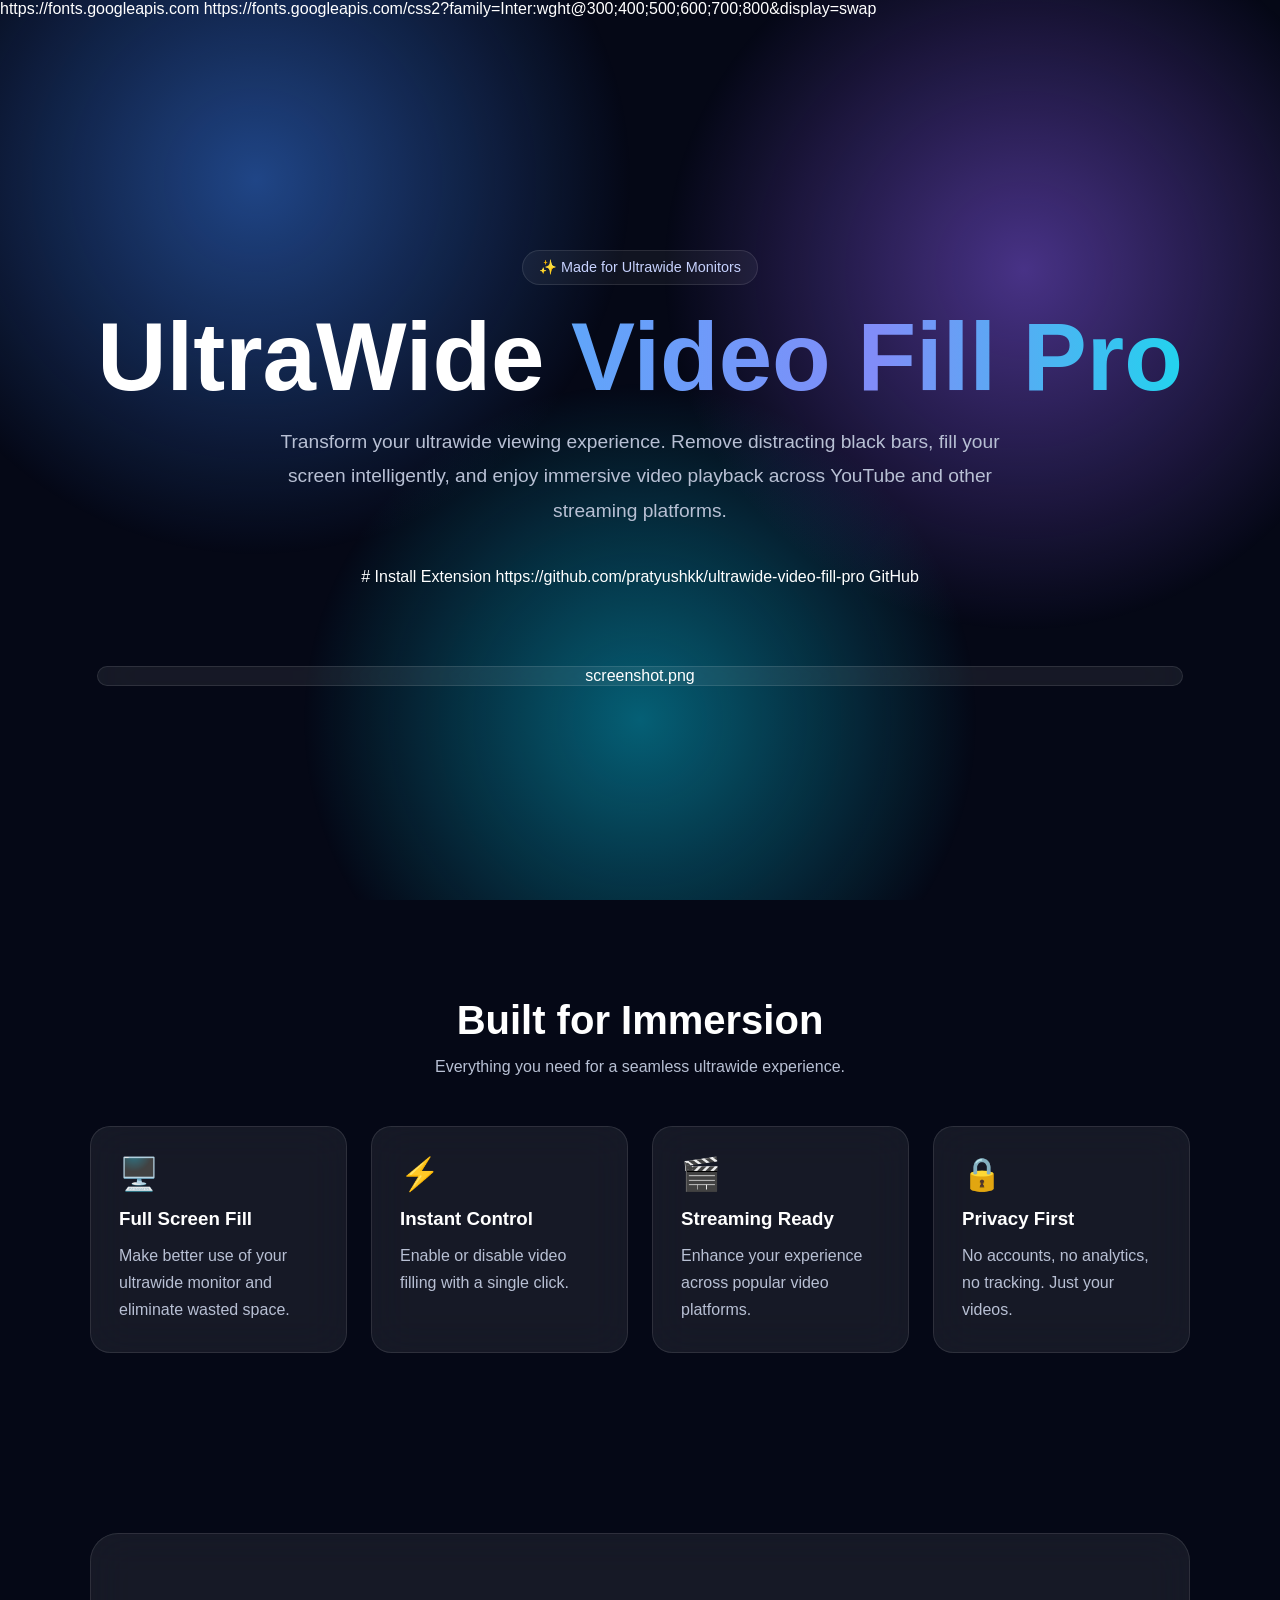
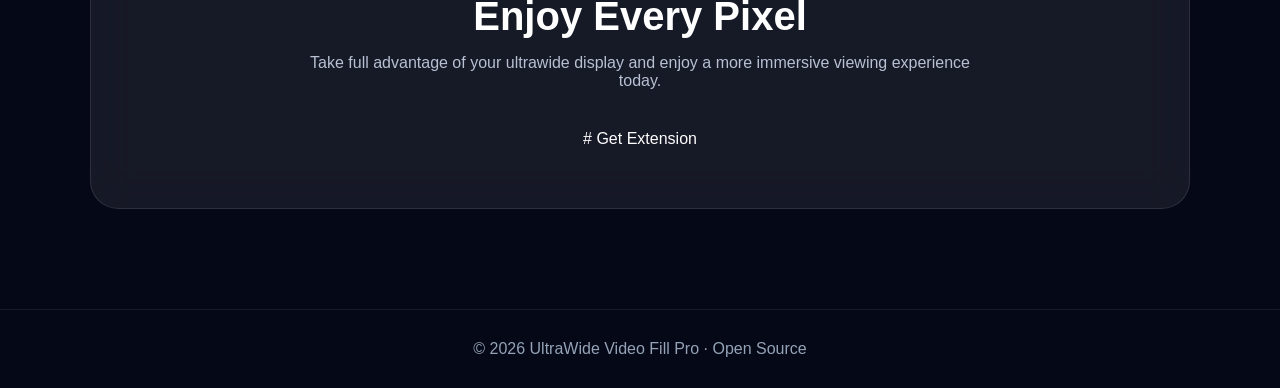
==== index.html @ 473f92a3 "Refactor index.html for layout and styling enhancements Updated HTML structure and styles for improv" ====
<!DOCTYPE html>
<html lang="en">
<head>
<meta charset="UTF-8">
<meta name="viewport" content="width=device-width, initial-scale=1.0">

<title>UltraWide Video Fill Pro</title>

https://fonts.googleapis.com
https://fonts.googleapis.com/css2?family=Inter:wght@300;400;500;600;700;800&display=swap

<style>
:root{
    --bg:#050816;
    --card:rgba(255,255,255,.07);
    --border:rgba(255,255,255,.1);
    --text:#fff;
    --muted:#b8c0d4;
    --primary:#4f46e5;
    --secondary:#06b6d4;
}

*{
    margin:0;
    padding:0;
    box-sizing:border-box;
}

body{
    font-family:'Inter',sans-serif;
    background:var(--bg);
    color:var(--text);
    overflow-x:hidden;
}

body::before{
    content:"";
    position:fixed;
    inset:0;
    background:
        radial-gradient(circle at 20% 20%,#3b82f680,transparent 30%),
        radial-gradient(circle at 80% 30%,#8b5cf680,transparent 30%),
        radial-gradient(circle at 50% 80%,#06b6d480,transparent 35%);
    z-index:-1;
}

.container{
    width:min(1100px,90%);
    margin:auto;
}

.hero{
    min-height:100vh;
    display:flex;
    align-items:center;
    justify-content:center;
    text-align:center;
    padding:100px 0;
}

.badge{
    display:inline-block;
    padding:8px 16px;
    border:1px solid var(--border);
    border-radius:999px;
    background:rgba(255,255,255,.05);
    margin-bottom:24px;
    color:#c7d2fe;
    font-size:.9rem;
}

.hero h1{
    font-size:clamp(3rem,8vw,6rem);
    line-height:1;
    font-weight:800;
    margin-bottom:20px;
}

.gradient{
    background:linear-gradient(90deg,#60a5fa,#818cf8,#22d3ee);
    -webkit-background-clip:text;
    -webkit-text-fill-color:transparent;
}

.hero p{
    max-width:750px;
    margin:auto;
    font-size:1.2rem;
    color:var(--muted);
    line-height:1.8;
}

.buttons{
    display:flex;
    justify-content:center;
    gap:16px;
    flex-wrap:wrap;
    margin-top:40px;
}

.btn{
    text-decoration:none;
    padding:14px 26px;
    border-radius:14px;
    font-weight:600;
    transition:.3s ease;
}

.primary{
    background:linear-gradient(135deg,#4f46e5,#06b6d4);
    color:white;
    box-shadow:0 10px 30px rgba(79,70,229,.4);
}

.primary:hover{
    transform:translateY(-3px);
}

.secondary{
    border:1px solid var(--border);
    background:rgba(255,255,255,.05);
    color:white;
}

.secondary:hover{
    background:rgba(255,255,255,.1);
}

.preview{
    margin-top:80px;
    background:var(--card);
    border:1px solid var(--border);
    border-radius:24px;
    overflow:hidden;
    backdrop-filter:blur(20px);
}

.preview img{
    width:100%;
    display:block;
}

section{
    padding:80px 0;
}

.section-title{
    text-align:center;
    font-size:2.5rem;
    margin-bottom:15px;
}

.section-text{
    text-align:center;
    color:var(--muted);
    max-width:700px;
    margin:auto;
}

.features{
    margin-top:50px;
    display:grid;
    grid-template-columns:repeat(auto-fit,minmax(250px,1fr));
    gap:24px;
}

.card{
    background:var(--card);
    border:1px solid var(--border);
    padding:28px;
    border-radius:20px;
    backdrop-filter:blur(20px);
    transition:.3s;
}

.card:hover{
    transform:translateY(-6px);
}

.icon{
    font-size:2rem;
    margin-bottom:15px;
}

.card h3{
    margin-bottom:12px;
}

.card p{
    color:var(--muted);
    line-height:1.7;
}

.cta{
    text-align:center;
    padding:100px 0;
}

.cta-box{
    background:var(--card);
    border:1px solid var(--border);
    border-radius:28px;
    padding:60px 30px;
    backdrop-filter:blur(20px);
}

footer{
    border-top:1px solid rgba(255,255,255,.08);
    padding:30px;
    text-align:center;
    color:#94a3b8;
}

@media(max-width:768px){

.hero h1{
    font-size:3rem;
}

.hero p{
    font-size:1rem;
}

.buttons{
    flex-direction:column;
}

.btn{
    width:100%;
}
}
</style>
</head>

<body>

<div class="container">

<section class="hero">

<div>

<div class="badge">
✨ Made for Ultrawide Monitors
</div>

<h1>
UltraWide <span class="gradient">Video Fill Pro</span>
</h1>

<p>
Transform your ultrawide viewing experience. Remove distracting black bars,
fill your screen intelligently, and enjoy immersive video playback across
YouTube and other streaming platforms.
</p>

<div class="buttons">
#
Install Extension
</a>

https://github.com/pratyushkk/ultrawide-video-fill-pro
GitHub
</a>
</div>

<div class="preview">
screenshot.png
</div>

</div>

</section>

<section>

<h2 class="section-title">
Built for Immersion
</h2>

<p class="section-text">
Everything you need for a seamless ultrawide experience.
</p>

<div class="features">

<div class="card">
<div class="icon">🖥️</div>
<h3>Full Screen Fill</h3>
<p>
Make better use of your ultrawide monitor and eliminate wasted space.
</p>
</div>

<div class="card">
<div class="icon">⚡</div>
<h3>Instant Control</h3>
<p>
Enable or disable video filling with a single click.
</p>
</div>

<div class="card">
<div class="icon">🎬</div>
<h3>Streaming Ready</h3>
<p>
Enhance your experience across popular video platforms.
</p>
</div>

<div class="card">
<div class="icon">🔒</div>
<h3>Privacy First</h3>
<p>
No accounts, no analytics, no tracking. Just your videos.
</p>
</div>

</div>

</section>

<section class="cta">

<div class="cta-box">

<h2 class="section-title">
Enjoy Every Pixel
</h2>

<p class="section-text">
Take full advantage of your ultrawide display and enjoy a more immersive viewing experience today.
</p>

<div class="buttons">
#
Get Extension
</a>
</div>

</div>

</section>

</div>

<footer>
© 2026 UltraWide Video Fill Pro · Open Source
</footer>

</body>
</html>
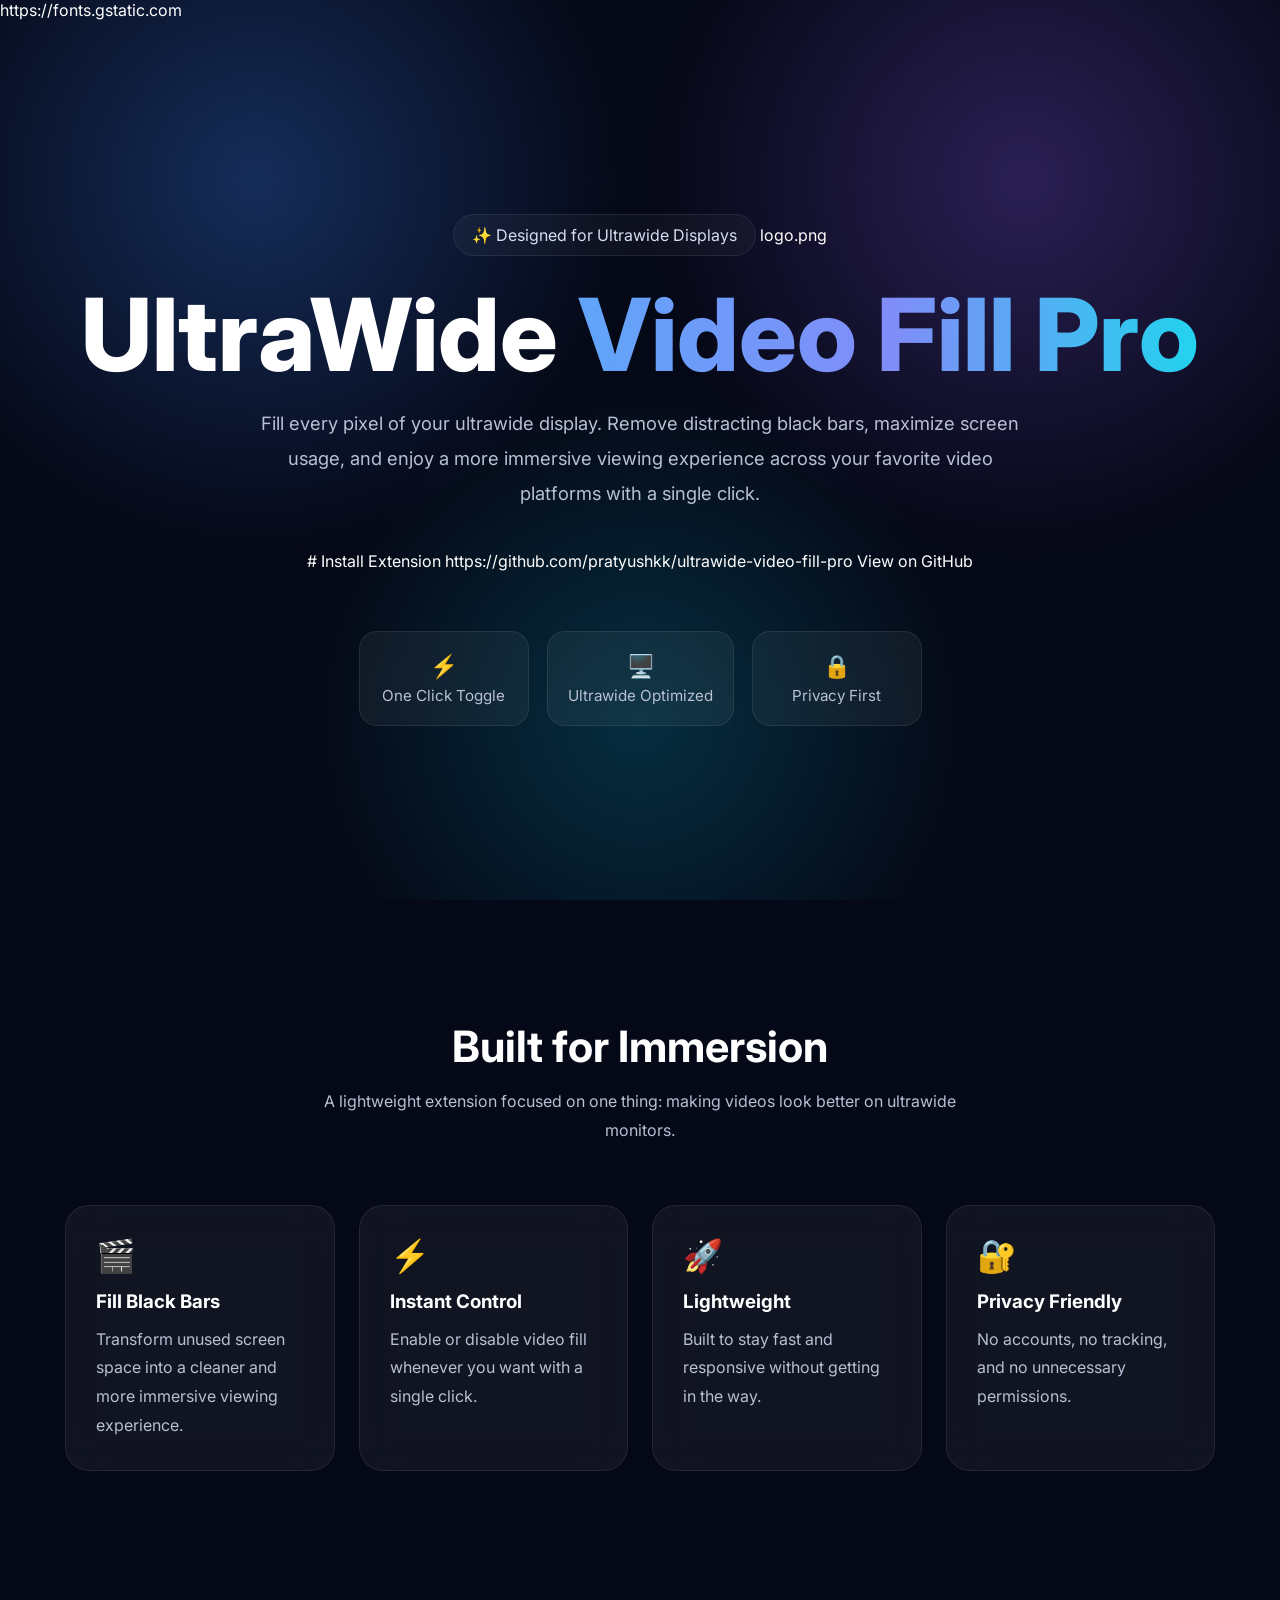
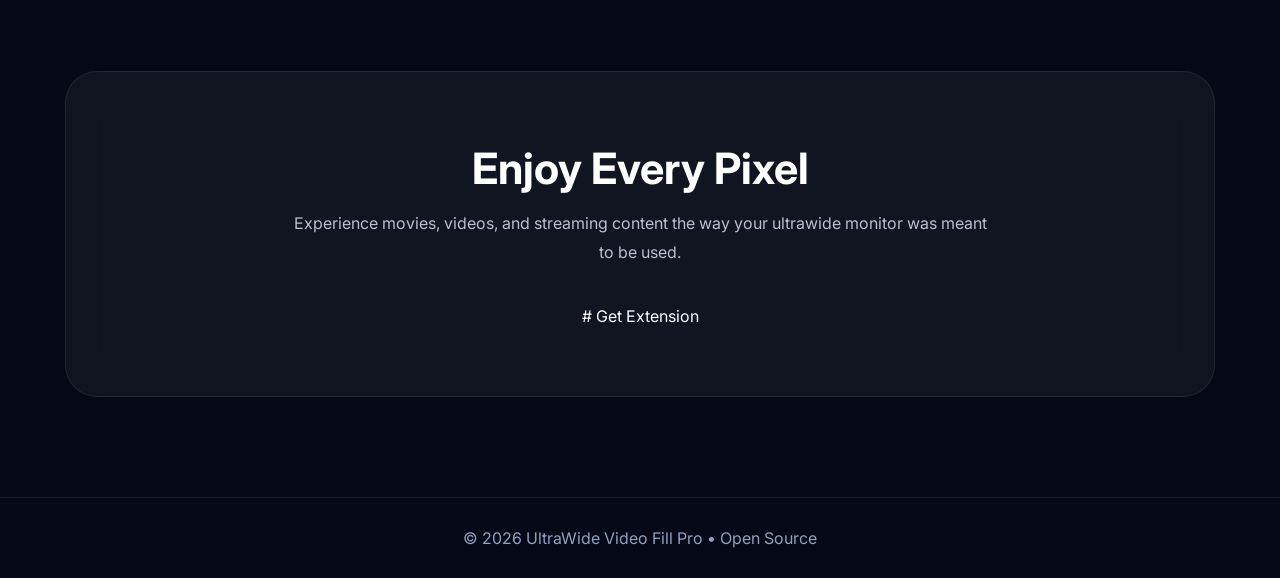
==== commit 45831ad0: "Refactor index.html for layout and style enhancements Updated styles and content for improved layout" ====
--- a/index.html
+++ b/index.html
@@ -6,234 +6,288 @@
 
 <title>UltraWide Video Fill Pro</title>
 
-https://fonts.googleapis.com
-https://fonts.googleapis.com/css2?family=Inter:wght@300;400;500;600;700;800&display=swap
+<link rel="preconnect" href="https://fonts.googleapis.com">
+https://fonts.gstatic.com
+<link href="https://fonts.googleapis.com/css2?family=Inter:wght@300;400;500;600;700;800&display=swap" rel="stylesheet">
 
 <style>
+
 :root{
-    --bg:#050816;
-    --card:rgba(255,255,255,.07);
-    --border:rgba(255,255,255,.1);
-    --text:#fff;
-    --muted:#b8c0d4;
-    --primary:#4f46e5;
-    --secondary:#06b6d4;
+  --bg:#050816;
+  --card:rgba(255,255,255,.05);
+  --border:rgba(255,255,255,.08);
+  --text:#ffffff;
+  --muted:#b8c0d4;
 }
 
 *{
-    margin:0;
-    padding:0;
-    box-sizing:border-box;
+  margin:0;
+  padding:0;
+  box-sizing:border-box;
+}
+
+html{
+  scroll-behavior:smooth;
 }
 
 body{
-    font-family:'Inter',sans-serif;
-    background:var(--bg);
-    color:var(--text);
-    overflow-x:hidden;
-}
-
-body::before{
-    content:"";
-    position:fixed;
-    inset:0;
-    background:
-        radial-gradient(circle at 20% 20%,#3b82f680,transparent 30%),
-        radial-gradient(circle at 80% 30%,#8b5cf680,transparent 30%),
-        radial-gradient(circle at 50% 80%,#06b6d480,transparent 35%);
-    z-index:-1;
+  font-family:'Inter',sans-serif;
+  background:var(--bg);
+  color:var(--text);
+  overflow-x:hidden;
+}
+
+.background{
+  position:fixed;
+  inset:0;
+  z-index:-2;
+  background:#050816;
+}
+
+.background::before{
+  content:"";
+  position:absolute;
+  inset:0;
+  background:
+    radial-gradient(circle at 20% 20%, rgba(59,130,246,.30), transparent 30%),
+    radial-gradient(circle at 80% 20%, rgba(139,92,246,.28), transparent 30%),
+    radial-gradient(circle at 50% 80%, rgba(6,182,212,.22), transparent 35%);
 }
 
 .container{
-    width:min(1100px,90%);
-    margin:auto;
+  width:min(1150px,90%);
+  margin:auto;
 }
 
 .hero{
-    min-height:100vh;
-    display:flex;
-    align-items:center;
-    justify-content:center;
-    text-align:center;
-    padding:100px 0;
+  min-height:100vh;
+  display:flex;
+  align-items:center;
+  justify-content:center;
+  text-align:center;
+  padding:80px 0;
 }
 
 .badge{
-    display:inline-block;
-    padding:8px 16px;
-    border:1px solid var(--border);
-    border-radius:999px;
-    background:rgba(255,255,255,.05);
-    margin-bottom:24px;
-    color:#c7d2fe;
-    font-size:.9rem;
-}
-
-.hero h1{
-    font-size:clamp(3rem,8vw,6rem);
-    line-height:1;
-    font-weight:800;
-    margin-bottom:20px;
+  display:inline-flex;
+  align-items:center;
+  gap:8px;
+  padding:10px 18px;
+  border-radius:999px;
+  border:1px solid var(--border);
+  background:rgba(255,255,255,.04);
+  color:#d6def2;
+  margin-bottom:28px;
+  backdrop-filter:blur(15px);
+}
+
+.logo{
+  width:240px;
+  max-width:70vw;
+  display:block;
+  margin:0 auto 35px;
+  border-radius:34px;
+  transition:.4s ease;
+  filter:
+    drop-shadow(0 0 20px rgba(59,130,246,.6))
+    drop-shadow(0 0 50px rgba(139,92,246,.45));
+}
+
+.logo:hover{
+  transform:translateY(-8px) scale(1.03);
+}
+
+h1{
+  font-size:clamp(3.2rem,8vw,6.3rem);
+  font-weight:800;
+  line-height:1;
+  margin-bottom:22px;
 }
 
 .gradient{
-    background:linear-gradient(90deg,#60a5fa,#818cf8,#22d3ee);
-    -webkit-background-clip:text;
-    -webkit-text-fill-color:transparent;
-}
-
-.hero p{
-    max-width:750px;
-    margin:auto;
-    font-size:1.2rem;
-    color:var(--muted);
-    line-height:1.8;
+  background:linear-gradient(
+    90deg,
+    #60a5fa,
+    #818cf8,
+    #22d3ee
+  );
+  -webkit-background-clip:text;
+  -webkit-text-fill-color:transparent;
+}
+
+.hero-text{
+  max-width:780px;
+  margin:auto;
+  color:var(--muted);
+  font-size:1.15rem;
+  line-height:1.9;
 }
 
 .buttons{
-    display:flex;
-    justify-content:center;
-    gap:16px;
-    flex-wrap:wrap;
-    margin-top:40px;
+  margin-top:40px;
+  display:flex;
+  justify-content:center;
+  flex-wrap:wrap;
+  gap:16px;
 }
 
 .btn{
-    text-decoration:none;
-    padding:14px 26px;
-    border-radius:14px;
-    font-weight:600;
-    transition:.3s ease;
+  text-decoration:none;
+  padding:15px 28px;
+  border-radius:16px;
+  font-weight:600;
+  transition:.25s ease;
 }
 
 .primary{
-    background:linear-gradient(135deg,#4f46e5,#06b6d4);
-    color:white;
-    box-shadow:0 10px 30px rgba(79,70,229,.4);
+  color:white;
+  background:linear-gradient(135deg,#4f46e5,#06b6d4);
+  box-shadow:0 15px 35px rgba(79,70,229,.35);
 }
 
 .primary:hover{
-    transform:translateY(-3px);
+  transform:translateY(-3px);
 }
 
 .secondary{
-    border:1px solid var(--border);
-    background:rgba(255,255,255,.05);
-    color:white;
+  color:white;
+  background:rgba(255,255,255,.04);
+  border:1px solid var(--border);
 }
 
 .secondary:hover{
-    background:rgba(255,255,255,.1);
-}
-
-.preview{
-    margin-top:80px;
-    background:var(--card);
-    border:1px solid var(--border);
-    border-radius:24px;
-    overflow:hidden;
-    backdrop-filter:blur(20px);
-}
-
-.preview img{
+  background:rgba(255,255,255,.08);
+}
+
+.stats{
+  display:flex;
+  justify-content:center;
+  gap:18px;
+  flex-wrap:wrap;
+  margin-top:60px;
+}
+
+.stat{
+  min-width:170px;
+  padding:20px;
+  border-radius:18px;
+  background:var(--card);
+  border:1px solid var(--border);
+  backdrop-filter:blur(16px);
+}
+
+.stat h3{
+  font-size:1.4rem;
+  margin-bottom:6px;
+}
+
+.stat p{
+  color:var(--muted);
+  font-size:.95rem;
+}
+
+section{
+  padding:100px 0;
+}
+
+.section-title{
+  text-align:center;
+  font-size:2.7rem;
+  margin-bottom:15px;
+}
+
+.section-subtitle{
+  text-align:center;
+  color:var(--muted);
+  max-width:700px;
+  margin:auto;
+  line-height:1.8;
+}
+
+.features{
+  margin-top:60px;
+  display:grid;
+  grid-template-columns:repeat(auto-fit,minmax(260px,1fr));
+  gap:24px;
+}
+
+.card{
+  background:var(--card);
+  border:1px solid var(--border);
+  border-radius:24px;
+  padding:30px;
+  backdrop-filter:blur(20px);
+  transition:.3s ease;
+}
+
+.card:hover{
+  transform:translateY(-6px);
+  border-color:rgba(96,165,250,.3);
+}
+
+.card-icon{
+  font-size:2rem;
+  margin-bottom:15px;
+}
+
+.card h3{
+  margin-bottom:12px;
+}
+
+.card p{
+  color:var(--muted);
+  line-height:1.8;
+}
+
+.cta{
+  text-align:center;
+}
+
+.cta-box{
+  border-radius:32px;
+  padding:70px 30px;
+  background:var(--card);
+  border:1px solid var(--border);
+  backdrop-filter:blur(20px);
+}
+
+.footer{
+  text-align:center;
+  padding:30px;
+  color:#92a0bf;
+  border-top:1px solid var(--border);
+}
+
+@media(max-width:768px){
+
+  .buttons{
+    flex-direction:column;
+  }
+
+  .btn{
     width:100%;
-    display:block;
-}
-
-section{
-    padding:80px 0;
-}
-
-.section-title{
-    text-align:center;
-    font-size:2.5rem;
-    margin-bottom:15px;
-}
-
-.section-text{
-    text-align:center;
-    color:var(--muted);
-    max-width:700px;
-    margin:auto;
-}
-
-.features{
-    margin-top:50px;
-    display:grid;
-    grid-template-columns:repeat(auto-fit,minmax(250px,1fr));
-    gap:24px;
-}
-
-.card{
-    background:var(--card);
-    border:1px solid var(--border);
-    padding:28px;
-    border-radius:20px;
-    backdrop-filter:blur(20px);
-    transition:.3s;
-}
-
-.card:hover{
-    transform:translateY(-6px);
-}
-
-.icon{
+  }
+
+  .section-title{
     font-size:2rem;
-    margin-bottom:15px;
-}
-
-.card h3{
-    margin-bottom:12px;
-}
-
-.card p{
-    color:var(--muted);
-    line-height:1.7;
-}
-
-.cta{
-    text-align:center;
-    padding:100px 0;
-}
-
-.cta-box{
-    background:var(--card);
-    border:1px solid var(--border);
-    border-radius:28px;
-    padding:60px 30px;
-    backdrop-filter:blur(20px);
-}
-
-footer{
-    border-top:1px solid rgba(255,255,255,.08);
-    padding:30px;
-    text-align:center;
-    color:#94a3b8;
-}
-
-@media(max-width:768px){
-
-.hero h1{
-    font-size:3rem;
-}
-
-.hero p{
+  }
+
+  .logo{
+    width:190px;
+  }
+
+  .hero-text{
     font-size:1rem;
-}
-
-.buttons{
-    flex-direction:column;
-}
-
-.btn{
-    width:100%;
-}
-}
+  }
+}
+
 </style>
 </head>
 
 <body>
 
+<div class="background"></div>
+
 <div class="container">
 
 <section class="hero">
@@ -241,31 +295,51 @@
 <div>
 
 <div class="badge">
-✨ Made for Ultrawide Monitors
-</div>
+✨ Designed for Ultrawide Displays
+</div>
+
+logo.png
 
 <h1>
-UltraWide <span class="gradient">Video Fill Pro</span>
+UltraWide
+<span class="gradient">Video Fill Pro</span>
 </h1>
 
-<p>
-Transform your ultrawide viewing experience. Remove distracting black bars,
-fill your screen intelligently, and enjoy immersive video playback across
-YouTube and other streaming platforms.
+<p class="hero-text">
+Fill every pixel of your ultrawide display. Remove distracting black bars,
+maximize screen usage, and enjoy a more immersive viewing experience across
+your favorite video platforms with a single click.
 </p>
 
 <div class="buttons">
+
 #
 Install Extension
 </a>
 
 https://github.com/pratyushkk/ultrawide-video-fill-pro
-GitHub
+View on GitHub
 </a>
-</div>
-
-<div class="preview">
-screenshot.png
+
+</div>
+
+<div class="stats">
+
+<div class="stat">
+<h3>⚡</h3>
+<p>One Click Toggle</p>
+</div>
+
+<div class="stat">
+<h3>🖥️</h3>
+<p>Ultrawide Optimized</p>
+</div>
+
+<div class="stat">
+<h3>🔒</h3>
+<p>Privacy First</p>
+</div>
+
 </div>
 
 </div>
@@ -278,41 +352,42 @@
 Built for Immersion
 </h2>
 
-<p class="section-text">
-Everything you need for a seamless ultrawide experience.
+<p class="section-subtitle">
+A lightweight extension focused on one thing:
+making videos look better on ultrawide monitors.
 </p>
 
 <div class="features">
 
 <div class="card">
-<div class="icon">🖥️</div>
-<h3>Full Screen Fill</h3>
+<div class="card-icon">🎬</div>
+<h3>Fill Black Bars</h3>
 <p>
-Make better use of your ultrawide monitor and eliminate wasted space.
+Transform unused screen space into a cleaner and more immersive viewing experience.
 </p>
 </div>
 
 <div class="card">
-<div class="icon">⚡</div>
+<div class="card-icon">⚡</div>
 <h3>Instant Control</h3>
 <p>
-Enable or disable video filling with a single click.
+Enable or disable video fill whenever you want with a single click.
 </p>
 </div>
 
 <div class="card">
-<div class="icon">🎬</div>
-<h3>Streaming Ready</h3>
+<div class="card-icon">🚀</div>
+<h3>Lightweight</h3>
 <p>
-Enhance your experience across popular video platforms.
+Built to stay fast and responsive without getting in the way.
 </p>
 </div>
 
 <div class="card">
-<div class="icon">🔒</div>
-<h3>Privacy First</h3>
+<div class="card-icon">🔐</div>
+<h3>Privacy Friendly</h3>
 <p>
-No accounts, no analytics, no tracking. Just your videos.
+No accounts, no tracking, and no unnecessary permissions.
 </p>
 </div>
 
@@ -328,14 +403,16 @@
 Enjoy Every Pixel
 </h2>
 
-<p class="section-text">
-Take full advantage of your ultrawide display and enjoy a more immersive viewing experience today.
+<p class="section-subtitle">
+Experience movies, videos, and streaming content the way your ultrawide monitor was meant to be used.
 </p>
 
 <div class="buttons">
+
 #
 Get Extension
 </a>
+
 </div>
 
 </div>
@@ -344,8 +421,8 @@
 
 </div>
 
-<footer>
-© 2026 UltraWide Video Fill Pro · Open Source
+<footer class="footer">
+© 2026 UltraWide Video Fill Pro • Open Source
 </footer>
 
 </body>
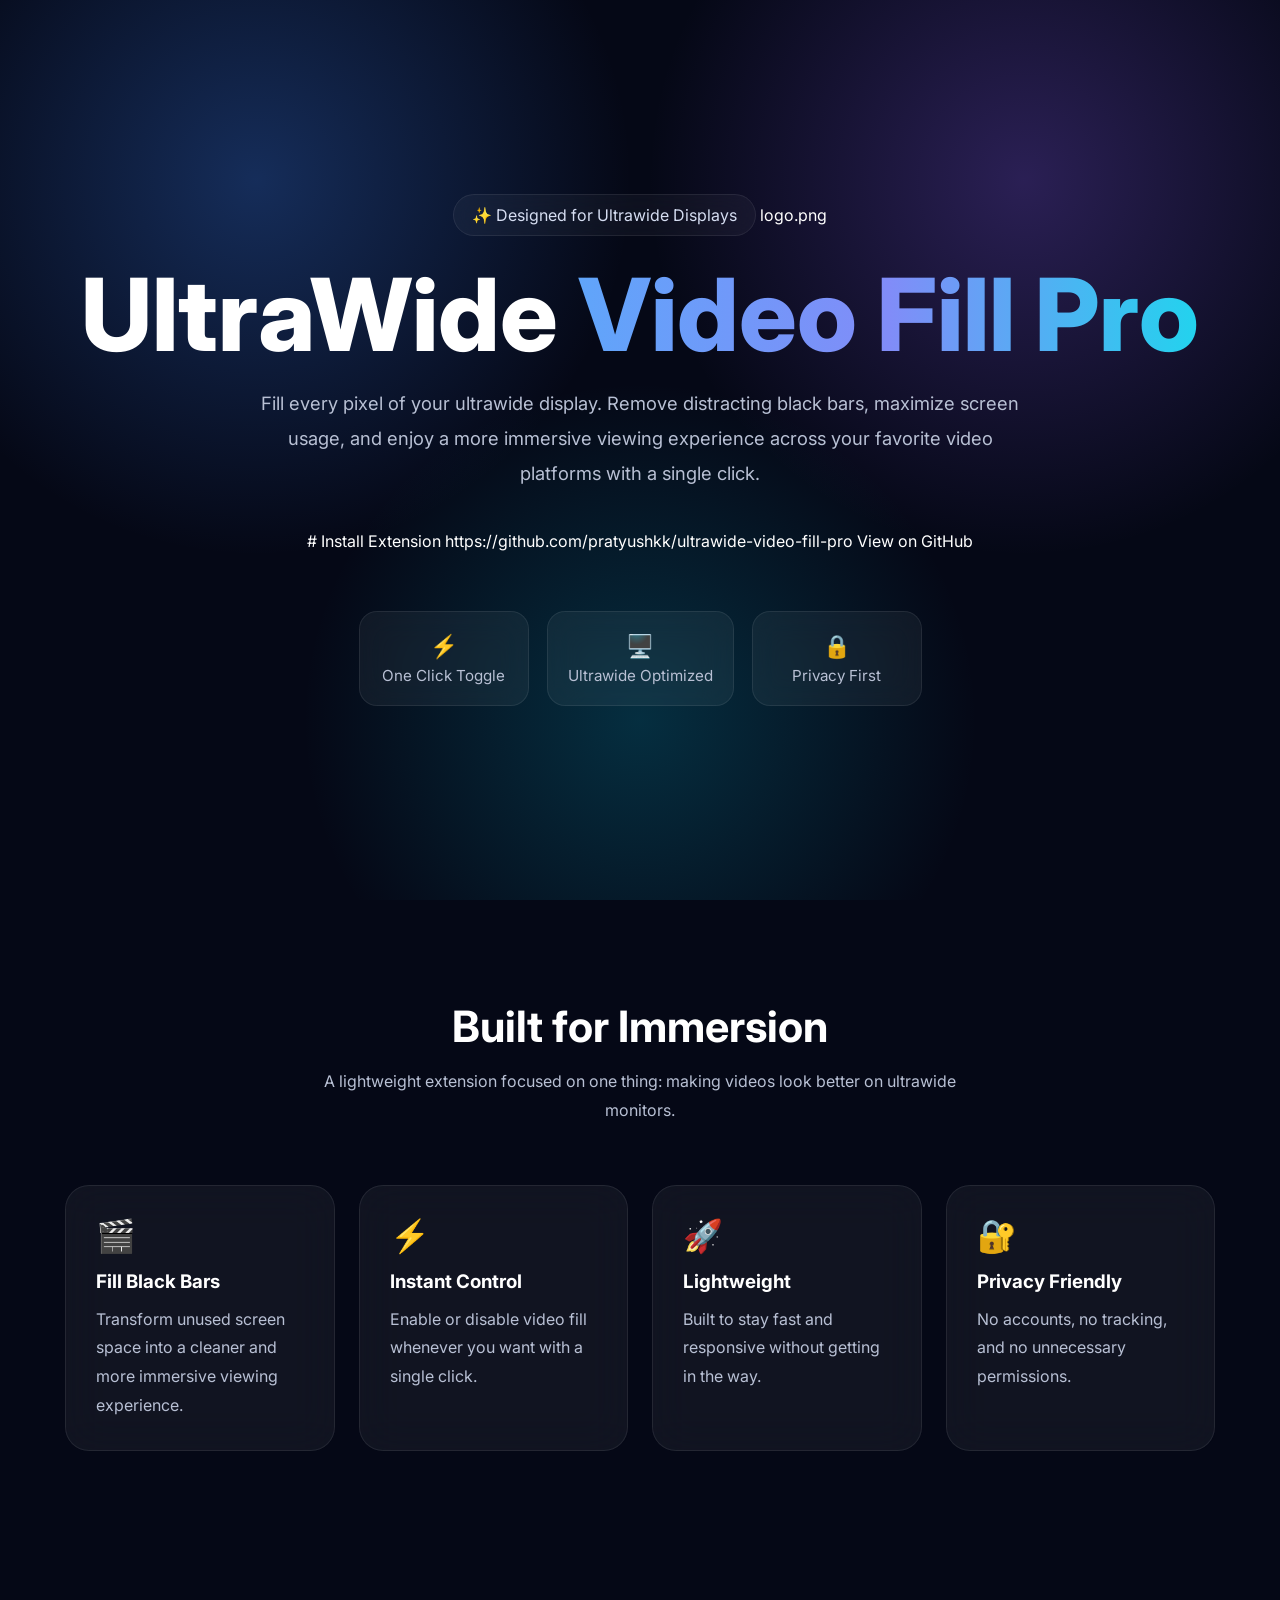
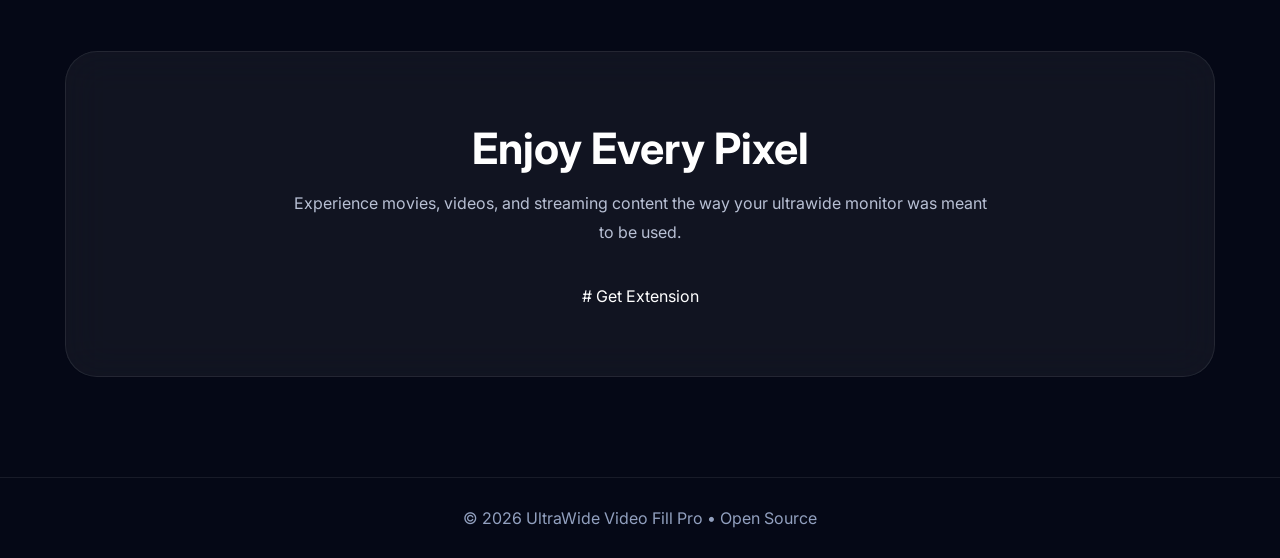
==== commit 0a8792f9: "Update index.html" ====
--- a/index.html
+++ b/index.html
@@ -7,7 +7,7 @@
 <title>UltraWide Video Fill Pro</title>
 
 <link rel="preconnect" href="https://fonts.googleapis.com">
-https://fonts.gstatic.com
+<link href="https://fonts.gstatic.com">
 <link href="https://fonts.googleapis.com/css2?family=Inter:wght@300;400;500;600;700;800&display=swap" rel="stylesheet">
 
 <style>
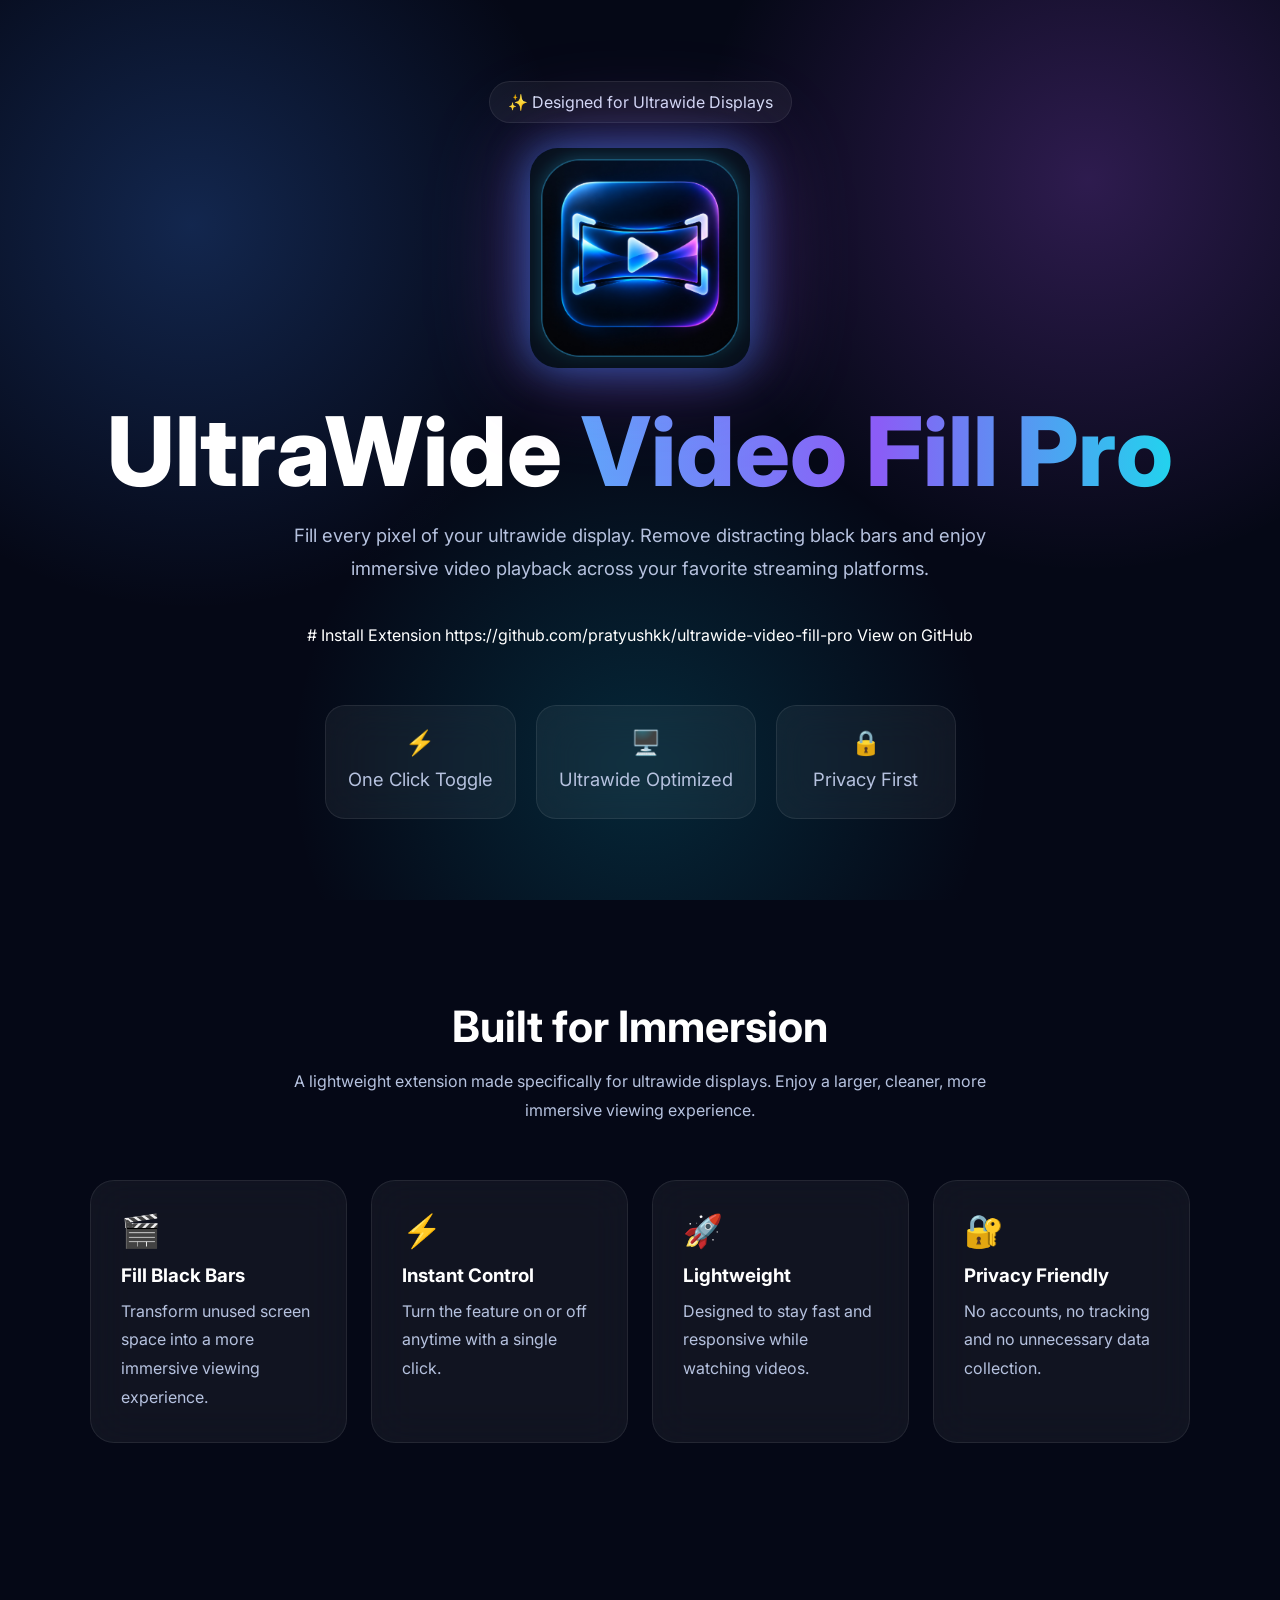
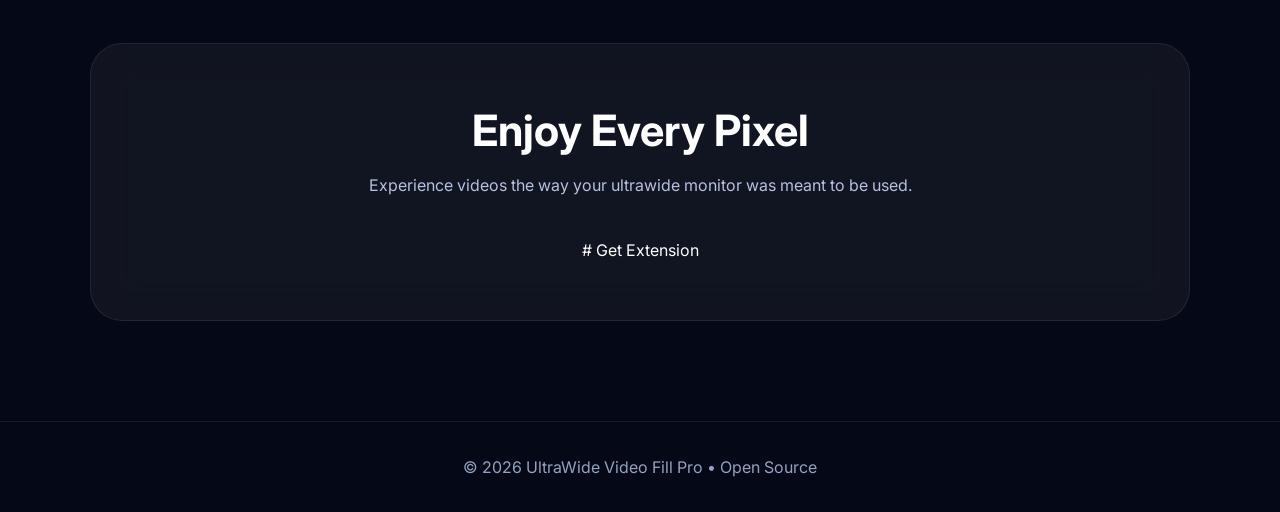
==== commit 5a2f0e74: "Update index.html" ====
--- a/index.html
+++ b/index.html
@@ -3,7 +3,6 @@
 <head>
 <meta charset="UTF-8">
 <meta name="viewport" content="width=device-width, initial-scale=1.0">
-
 <title>UltraWide Video Fill Pro</title>
 
 <link rel="preconnect" href="https://fonts.googleapis.com">
@@ -11,304 +10,284 @@
 <link href="https://fonts.googleapis.com/css2?family=Inter:wght@300;400;500;600;700;800&display=swap" rel="stylesheet">
 
 <style>
-
 :root{
-  --bg:#050816;
-  --card:rgba(255,255,255,.05);
-  --border:rgba(255,255,255,.08);
-  --text:#ffffff;
-  --muted:#b8c0d4;
+    --bg:#050816;
+    --card:rgba(255,255,255,.05);
+    --border:rgba(255,255,255,.08);
+    --text:#fff;
+    --muted:#b6c2df;
 }
 
 *{
-  margin:0;
-  padding:0;
-  box-sizing:border-box;
-}
-
-html{
-  scroll-behavior:smooth;
+    margin:0;
+    padding:0;
+    box-sizing:border-box;
 }
 
 body{
-  font-family:'Inter',sans-serif;
-  background:var(--bg);
-  color:var(--text);
-  overflow-x:hidden;
-}
-
-.background{
-  position:fixed;
-  inset:0;
-  z-index:-2;
-  background:#050816;
-}
-
-.background::before{
-  content:"";
-  position:absolute;
-  inset:0;
-  background:
-    radial-gradient(circle at 20% 20%, rgba(59,130,246,.30), transparent 30%),
-    radial-gradient(circle at 80% 20%, rgba(139,92,246,.28), transparent 30%),
-    radial-gradient(circle at 50% 80%, rgba(6,182,212,.22), transparent 35%);
+    font-family:'Inter',sans-serif;
+    background:var(--bg);
+    color:var(--text);
+    overflow-x:hidden;
+}
+
+.bg{
+    position:fixed;
+    inset:0;
+    z-index:-1;
+    background:
+    radial-gradient(circle at 15% 25%, rgba(59,130,246,.25), transparent 30%),
+    radial-gradient(circle at 85% 20%, rgba(168,85,247,.25), transparent 30%),
+    radial-gradient(circle at 50% 85%, rgba(6,182,212,.18), transparent 35%),
+    #050816;
 }
 
 .container{
-  width:min(1150px,90%);
-  margin:auto;
+    width:min(1100px,90%);
+    margin:auto;
 }
 
 .hero{
-  min-height:100vh;
-  display:flex;
-  align-items:center;
-  justify-content:center;
-  text-align:center;
-  padding:80px 0;
+    min-height:100vh;
+    display:flex;
+    align-items:center;
+    justify-content:center;
+    text-align:center;
+    padding:80px 0;
 }
 
 .badge{
-  display:inline-flex;
-  align-items:center;
-  gap:8px;
-  padding:10px 18px;
-  border-radius:999px;
-  border:1px solid var(--border);
-  background:rgba(255,255,255,.04);
-  color:#d6def2;
-  margin-bottom:28px;
-  backdrop-filter:blur(15px);
+    display:inline-block;
+    padding:10px 18px;
+    border-radius:9999px;
+    background:rgba(255,255,255,.05);
+    border:1px solid var(--border);
+    margin-bottom:25px;
+    color:#d7dff5;
 }
 
 .logo{
-  width:240px;
-  max-width:70vw;
-  display:block;
-  margin:0 auto 35px;
-  border-radius:34px;
-  transition:.4s ease;
-  filter:
-    drop-shadow(0 0 20px rgba(59,130,246,.6))
-    drop-shadow(0 0 50px rgba(139,92,246,.45));
+    width:220px;
+    max-width:70vw;
+    display:block;
+    margin:0 auto 35px;
+    border-radius:28px;
+    transition:.35s;
+    filter:
+      drop-shadow(0 0 20px rgba(59,130,246,.6))
+      drop-shadow(0 0 45px rgba(168,85,247,.4));
 }
 
 .logo:hover{
-  transform:translateY(-8px) scale(1.03);
+    transform:translateY(-8px) scale(1.03);
 }
 
 h1{
-  font-size:clamp(3.2rem,8vw,6.3rem);
-  font-weight:800;
-  line-height:1;
-  margin-bottom:22px;
+    font-size:clamp(3rem,8vw,6rem);
+    line-height:1;
+    margin-bottom:20px;
+    font-weight:800;
 }
 
 .gradient{
-  background:linear-gradient(
-    90deg,
-    #60a5fa,
-    #818cf8,
-    #22d3ee
-  );
-  -webkit-background-clip:text;
-  -webkit-text-fill-color:transparent;
-}
-
-.hero-text{
-  max-width:780px;
-  margin:auto;
-  color:var(--muted);
-  font-size:1.15rem;
-  line-height:1.9;
+    background:linear-gradient(
+        90deg,
+        #60a5fa,
+        #8b5cf6,
+        #22d3ee
+    );
+    -webkit-background-clip:text;
+    -webkit-text-fill-color:transparent;
+}
+
+.hero p{
+    max-width:740px;
+    margin:auto;
+    font-size:1.15rem;
+    line-height:1.8;
+    color:var(--muted);
 }
 
 .buttons{
-  margin-top:40px;
-  display:flex;
-  justify-content:center;
-  flex-wrap:wrap;
-  gap:16px;
+    display:flex;
+    justify-content:center;
+    flex-wrap:wrap;
+    gap:16px;
+    margin-top:40px;
 }
 
 .btn{
-  text-decoration:none;
-  padding:15px 28px;
-  border-radius:16px;
-  font-weight:600;
-  transition:.25s ease;
+    text-decoration:none;
+    padding:15px 28px;
+    border-radius:16px;
+    font-weight:600;
+    transition:.25s;
 }
 
 .primary{
-  color:white;
-  background:linear-gradient(135deg,#4f46e5,#06b6d4);
-  box-shadow:0 15px 35px rgba(79,70,229,.35);
+    color:white;
+    background:linear-gradient(135deg,#4f46e5,#06b6d4);
+    box-shadow:0 15px 35px rgba(79,70,229,.35);
 }
 
 .primary:hover{
-  transform:translateY(-3px);
+    transform:translateY(-3px);
 }
 
 .secondary{
-  color:white;
-  background:rgba(255,255,255,.04);
-  border:1px solid var(--border);
+    color:white;
+    border:1px solid var(--border);
+    background:rgba(255,255,255,.04);
 }
 
 .secondary:hover{
-  background:rgba(255,255,255,.08);
+    background:rgba(255,255,255,.08);
 }
 
 .stats{
-  display:flex;
-  justify-content:center;
-  gap:18px;
-  flex-wrap:wrap;
-  margin-top:60px;
+    margin-top:60px;
+    display:flex;
+    justify-content:center;
+    gap:20px;
+    flex-wrap:wrap;
 }
 
 .stat{
-  min-width:170px;
-  padding:20px;
-  border-radius:18px;
-  background:var(--card);
-  border:1px solid var(--border);
-  backdrop-filter:blur(16px);
+    background:var(--card);
+    border:1px solid var(--border);
+    border-radius:20px;
+    padding:22px;
+    min-width:180px;
+    backdrop-filter:blur(20px);
 }
 
 .stat h3{
-  font-size:1.4rem;
-  margin-bottom:6px;
+    font-size:1.5rem;
+    margin-bottom:6px;
 }
 
 .stat p{
-  color:var(--muted);
-  font-size:.95rem;
+    color:var(--muted);
 }
 
 section{
-  padding:100px 0;
+    padding:100px 0;
 }
 
 .section-title{
-  text-align:center;
-  font-size:2.7rem;
-  margin-bottom:15px;
+    font-size:2.7rem;
+    text-align:center;
+    margin-bottom:15px;
 }
 
 .section-subtitle{
-  text-align:center;
-  color:var(--muted);
-  max-width:700px;
-  margin:auto;
-  line-height:1.8;
+    color:var(--muted);
+    text-align:center;
+    max-width:700px;
+    margin:auto;
+    line-height:1.8;
 }
 
 .features{
-  margin-top:60px;
-  display:grid;
-  grid-template-columns:repeat(auto-fit,minmax(260px,1fr));
-  gap:24px;
+    margin-top:55px;
+    display:grid;
+    grid-template-columns:repeat(auto-fit,minmax(250px,1fr));
+    gap:24px;
 }
 
 .card{
-  background:var(--card);
-  border:1px solid var(--border);
-  border-radius:24px;
-  padding:30px;
-  backdrop-filter:blur(20px);
-  transition:.3s ease;
+    background:var(--card);
+    border:1px solid var(--border);
+    padding:30px;
+    border-radius:24px;
+    backdrop-filter:blur(20px);
+    transition:.3s;
 }
 
 .card:hover{
-  transform:translateY(-6px);
-  border-color:rgba(96,165,250,.3);
+    transform:translateY(-6px);
 }
 
 .card-icon{
-  font-size:2rem;
-  margin-bottom:15px;
+    font-size:2rem;
+    margin-bottom:14px;
 }
 
 .card h3{
-  margin-bottom:12px;
+    margin-bottom:10px;
 }
 
 .card p{
-  color:var(--muted);
-  line-height:1.8;
+    color:var(--muted);
+    line-height:1.8;
 }
 
 .cta{
-  text-align:center;
+    text-align:center;
 }
 
 .cta-box{
-  border-radius:32px;
-  padding:70px 30px;
-  background:var(--card);
-  border:1px solid var(--border);
-  backdrop-filter:blur(20px);
+    background:var(--card);
+    border:1px solid var(--border);
+    padding:60px 30px;
+    border-radius:32px;
+    backdrop-filter:blur(20px);
 }
 
 .footer{
-  text-align:center;
-  padding:30px;
-  color:#92a0bf;
-  border-top:1px solid var(--border);
+    padding:35px;
+    text-align:center;
+    color:#95a2bf;
+    border-top:1px solid var(--border);
 }
 
 @media(max-width:768px){
 
-  .buttons{
-    flex-direction:column;
-  }
-
-  .btn{
-    width:100%;
-  }
-
-  .section-title{
-    font-size:2rem;
-  }
-
-  .logo{
-    width:190px;
-  }
-
-  .hero-text{
-    font-size:1rem;
-  }
-}
-
+    .buttons{
+        flex-direction:column;
+    }
+
+    .btn{
+        width:100%;
+    }
+
+    .section-title{
+        font-size:2rem;
+    }
+
+    .logo{
+        width:180px;
+    }
+
+    .hero p{
+        font-size:1rem;
+    }
+}
 </style>
 </head>
-
 <body>
 
-<div class="background"></div>
+<div class="bg"></div>
 
 <div class="container">
 
 <section class="hero">
-
 <div>
 
 <div class="badge">
 ✨ Designed for Ultrawide Displays
 </div>
 
-logo.png
+<img src="logo.png" alt="UltraWide Video Fill Pro Logo" class="logo">
 
 <h1>
 UltraWide
 <span class="gradient">Video Fill Pro</span>
 </h1>
 
-<p class="hero-text">
-Fill every pixel of your ultrawide display. Remove distracting black bars,
-maximize screen usage, and enjoy a more immersive viewing experience across
-your favorite video platforms with a single click.
+<p>
+Fill every pixel of your ultrawide display. Remove distracting black bars and
+enjoy immersive video playback across your favorite streaming platforms.
 </p>
 
 <div class="buttons">
@@ -343,7 +322,6 @@
 </div>
 
 </div>
-
 </section>
 
 <section>
@@ -353,8 +331,8 @@
 </h2>
 
 <p class="section-subtitle">
-A lightweight extension focused on one thing:
-making videos look better on ultrawide monitors.
+A lightweight extension made specifically for ultrawide displays.
+Enjoy a larger, cleaner, more immersive viewing experience.
 </p>
 
 <div class="features">
@@ -363,7 +341,7 @@
 <div class="card-icon">🎬</div>
 <h3>Fill Black Bars</h3>
 <p>
-Transform unused screen space into a cleaner and more immersive viewing experience.
+Transform unused screen space into a more immersive viewing experience.
 </p>
 </div>
 
@@ -371,7 +349,7 @@
 <div class="card-icon">⚡</div>
 <h3>Instant Control</h3>
 <p>
-Enable or disable video fill whenever you want with a single click.
+Turn the feature on or off anytime with a single click.
 </p>
 </div>
 
@@ -379,7 +357,7 @@
 <div class="card-icon">🚀</div>
 <h3>Lightweight</h3>
 <p>
-Built to stay fast and responsive without getting in the way.
+Designed to stay fast and responsive while watching videos.
 </p>
 </div>
 
@@ -387,7 +365,7 @@
 <div class="card-icon">🔐</div>
 <h3>Privacy Friendly</h3>
 <p>
-No accounts, no tracking, and no unnecessary permissions.
+No accounts, no tracking and no unnecessary data collection.
 </p>
 </div>
 
@@ -404,7 +382,7 @@
 </h2>
 
 <p class="section-subtitle">
-Experience movies, videos, and streaming content the way your ultrawide monitor was meant to be used.
+Experience videos the way your ultrawide monitor was meant to be used.
 </p>
 
 <div class="buttons">
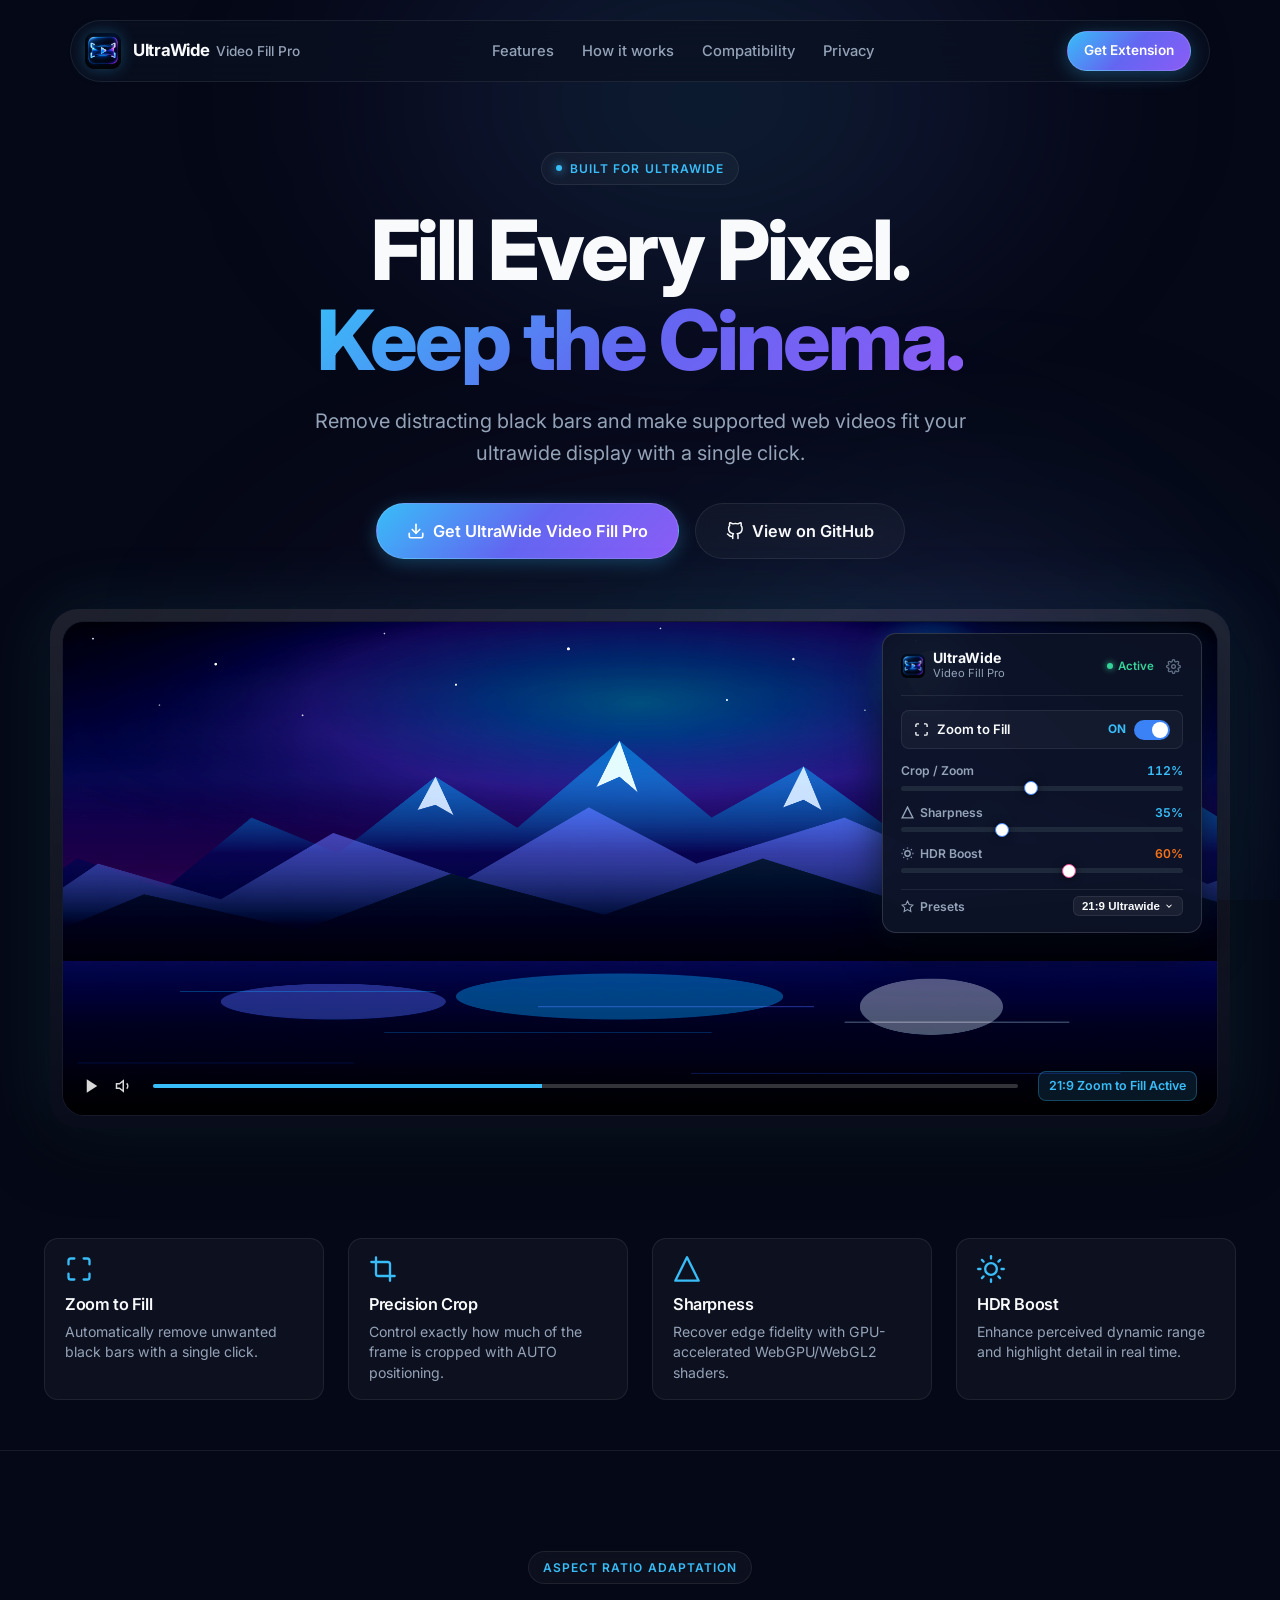
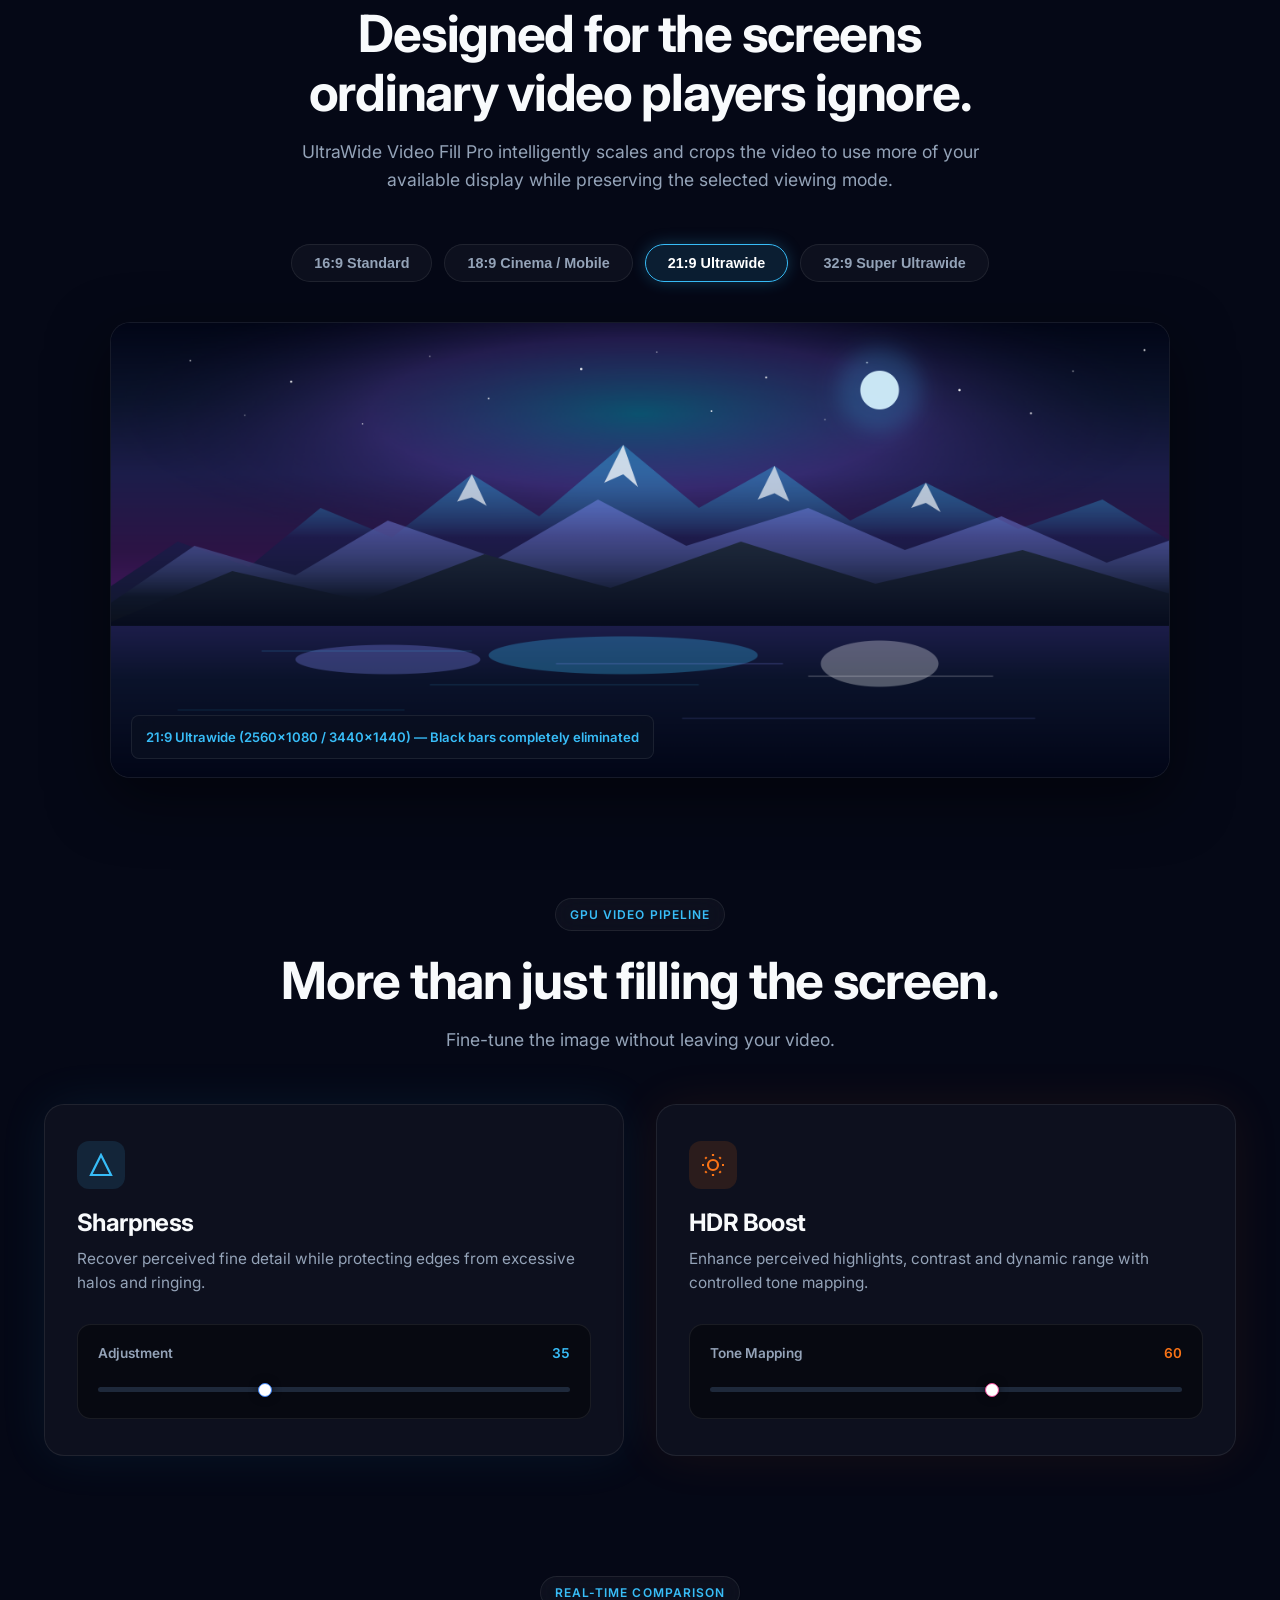
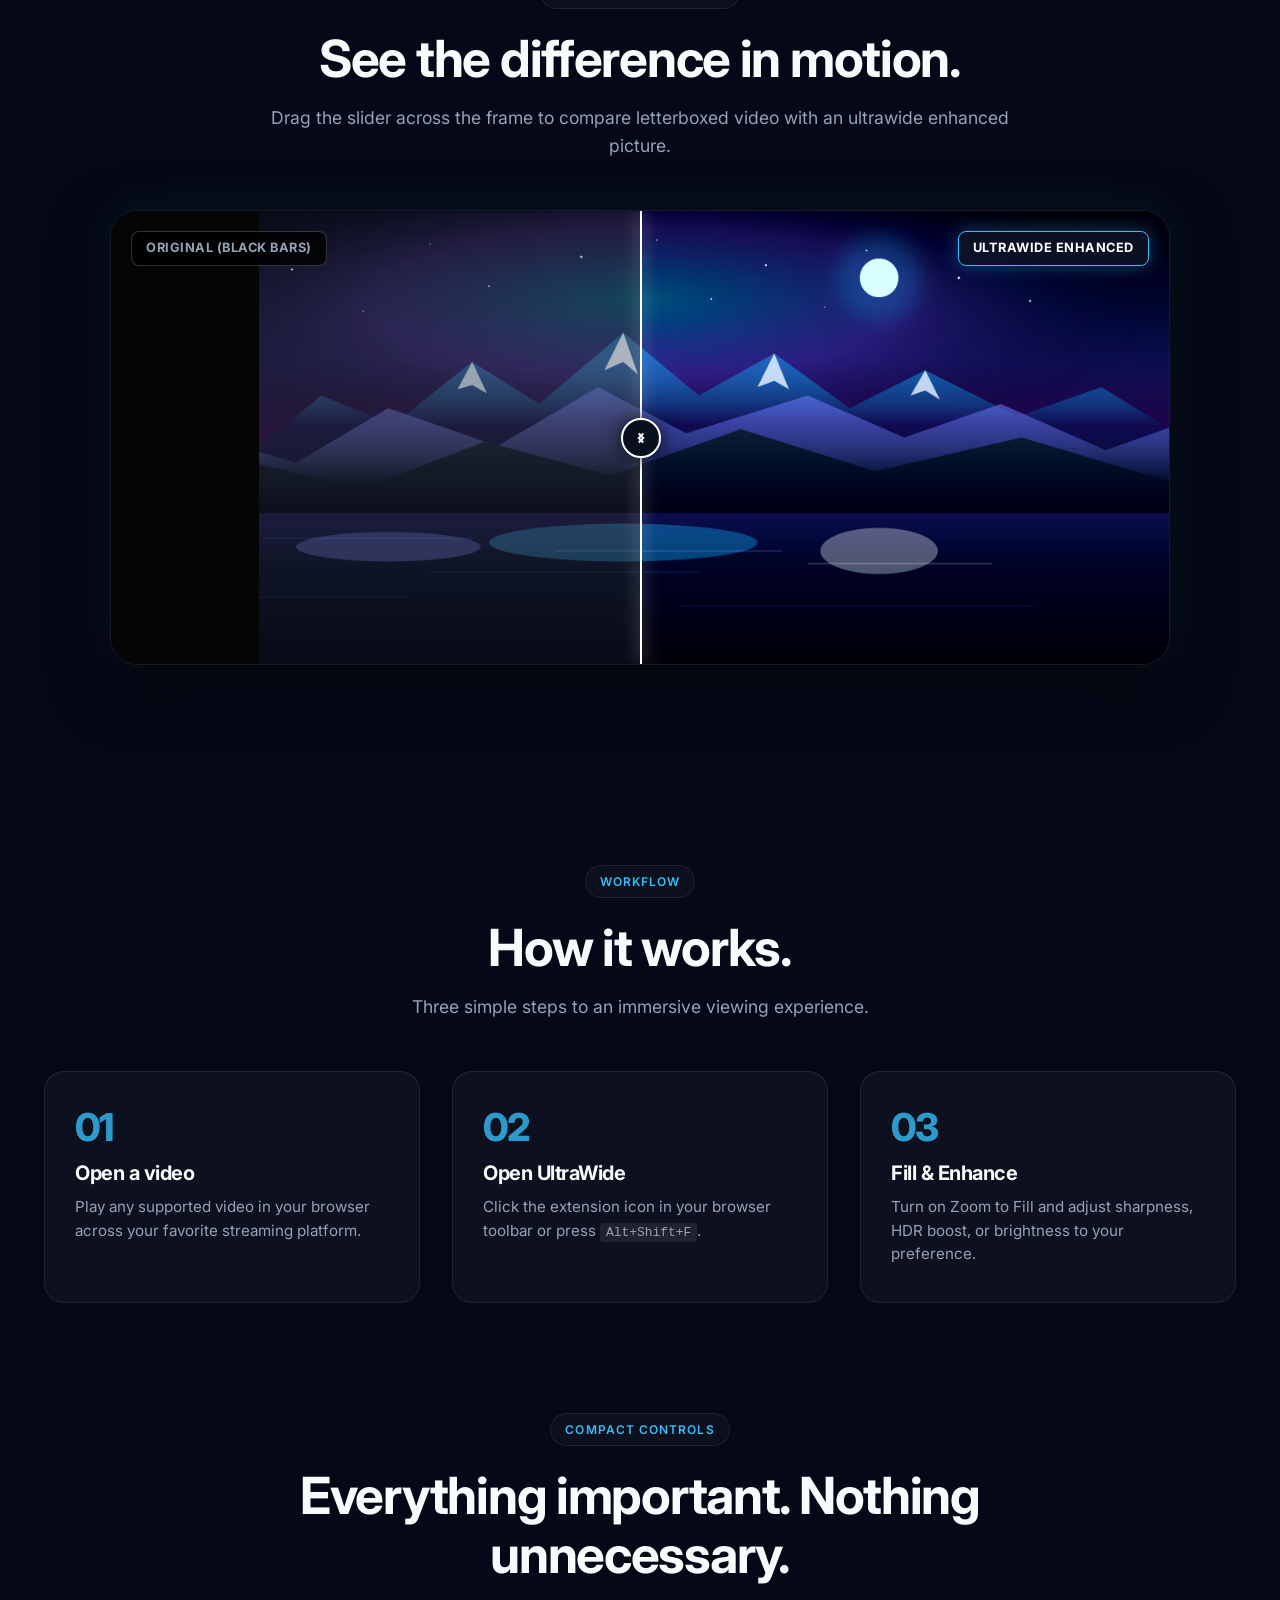
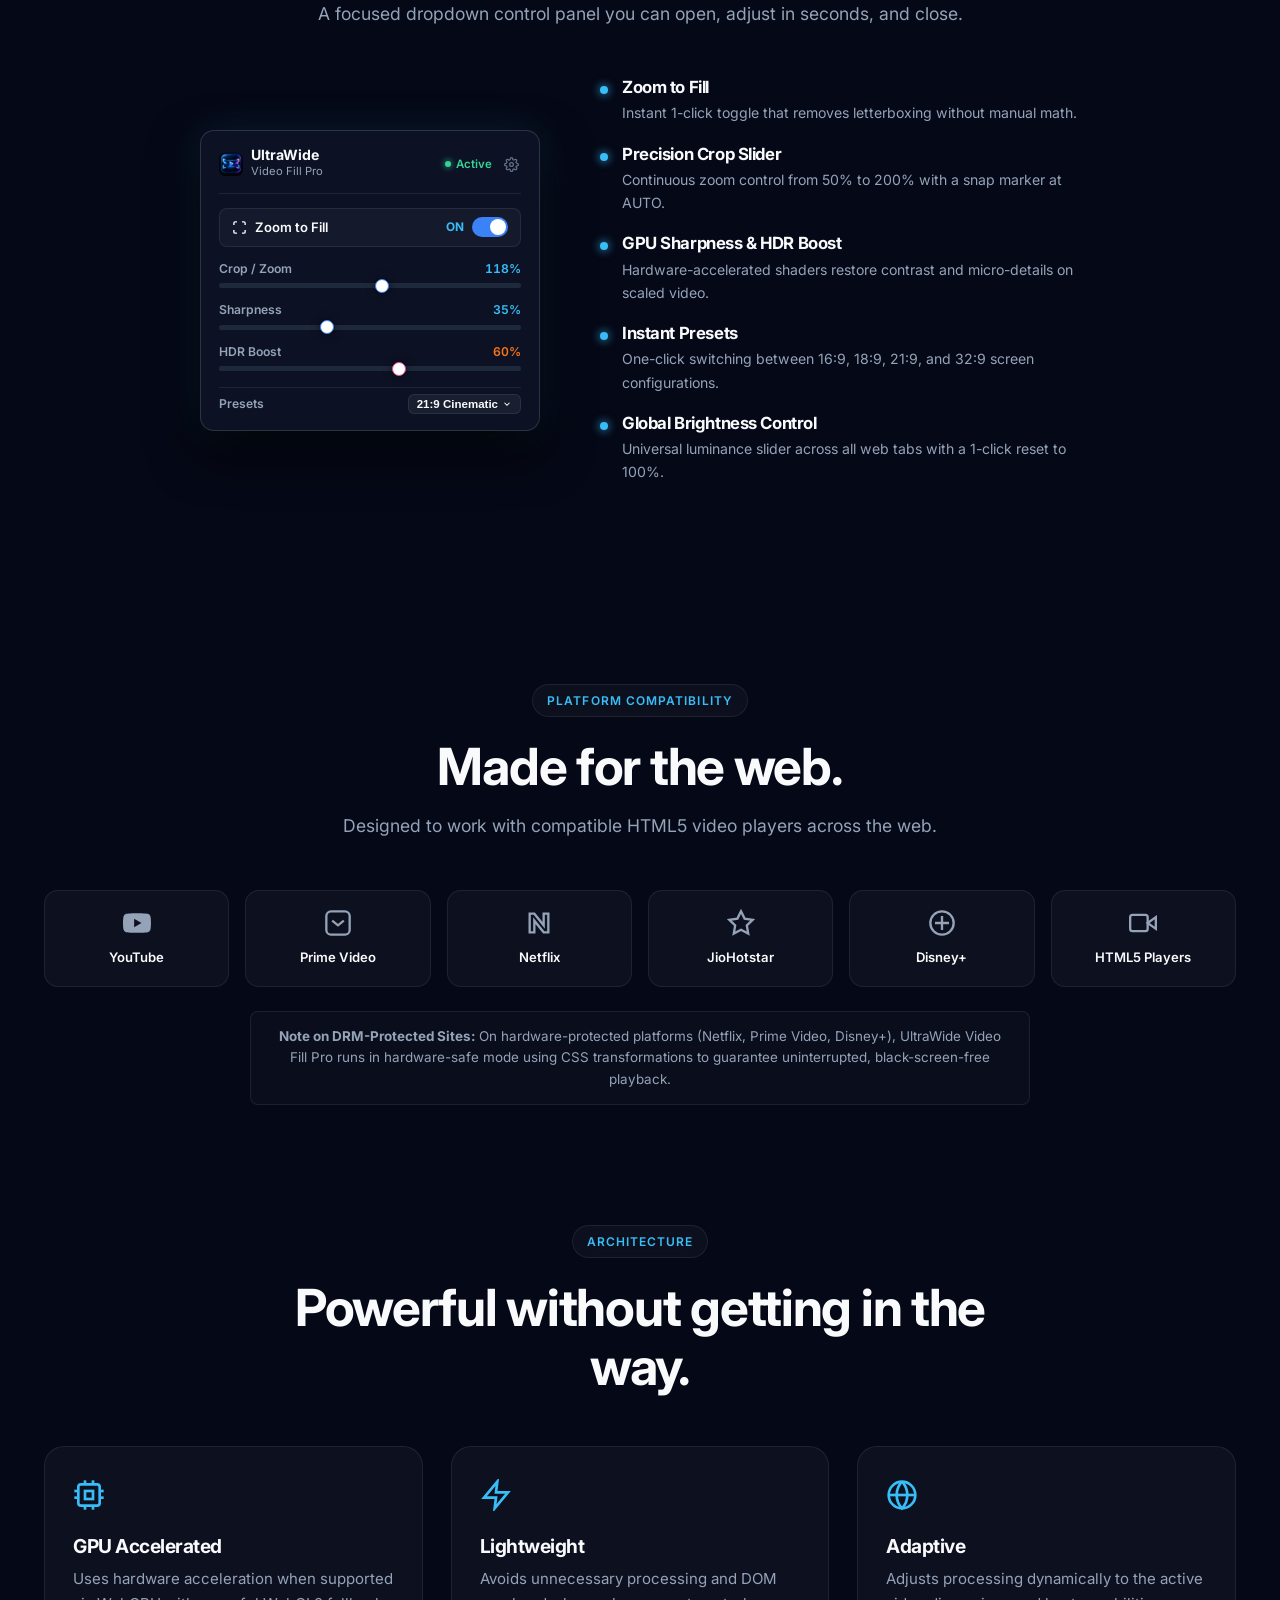
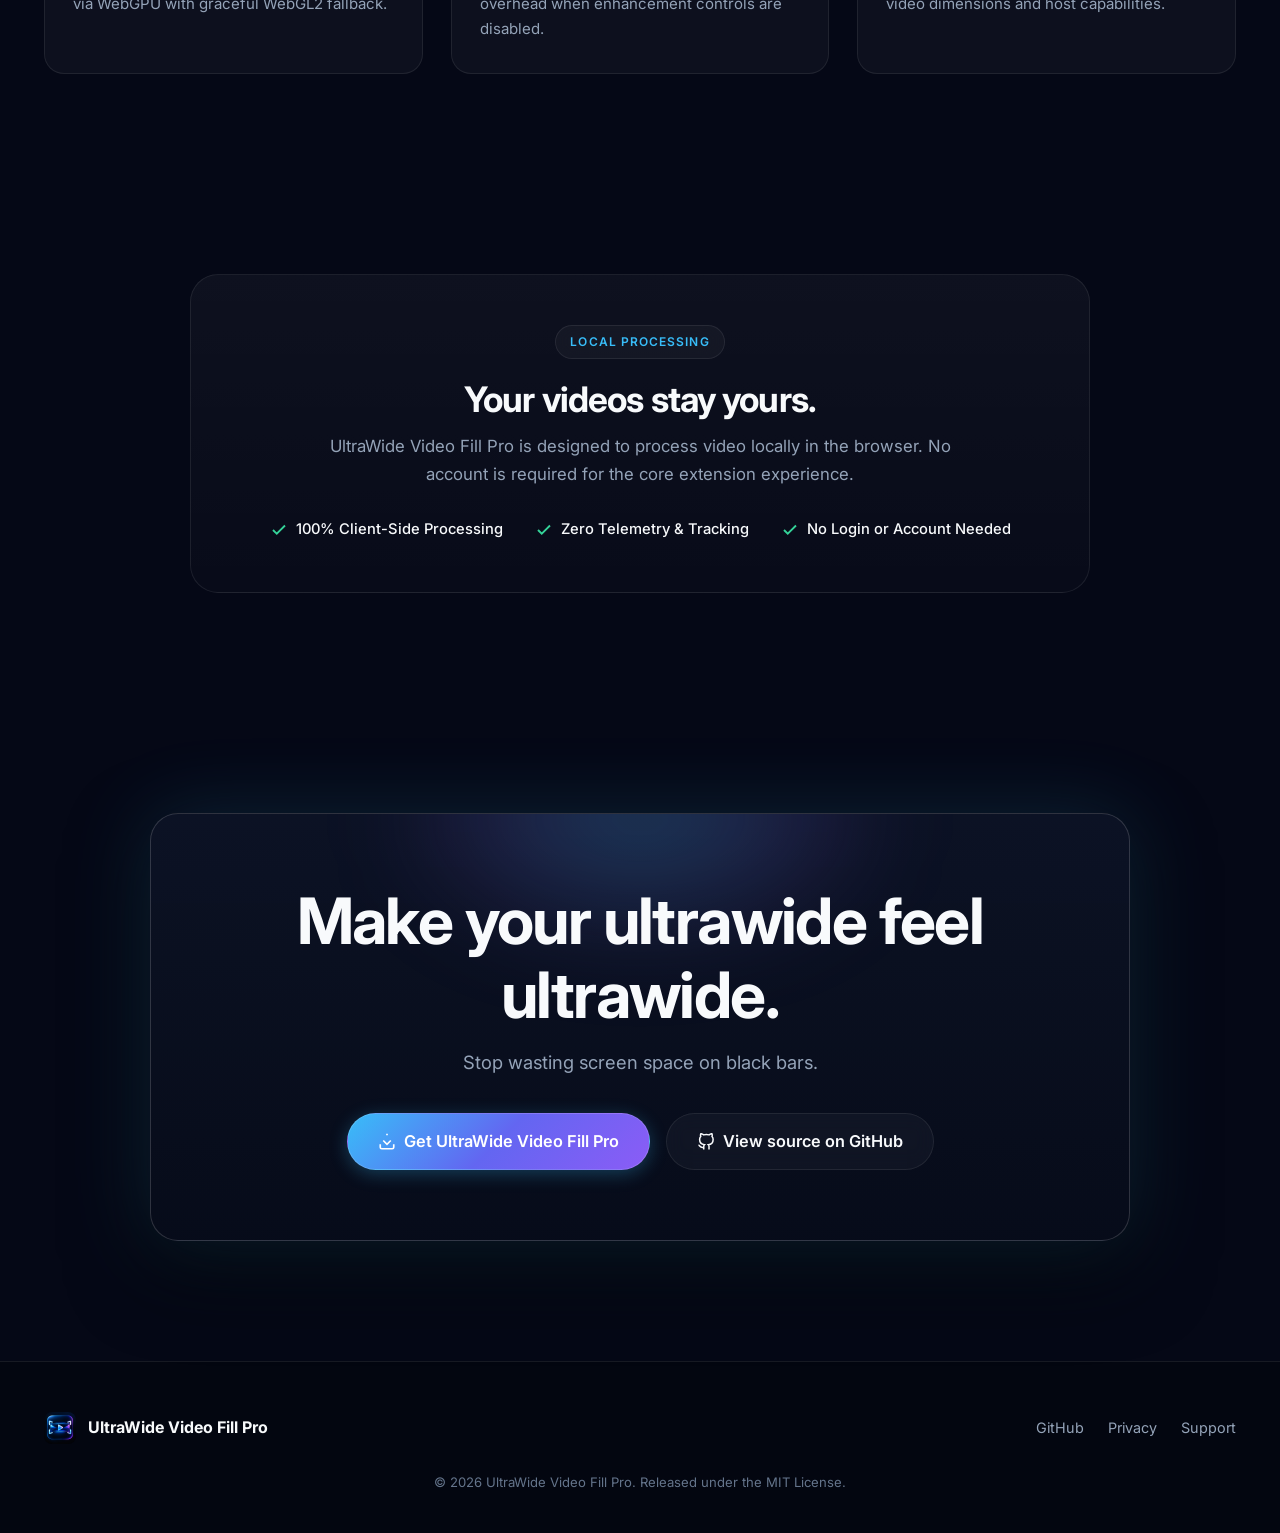
==== commit 9bd30684: "feat: complete redesign and rebuild of official UltraWide Video Fill Pro marketing website" ====
--- a/index.html
+++ b/index.html
@@ -1,407 +1,795 @@
 <!DOCTYPE html>
 <html lang="en">
 <head>
-<meta charset="UTF-8">
-<meta name="viewport" content="width=device-width, initial-scale=1.0">
-<title>UltraWide Video Fill Pro</title>
-
-<link rel="preconnect" href="https://fonts.googleapis.com">
-<link href="https://fonts.gstatic.com">
-<link href="https://fonts.googleapis.com/css2?family=Inter:wght@300;400;500;600;700;800&display=swap" rel="stylesheet">
-
-<style>
-:root{
-    --bg:#050816;
-    --card:rgba(255,255,255,.05);
-    --border:rgba(255,255,255,.08);
-    --text:#fff;
-    --muted:#b6c2df;
-}
-
-*{
-    margin:0;
-    padding:0;
-    box-sizing:border-box;
-}
-
-body{
-    font-family:'Inter',sans-serif;
-    background:var(--bg);
-    color:var(--text);
-    overflow-x:hidden;
-}
-
-.bg{
-    position:fixed;
-    inset:0;
-    z-index:-1;
-    background:
-    radial-gradient(circle at 15% 25%, rgba(59,130,246,.25), transparent 30%),
-    radial-gradient(circle at 85% 20%, rgba(168,85,247,.25), transparent 30%),
-    radial-gradient(circle at 50% 85%, rgba(6,182,212,.18), transparent 35%),
-    #050816;
-}
-
-.container{
-    width:min(1100px,90%);
-    margin:auto;
-}
-
-.hero{
-    min-height:100vh;
-    display:flex;
-    align-items:center;
-    justify-content:center;
-    text-align:center;
-    padding:80px 0;
-}
-
-.badge{
-    display:inline-block;
-    padding:10px 18px;
-    border-radius:9999px;
-    background:rgba(255,255,255,.05);
-    border:1px solid var(--border);
-    margin-bottom:25px;
-    color:#d7dff5;
-}
-
-.logo{
-    width:220px;
-    max-width:70vw;
-    display:block;
-    margin:0 auto 35px;
-    border-radius:28px;
-    transition:.35s;
-    filter:
-      drop-shadow(0 0 20px rgba(59,130,246,.6))
-      drop-shadow(0 0 45px rgba(168,85,247,.4));
-}
-
-.logo:hover{
-    transform:translateY(-8px) scale(1.03);
-}
-
-h1{
-    font-size:clamp(3rem,8vw,6rem);
-    line-height:1;
-    margin-bottom:20px;
-    font-weight:800;
-}
-
-.gradient{
-    background:linear-gradient(
-        90deg,
-        #60a5fa,
-        #8b5cf6,
-        #22d3ee
-    );
-    -webkit-background-clip:text;
-    -webkit-text-fill-color:transparent;
-}
-
-.hero p{
-    max-width:740px;
-    margin:auto;
-    font-size:1.15rem;
-    line-height:1.8;
-    color:var(--muted);
-}
-
-.buttons{
-    display:flex;
-    justify-content:center;
-    flex-wrap:wrap;
-    gap:16px;
-    margin-top:40px;
-}
-
-.btn{
-    text-decoration:none;
-    padding:15px 28px;
-    border-radius:16px;
-    font-weight:600;
-    transition:.25s;
-}
-
-.primary{
-    color:white;
-    background:linear-gradient(135deg,#4f46e5,#06b6d4);
-    box-shadow:0 15px 35px rgba(79,70,229,.35);
-}
-
-.primary:hover{
-    transform:translateY(-3px);
-}
-
-.secondary{
-    color:white;
-    border:1px solid var(--border);
-    background:rgba(255,255,255,.04);
-}
-
-.secondary:hover{
-    background:rgba(255,255,255,.08);
-}
-
-.stats{
-    margin-top:60px;
-    display:flex;
-    justify-content:center;
-    gap:20px;
-    flex-wrap:wrap;
-}
-
-.stat{
-    background:var(--card);
-    border:1px solid var(--border);
-    border-radius:20px;
-    padding:22px;
-    min-width:180px;
-    backdrop-filter:blur(20px);
-}
-
-.stat h3{
-    font-size:1.5rem;
-    margin-bottom:6px;
-}
-
-.stat p{
-    color:var(--muted);
-}
-
-section{
-    padding:100px 0;
-}
-
-.section-title{
-    font-size:2.7rem;
-    text-align:center;
-    margin-bottom:15px;
-}
-
-.section-subtitle{
-    color:var(--muted);
-    text-align:center;
-    max-width:700px;
-    margin:auto;
-    line-height:1.8;
-}
-
-.features{
-    margin-top:55px;
-    display:grid;
-    grid-template-columns:repeat(auto-fit,minmax(250px,1fr));
-    gap:24px;
-}
-
-.card{
-    background:var(--card);
-    border:1px solid var(--border);
-    padding:30px;
-    border-radius:24px;
-    backdrop-filter:blur(20px);
-    transition:.3s;
-}
-
-.card:hover{
-    transform:translateY(-6px);
-}
-
-.card-icon{
-    font-size:2rem;
-    margin-bottom:14px;
-}
-
-.card h3{
-    margin-bottom:10px;
-}
-
-.card p{
-    color:var(--muted);
-    line-height:1.8;
-}
-
-.cta{
-    text-align:center;
-}
-
-.cta-box{
-    background:var(--card);
-    border:1px solid var(--border);
-    padding:60px 30px;
-    border-radius:32px;
-    backdrop-filter:blur(20px);
-}
-
-.footer{
-    padding:35px;
-    text-align:center;
-    color:#95a2bf;
-    border-top:1px solid var(--border);
-}
-
-@media(max-width:768px){
-
-    .buttons{
-        flex-direction:column;
-    }
-
-    .btn{
-        width:100%;
-    }
-
-    .section-title{
-        font-size:2rem;
-    }
-
-    .logo{
-        width:180px;
-    }
-
-    .hero p{
-        font-size:1rem;
-    }
-}
-</style>
+  <meta charset="UTF-8">
+  <meta name="viewport" content="width=device-width, initial-scale=1.0">
+  <title>UltraWide Video Fill Pro — Fill Your Ultrawide</title>
+  <meta name="description" content="Eliminate black bars on 21:9 and 32:9 ultrawide monitors. Features 1-click aspect ratio presets, GPU-accelerated sharpness, real-time HDR boost, and global brightness control.">
+  <link rel="canonical" href="https://pratyushkk.github.io/ultrawide-video-fill-pro-site/">
+  <meta name="theme-color" content="#050816">
+
+  <!-- Open Graph / Facebook -->
+  <meta property="og:type" content="website">
+  <meta property="og:url" content="https://pratyushkk.github.io/ultrawide-video-fill-pro-site/">
+  <meta property="og:title" content="UltraWide Video Fill Pro — Fill Your Ultrawide">
+  <meta property="og:description" content="Eliminate black bars on 21:9 and 32:9 ultrawide monitors. Features 1-click aspect ratio presets, GPU sharpness, and dynamic HDR boost.">
+  <meta property="og:image" content="assets/og-image.png">
+
+  <!-- Twitter / X -->
+  <meta name="twitter:card" content="summary_large_image">
+  <meta name="twitter:url" content="https://pratyushkk.github.io/ultrawide-video-fill-pro-site/">
+  <meta name="twitter:title" content="UltraWide Video Fill Pro — Fill Your Ultrawide">
+  <meta name="twitter:description" content="Eliminate black bars on 21:9 and 32:9 ultrawide monitors with 1-click presets, WebGPU sharpness, and HDR tone mapping.">
+  <meta name="twitter:image" content="assets/og-image.png">
+
+  <!-- Favicons -->
+  <link rel="icon" type="image/png" sizes="32x32" href="assets/favicon-32.png">
+  <link rel="icon" type="image/png" sizes="16x16" href="assets/favicon-16.png">
+  <link rel="apple-touch-icon" sizes="180x180" href="assets/apple-touch-icon.png">
+
+  <!-- Inter Font -->
+  <link rel="preconnect" href="https://fonts.googleapis.com">
+  <link rel="preconnect" href="https://fonts.gstatic.com" crossorigin>
+  <link href="https://fonts.googleapis.com/css2?family=Inter:wght@400;500;600;700;800&display=swap" rel="stylesheet">
+
+  <link rel="stylesheet" href="styles.css">
 </head>
 <body>
 
-<div class="bg"></div>
-
-<div class="container">
-
-<section class="hero">
-<div>
-
-<div class="badge">
-✨ Designed for Ultrawide Displays
-</div>
-
-<img src="logo.png" alt="UltraWide Video Fill Pro Logo" class="logo">
-
-<h1>
-UltraWide
-<span class="gradient">Video Fill Pro</span>
-</h1>
-
-<p>
-Fill every pixel of your ultrawide display. Remove distracting black bars and
-enjoy immersive video playback across your favorite streaming platforms.
-</p>
-
-<div class="buttons">
-
-#
-Install Extension
-</a>
-
-https://github.com/pratyushkk/ultrawide-video-fill-pro
-View on GitHub
-</a>
-
-</div>
-
-<div class="stats">
-
-<div class="stat">
-<h3>⚡</h3>
-<p>One Click Toggle</p>
-</div>
-
-<div class="stat">
-<h3>🖥️</h3>
-<p>Ultrawide Optimized</p>
-</div>
-
-<div class="stat">
-<h3>🔒</h3>
-<p>Privacy First</p>
-</div>
-
-</div>
-
-</div>
-</section>
-
-<section>
-
-<h2 class="section-title">
-Built for Immersion
-</h2>
-
-<p class="section-subtitle">
-A lightweight extension made specifically for ultrawide displays.
-Enjoy a larger, cleaner, more immersive viewing experience.
-</p>
-
-<div class="features">
-
-<div class="card">
-<div class="card-icon">🎬</div>
-<h3>Fill Black Bars</h3>
-<p>
-Transform unused screen space into a more immersive viewing experience.
-</p>
-</div>
-
-<div class="card">
-<div class="card-icon">⚡</div>
-<h3>Instant Control</h3>
-<p>
-Turn the feature on or off anytime with a single click.
-</p>
-</div>
-
-<div class="card">
-<div class="card-icon">🚀</div>
-<h3>Lightweight</h3>
-<p>
-Designed to stay fast and responsive while watching videos.
-</p>
-</div>
-
-<div class="card">
-<div class="card-icon">🔐</div>
-<h3>Privacy Friendly</h3>
-<p>
-No accounts, no tracking and no unnecessary data collection.
-</p>
-</div>
-
-</div>
-
-</section>
-
-<section class="cta">
-
-<div class="cta-box">
-
-<h2 class="section-title">
-Enjoy Every Pixel
-</h2>
-
-<p class="section-subtitle">
-Experience videos the way your ultrawide monitor was meant to be used.
-</p>
-
-<div class="buttons">
-
-#
-Get Extension
-</a>
-
-</div>
-
-</div>
-
-</section>
-
-</div>
-
-<footer class="footer">
-© 2026 UltraWide Video Fill Pro • Open Source
-</footer>
-
+  <!-- Ambient Glow Background -->
+  <div class="bg-ambient" aria-hidden="true">
+    <div class="glow-top"></div>
+    <div class="glow-mid"></div>
+    <div class="glow-bottom"></div>
+  </div>
+
+  <!-- 1. Floating Glass Navigation -->
+  <nav class="site-nav" aria-label="Main Navigation">
+    <div class="nav-inner">
+      <a href="#" class="nav-brand">
+        <img src="assets/logo.png" alt="UltraWide Video Fill Pro Logo" class="brand-logo-img">
+        <div class="brand-text-group">
+          <span class="brand-primary">UltraWide</span>
+          <span class="brand-secondary">Video Fill Pro</span>
+        </div>
+      </a>
+
+      <ul class="nav-links">
+        <li><a href="#features">Features</a></li>
+        <li><a href="#how-it-works">How it works</a></li>
+        <li><a href="#compatibility">Compatibility</a></li>
+        <li><a href="#privacy">Privacy</a></li>
+      </ul>
+
+      <div class="nav-actions">
+        <a href="https://github.com/pratyushkk/ultrawide-video-fill-pro/releases/latest" class="btn btn-primary btn-sm">Get Extension</a>
+      </div>
+
+      <button class="nav-mobile-toggle" aria-label="Toggle navigation menu" aria-expanded="false">
+        <svg width="22" height="22" viewBox="0 0 24 24" fill="none" stroke="currentColor" stroke-width="2" stroke-linecap="round" stroke-linejoin="round">
+          <line x1="3" y1="12" x2="21" y2="12"></line>
+          <line x1="3" y1="6" x2="21" y2="6"></line>
+          <line x1="3" y1="18" x2="21" y2="18"></line>
+        </svg>
+      </button>
+    </div>
+
+    <!-- Mobile Dropdown -->
+    <div class="nav-mobile-menu">
+      <ul>
+        <li><a href="#features">Features</a></li>
+        <li><a href="#how-it-works">How it works</a></li>
+        <li><a href="#compatibility">Compatibility</a></li>
+        <li><a href="#privacy">Privacy</a></li>
+      </ul>
+      <a href="https://github.com/pratyushkk/ultrawide-video-fill-pro/releases/latest" class="btn btn-primary" style="width: 100%;">Get Extension</a>
+    </div>
+  </nav>
+
+  <!-- 2. Hero Section -->
+  <header class="hero-section">
+    <div class="container">
+      <div class="hero-content">
+        <div class="eyebrow-badge">
+          <span class="pulse-dot"></span>
+          BUILT FOR ULTRAWIDE
+        </div>
+        <h1 class="hero-title">
+          Fill Every Pixel.<br>
+          <span class="gradient-text">Keep the Cinema.</span>
+        </h1>
+        <p class="hero-subtitle">
+          Remove distracting black bars and make supported web videos fit your ultrawide display with a single click.
+        </p>
+
+        <div class="hero-buttons">
+          <a href="https://github.com/pratyushkk/ultrawide-video-fill-pro/releases/latest" class="btn btn-primary btn-lg">
+            <svg width="18" height="18" viewBox="0 0 24 24" fill="none" stroke="currentColor" stroke-width="2.2" stroke-linecap="round" stroke-linejoin="round">
+              <path d="M21 15v4a2 2 0 0 1-2 2H5a2 2 0 0 1-2-2v-4"></path>
+              <polyline points="7 10 12 15 17 10"></polyline>
+              <line x1="12" y1="15" x2="12" y2="3"></line>
+            </svg>
+            Get UltraWide Video Fill Pro
+          </a>
+          <a href="https://github.com/pratyushkk/ultrawide-video-fill-pro" target="_blank" rel="noopener noreferrer" class="btn btn-secondary btn-lg">
+            <svg width="18" height="18" viewBox="0 0 24 24" fill="none" stroke="currentColor" stroke-width="2" stroke-linecap="round" stroke-linejoin="round">
+              <path d="M9 19c-5 1.5-5-2.5-7-3m14 6v-3.87a3.37 3.37 0 0 0-.94-2.61c3.14-.35 6.44-1.54 6.44-7A5.44 5.44 0 0 0 20 4.77 5.07 5.07 0 0 0 19.91 1S18.73.65 16 2.48a13.38 13.38 0 0 0-7 0C6.27.65 5.09 1 5.09 1A5.07 5.07 0 0 0 5 4.77a5.44 5.44 0 0 0-1.5 3.78c0 5.42 3.3 6.61 6.44 7A3.37 3.37 0 0 0 9 18.13V22"></path>
+            </svg>
+            View on GitHub
+          </a>
+        </div>
+      </div>
+
+      <!-- Hero Monitor & Extension Dropdown Representation -->
+      <div class="hero-monitor-wrapper">
+        <div class="hero-monitor-screen" id="heroMonitorScreen">
+          <div class="hero-video-scene" id="heroVideoScene"></div>
+          
+          <!-- Black bars simulation for 16:9 on 21:9 -->
+          <div class="hero-black-bars" aria-hidden="true">
+            <div class="bar"></div>
+            <div class="bar"></div>
+          </div>
+
+          <!-- Video Player Controls Overlay -->
+          <div class="video-player-bar">
+            <div class="video-player-controls">
+              <button class="player-btn" aria-label="Play/Pause">
+                <svg width="18" height="18" viewBox="0 0 24 24" fill="currentColor">
+                  <polygon points="5 3 19 12 5 21 5 3"></polygon>
+                </svg>
+              </button>
+              <button class="player-btn" aria-label="Volume">
+                <svg width="18" height="18" viewBox="0 0 24 24" fill="none" stroke="currentColor" stroke-width="2">
+                  <polygon points="11 5 6 9 2 9 2 15 6 15 11 19 11 5"></polygon>
+                  <path d="M15.54 8.46a5 5 0 0 1 0 7.07"></path>
+                </svg>
+              </button>
+            </div>
+            <div class="player-timeline">
+              <div class="player-timeline-fill"></div>
+            </div>
+            <div class="video-mode-indicator" id="heroModeBadge">
+              <svg width="14" height="14" viewBox="0 0 24 24" fill="none" stroke="currentColor" stroke-width="2">
+                <path d="M8 3H5a2 2 0 0 0-2 2v3m18 0V5a2 2 0 0 0-2-2h-3m0 18h3a2 2 0 0 0 2-2v-3M3 16v3a2 2 0 0 0 2 2h3"></path>
+              </svg>
+              21:9 Zoom to Fill Active
+            </div>
+          </div>
+        </div>
+
+        <!-- Interactive Representation of the Extension Dropdown -->
+        <div class="hero-extension-popup" aria-label="Extension Popup Control Panel">
+            <div class="popup-header">
+              <div class="popup-header-brand">
+                <img src="assets/logo.png" alt="Icon" class="popup-logo-icon">
+                <div>
+                  <div class="popup-title">UltraWide</div>
+                  <div class="popup-subtitle">Video Fill Pro</div>
+                </div>
+              </div>
+              <div class="popup-header-status">
+                <div class="popup-status-badge">
+                  <span class="popup-status-dot"></span>
+                  Active
+                </div>
+                <button class="popup-gear-btn" title="Settings">
+                  <svg width="15" height="15" viewBox="0 0 24 24" fill="none" stroke="currentColor" stroke-width="2" stroke-linecap="round" stroke-linejoin="round">
+                    <circle cx="12" cy="12" r="3"></circle>
+                    <path d="M19.4 15a1.65 1.65 0 0 0 .33 1.82l.06.06a2 2 0 0 1 0 2.83 2 2 0 0 1-2.83 0l-.06-.06a1.65 1.65 0 0 0-1.82-.33 1.65 1.65 0 0 0-1 1.51V21a2 2 0 0 1-2 2 2 2 0 0 1-2-2v-.09A1.65 1.65 0 0 0 9 19.4a1.65 1.65 0 0 0-1.82.33l-.06.06a2 2 0 0 1-2.83 0 2 2 0 0 1 0-2.83l.06-.06a1.65 1.65 0 0 0 .33-1.82 1.65 1.65 0 0 0-1.51-1H3a2 2 0 0 1-2-2 2 2 0 0 1 2-2h.09A1.65 1.65 0 0 0 4.6 9a1.65 1.65 0 0 0-.33-1.82l-.06-.06a2 2 0 0 1 0-2.83 2 2 0 0 1 2.83 0l.06.06a1.65 1.65 0 0 0 1.82.33H9a1.65 1.65 0 0 0 1-1.51V3a2 2 0 0 1 2-2 2 2 0 0 1 2 2v.09a1.65 1.65 0 0 0 1 1.51 1.65 1.65 0 0 0 1.82-.33l.06-.06a2 2 0 0 1 2.83 0 2 2 0 0 1 0 2.83l-.06.06a1.65 1.65 0 0 0-.33 1.82V9a1.65 1.65 0 0 0 1.51 1H21a2 2 0 0 1 2 2 2 2 0 0 1-2 2h-.09a1.65 1.65 0 0 0-1.51 1z"></path>
+                  </svg>
+                </button>
+              </div>
+            </div>
+
+            <!-- Popup Controls -->
+            <div class="popup-control-group">
+              <!-- Zoom to Fill Toggle -->
+              <div class="popup-row-toggle" id="heroZoomToggleRow" role="button" tabindex="0">
+                <div class="popup-toggle-label">
+                  <svg width="15" height="15" viewBox="0 0 24 24" fill="none" stroke="currentColor" stroke-width="2.2">
+                    <path d="M8 3H5a2 2 0 0 0-2 2v3m18 0V5a2 2 0 0 0-2-2h-3m0 18h3a2 2 0 0 0 2-2v-3M3 16v3a2 2 0 0 0 2 2h3"></path>
+                  </svg>
+                  <span>Zoom to Fill</span>
+                </div>
+                <div style="display: flex; align-items: center; gap: 8px;">
+                  <span id="heroZoomStatus" style="font-size: 0.74rem; font-weight: 700; color: var(--accent-cyan);">ON</span>
+                  <div class="switch-slider active" id="heroZoomSwitch"></div>
+                </div>
+              </div>
+
+              <!-- Crop / Zoom Slider -->
+              <div class="popup-slider-item">
+                <div class="popup-slider-header">
+                  <span class="popup-slider-label">Crop / Zoom</span>
+                  <span class="popup-slider-val" id="heroCropVal">112%</span>
+                </div>
+                <input type="range" min="80" max="150" value="112" class="custom-range" id="heroCropSlider" aria-label="Crop Zoom">
+              </div>
+
+              <!-- Sharpness Slider -->
+              <div class="popup-slider-item">
+                <div class="popup-slider-header">
+                  <span class="popup-slider-label">
+                    <svg width="13" height="13" viewBox="0 0 24 24" fill="none" stroke="currentColor" stroke-width="2.5">
+                      <polygon points="12 2 22 22 2 22"></polygon>
+                    </svg>
+                    Sharpness
+                  </span>
+                  <span class="popup-slider-val" id="heroSharpVal">35%</span>
+                </div>
+                <input type="range" min="0" max="100" value="35" class="custom-range" id="heroSharpSlider" aria-label="Sharpness">
+              </div>
+
+              <!-- HDR Boost Slider -->
+              <div class="popup-slider-item">
+                <div class="popup-slider-header">
+                  <span class="popup-slider-label">
+                    <svg width="13" height="13" viewBox="0 0 24 24" fill="none" stroke="currentColor" stroke-width="2.5">
+                      <circle cx="12" cy="12" r="5"></circle>
+                      <line x1="12" y1="1" x2="12" y2="3"></line>
+                      <line x1="12" y1="21" x2="12" y2="23"></line>
+                      <line x1="4.22" y1="4.22" x2="5.64" y2="5.64"></line>
+                      <line x1="18.36" y1="18.36" x2="19.78" y2="19.78"></line>
+                      <line x1="1" y1="12" x2="3" y2="12"></line>
+                      <line x1="21" y1="12" x2="23" y2="12"></line>
+                      <line x1="4.22" y1="19.78" x2="5.64" y2="18.36"></line>
+                      <line x1="18.36" y1="5.64" x2="19.78" y2="4.22"></line>
+                    </svg>
+                    HDR Boost
+                  </span>
+                  <span class="popup-slider-val hdr" id="heroHdrVal">60%</span>
+                </div>
+                <input type="range" min="0" max="100" value="60" class="custom-range hdr-range" id="heroHdrSlider" aria-label="HDR Boost">
+              </div>
+
+              <!-- Presets Row -->
+              <div class="popup-presets-row">
+                <span class="popup-presets-title">
+                  <svg width="13" height="13" viewBox="0 0 24 24" fill="none" stroke="currentColor" stroke-width="2">
+                    <polygon points="12 2 15.09 8.26 22 9.27 17 14.14 18.18 21.02 12 17.77 5.82 21.02 7 14.14 2 9.27 8.91 8.26 12 2"></polygon>
+                  </svg>
+                  Presets
+                </span>
+                <button class="popup-preset-pill" id="heroPresetPill">
+                  <span id="heroPresetText">21:9 Ultrawide</span>
+                  <svg width="10" height="10" viewBox="0 0 24 24" fill="none" stroke="currentColor" stroke-width="2.5">
+                    <polyline points="6 9 12 15 18 9"></polyline>
+                  </svg>
+                </button>
+              </div>
+            </div>
+          </div>
+        </div>
+      </div>
+  </header>
+
+  <!-- 3. Feature Strip -->
+  <section class="feature-strip-section" aria-label="Key Highlights">
+    <div class="container">
+      <div class="feature-strip-grid">
+        <div class="feature-strip-item">
+          <svg class="strip-icon" viewBox="0 0 24 24" fill="none" stroke="currentColor" stroke-width="2" stroke-linecap="round" stroke-linejoin="round">
+            <path d="M8 3H5a2 2 0 0 0-2 2v3m18 0V5a2 2 0 0 0-2-2h-3m0 18h3a2 2 0 0 0 2-2v-3M3 16v3a2 2 0 0 0 2 2h3"></path>
+          </svg>
+          <h3>Zoom to Fill</h3>
+          <p>Automatically remove unwanted black bars with a single click.</p>
+        </div>
+
+        <div class="feature-strip-item">
+          <svg class="strip-icon" viewBox="0 0 24 24" fill="none" stroke="currentColor" stroke-width="2" stroke-linecap="round" stroke-linejoin="round">
+            <path d="M6 2v14a2 2 0 0 0 2 2h14"></path>
+            <path d="M18 22V8a2 2 0 0 0-2-2H2"></path>
+          </svg>
+          <h3>Precision Crop</h3>
+          <p>Control exactly how much of the frame is cropped with AUTO positioning.</p>
+        </div>
+
+        <div class="feature-strip-item">
+          <svg class="strip-icon" viewBox="0 0 24 24" fill="none" stroke="currentColor" stroke-width="2" stroke-linecap="round" stroke-linejoin="round">
+            <polygon points="12 2 22 22 2 22"></polygon>
+          </svg>
+          <h3>Sharpness</h3>
+          <p>Recover edge fidelity with GPU-accelerated WebGPU/WebGL2 shaders.</p>
+        </div>
+
+        <div class="feature-strip-item">
+          <svg class="strip-icon" viewBox="0 0 24 24" fill="none" stroke="currentColor" stroke-width="2" stroke-linecap="round" stroke-linejoin="round">
+            <circle cx="12" cy="12" r="5"></circle>
+            <line x1="12" y1="1" x2="12" y2="3"></line>
+            <line x1="12" y1="21" x2="12" y2="23"></line>
+            <line x1="4.22" y1="4.22" x2="5.64" y2="5.64"></line>
+            <line x1="18.36" y1="18.36" x2="19.78" y2="19.78"></line>
+            <line x1="1" y1="12" x2="3" y2="12"></line>
+            <line x1="21" y1="12" x2="23" y2="12"></line>
+            <line x1="4.22" y1="19.78" x2="5.64" y2="18.36"></line>
+            <line x1="18.36" y1="5.64" x2="19.78" y2="4.22"></line>
+          </svg>
+          <h3>HDR Boost</h3>
+          <p>Enhance perceived dynamic range and highlight detail in real time.</p>
+        </div>
+      </div>
+    </div>
+  </section>
+
+  <!-- 4. "Made for Ultrawide" Showcase Section -->
+  <section id="features" class="showcase-section">
+    <div class="container">
+      <div class="section-header">
+        <div class="eyebrow-badge">
+          ASPECT RATIO ADAPTATION
+        </div>
+        <h2 class="section-title">Designed for the screens ordinary video players ignore.</h2>
+        <p class="section-subtitle">
+          UltraWide Video Fill Pro intelligently scales and crops the video to use more of your available display while preserving the selected viewing mode.
+        </p>
+      </div>
+
+      <!-- Aspect Ratio Tabs -->
+      <div class="ratio-tabs-nav" role="tablist">
+        <button class="ratio-tab-btn" data-ratio="16:9">16:9 Standard</button>
+        <button class="ratio-tab-btn" data-ratio="18:9">18:9 Cinema / Mobile</button>
+        <button class="ratio-tab-btn active" data-ratio="21:9">21:9 Ultrawide</button>
+        <button class="ratio-tab-btn" data-ratio="32:9">32:9 Super Ultrawide</button>
+      </div>
+
+      <!-- Interactive Ratio Monitor Box -->
+      <div class="ratio-display-box">
+        <div class="ratio-display-screen" id="ratioDisplayScreen">
+          <div class="ratio-bg-video" id="ratioBgVideo"></div>
+          <div class="ratio-mask-left" id="ratioMaskLeft"></div>
+          <div class="ratio-mask-right" id="ratioMaskRight"></div>
+          
+          <div class="ratio-info-banner">
+            <span id="ratioBannerText">21:9 Ultrawide (2560x1080 / 3440x1440) — Black bars completely eliminated</span>
+          </div>
+        </div>
+      </div>
+    </div>
+  </section>
+
+  <!-- 5. Sharpness + HDR Section -->
+  <section class="showcase-section" style="padding-top: 20px;">
+    <div class="container">
+      <div class="section-header">
+        <div class="eyebrow-badge">GPU VIDEO PIPELINE</div>
+        <h2 class="section-title">More than just filling the screen.</h2>
+        <p class="section-subtitle">Fine-tune the image without leaving your video.</p>
+      </div>
+
+      <div class="enhancement-grid">
+        <!-- Sharpness Card -->
+        <div class="enhancement-card card-sharpness">
+          <div class="enhancement-icon-wrap">
+            <svg width="24" height="24" viewBox="0 0 24 24" fill="none" stroke="currentColor" stroke-width="2.2">
+              <polygon points="12 2 22 22 2 22"></polygon>
+            </svg>
+          </div>
+          <h3>Sharpness</h3>
+          <p>Recover perceived fine detail while protecting edges from excessive halos and ringing.</p>
+          
+          <div class="slider-demo-wrap">
+            <div class="slider-demo-header">
+              <span style="color: var(--text-secondary);">Adjustment</span>
+              <span style="color: var(--accent-cyan); font-variant-numeric: tabular-nums;" id="showcaseSharpVal">35</span>
+            </div>
+            <input type="range" min="0" max="100" value="35" class="custom-range" id="showcaseSharpSlider" aria-label="Showcase Sharpness">
+          </div>
+        </div>
+
+        <!-- HDR Boost Card -->
+        <div class="enhancement-card card-hdr">
+          <div class="enhancement-icon-wrap">
+            <svg width="24" height="24" viewBox="0 0 24 24" fill="none" stroke="currentColor" stroke-width="2.2">
+              <circle cx="12" cy="12" r="5"></circle>
+              <line x1="12" y1="1" x2="12" y2="3"></line>
+              <line x1="12" y1="21" x2="12" y2="23"></line>
+              <line x1="4.22" y1="4.22" x2="5.64" y2="5.64"></line>
+              <line x1="18.36" y1="18.36" x2="19.78" y2="19.78"></line>
+              <line x1="1" y1="12" x2="3" y2="12"></line>
+              <line x1="21" y1="12" x2="23" y2="12"></line>
+              <line x1="4.22" y1="19.78" x2="5.64" y2="18.36"></line>
+              <line x1="18.36" y1="5.64" x2="19.78" y2="4.22"></line>
+            </svg>
+          </div>
+          <h3>HDR Boost</h3>
+          <p>Enhance perceived highlights, contrast and dynamic range with controlled tone mapping.</p>
+          
+          <div class="slider-demo-wrap">
+            <div class="slider-demo-header">
+              <span style="color: var(--text-secondary);">Tone Mapping</span>
+              <span style="color: var(--accent-hdr-orange); font-variant-numeric: tabular-nums;" id="showcaseHdrVal">60</span>
+            </div>
+            <input type="range" min="0" max="100" value="60" class="custom-range hdr-range" id="showcaseHdrSlider" aria-label="Showcase HDR">
+          </div>
+        </div>
+      </div>
+    </div>
+  </section>
+
+  <!-- 6. Interactive Before / After Comparison -->
+  <section class="showcase-section" style="padding-top: 20px;">
+    <div class="container">
+      <div class="section-header">
+        <div class="eyebrow-badge">REAL-TIME COMPARISON</div>
+        <h2 class="section-title">See the difference in motion.</h2>
+        <p class="section-subtitle">Drag the slider across the frame to compare letterboxed video with an ultrawide enhanced picture.</p>
+      </div>
+
+      <div class="comparison-container" id="comparisonContainer" style="--divider-pos: 50%;">
+        <!-- After Side (Filled, Sharp, HDR) -->
+        <div class="comparison-after" aria-label="Enhanced 21:9 Video"></div>
+        <div class="comp-badge right">UltraWide Enhanced</div>
+
+        <!-- Before Side (Clipped with black bars) -->
+        <div class="comparison-before" aria-label="Original 16:9 Video"></div>
+        <div class="comp-badge left">Original (Black Bars)</div>
+
+        <!-- Draggable Handle -->
+        <div class="comparison-divider" id="comparisonDivider" role="slider" aria-label="Before/After Divider" aria-valuemin="0" aria-valuemax="100" aria-valuenow="50" tabindex="0">
+          <div class="comparison-handle" aria-hidden="true">
+            <svg width="18" height="18" viewBox="0 0 24 24" fill="none" stroke="currentColor" stroke-width="2.5">
+              <polyline points="15 18 9 12 15 6"></polyline>
+              <polyline points="9 18 15 12 9 6"></polyline>
+            </svg>
+          </div>
+        </div>
+      </div>
+    </div>
+  </section>
+
+  <!-- 7. How It Works (3 Steps Only) -->
+  <section id="how-it-works" class="showcase-section">
+    <div class="container">
+      <div class="section-header">
+        <div class="eyebrow-badge">WORKFLOW</div>
+        <h2 class="section-title">How it works.</h2>
+        <p class="section-subtitle">Three simple steps to an immersive viewing experience.</p>
+      </div>
+
+      <div class="steps-grid">
+        <div class="step-card">
+          <div class="step-number">01</div>
+          <h3>Open a video</h3>
+          <p>Play any supported video in your browser across your favorite streaming platform.</p>
+        </div>
+
+        <div class="step-card">
+          <div class="step-number">02</div>
+          <h3>Open UltraWide</h3>
+          <p>Click the extension icon in your browser toolbar or press <kbd style="background: rgba(255,255,255,0.08); padding: 2px 6px; border-radius: 4px; font-size: 0.85em;">Alt+Shift+F</kbd>.</p>
+        </div>
+
+        <div class="step-card">
+          <div class="step-number">03</div>
+          <h3>Fill & Enhance</h3>
+          <p>Turn on Zoom to Fill and adjust sharpness, HDR boost, or brightness to your preference.</p>
+        </div>
+      </div>
+    </div>
+  </section>
+
+  <!-- 8. Product UI Showcase -->
+  <section class="showcase-section" style="padding-top: 10px;">
+    <div class="container">
+      <div class="section-header">
+        <div class="eyebrow-badge">COMPACT CONTROLS</div>
+        <h2 class="section-title">Everything important. Nothing unnecessary.</h2>
+        <p class="section-subtitle">A focused dropdown control panel you can open, adjust in seconds, and close.</p>
+      </div>
+
+      <div class="ui-breakdown-wrap">
+        <!-- Floating Popup Mockup -->
+        <div class="hero-extension-popup" style="position: static; width: 340px; box-shadow: 0 20px 50px rgba(0,0,0,0.8), 0 0 40px rgba(56,189,248,0.15);">
+          <div class="popup-header">
+            <div class="popup-header-brand">
+              <img src="assets/logo.png" alt="Logo" class="popup-logo-icon">
+              <div>
+                <div class="popup-title">UltraWide</div>
+                <div class="popup-subtitle">Video Fill Pro</div>
+              </div>
+            </div>
+            <div class="popup-header-status">
+              <div class="popup-status-badge">
+                <span class="popup-status-dot"></span>
+                Active
+              </div>
+              <button class="popup-gear-btn" title="Settings">
+                <svg width="15" height="15" viewBox="0 0 24 24" fill="none" stroke="currentColor" stroke-width="2">
+                  <circle cx="12" cy="12" r="3"></circle>
+                  <path d="M19.4 15a1.65 1.65 0 0 0 .33 1.82l.06.06a2 2 0 0 1 0 2.83 2 2 0 0 1-2.83 0l-.06-.06a1.65 1.65 0 0 0-1.82-.33 1.65 1.65 0 0 0-1 1.51V21a2 2 0 0 1-2 2 2 2 0 0 1-2-2v-.09A1.65 1.65 0 0 0 9 19.4a1.65 1.65 0 0 0-1.82.33l-.06.06a2 2 0 0 1-2.83 0 2 2 0 0 1 0-2.83l.06-.06a1.65 1.65 0 0 0 .33-1.82 1.65 1.65 0 0 0-1.51-1H3a2 2 0 0 1-2-2 2 2 0 0 1 2-2h.09A1.65 1.65 0 0 0 4.6 9a1.65 1.65 0 0 0-.33-1.82l-.06-.06a2 2 0 0 1 0-2.83 2 2 0 0 1 2.83 0l.06.06a1.65 1.65 0 0 0 1.82.33H9a1.65 1.65 0 0 0 1-1.51V3a2 2 0 0 1 2-2 2 2 0 0 1 2 2v.09a1.65 1.65 0 0 0 1 1.51 1.65 1.65 0 0 0 1.82-.33l.06-.06a2 2 0 0 1 2.83 0 2 2 0 0 1 0 2.83l-.06.06a1.65 1.65 0 0 0-.33 1.82V9a1.65 1.65 0 0 0 1.51 1H21a2 2 0 0 1 2 2 2 2 0 0 1-2 2h-.09a1.65 1.65 0 0 0-1.51 1z"></path>
+                </svg>
+              </button>
+            </div>
+          </div>
+
+          <div class="popup-control-group">
+            <div class="popup-row-toggle">
+              <div class="popup-toggle-label">
+                <svg width="15" height="15" viewBox="0 0 24 24" fill="none" stroke="currentColor" stroke-width="2.2">
+                  <path d="M8 3H5a2 2 0 0 0-2 2v3m18 0V5a2 2 0 0 0-2-2h-3m0 18h3a2 2 0 0 0 2-2v-3M3 16v3a2 2 0 0 0 2 2h3"></path>
+                </svg>
+                <span>Zoom to Fill</span>
+              </div>
+              <div style="display: flex; align-items: center; gap: 8px;">
+                <span style="font-size: 0.74rem; font-weight: 700; color: var(--accent-cyan);">ON</span>
+                <div class="switch-slider active"></div>
+              </div>
+            </div>
+
+            <div class="popup-slider-item">
+              <div class="popup-slider-header">
+                <span class="popup-slider-label">Crop / Zoom</span>
+                <span class="popup-slider-val">118%</span>
+              </div>
+              <input type="range" min="80" max="150" value="118" class="custom-range">
+            </div>
+
+            <div class="popup-slider-item">
+              <div class="popup-slider-header">
+                <span class="popup-slider-label">Sharpness</span>
+                <span class="popup-slider-val">35%</span>
+              </div>
+              <input type="range" min="0" max="100" value="35" class="custom-range">
+            </div>
+
+            <div class="popup-slider-item">
+              <div class="popup-slider-header">
+                <span class="popup-slider-label">HDR Boost</span>
+                <span class="popup-slider-val hdr">60%</span>
+              </div>
+              <input type="range" min="0" max="100" value="60" class="custom-range hdr-range">
+            </div>
+
+            <div class="popup-presets-row">
+              <span class="popup-presets-title">Presets</span>
+              <button class="popup-preset-pill">
+                <span>21:9 Cinematic</span>
+                <svg width="10" height="10" viewBox="0 0 24 24" fill="none" stroke="currentColor" stroke-width="2.5">
+                  <polyline points="6 9 12 15 18 9"></polyline>
+                </svg>
+              </button>
+            </div>
+          </div>
+        </div>
+
+        <!-- Explanatory Highlights -->
+        <div class="ui-breakdown-details">
+          <div class="ui-detail-row">
+            <span class="ui-detail-dot"></span>
+            <div>
+              <h4>Zoom to Fill</h4>
+              <p>Instant 1-click toggle that removes letterboxing without manual math.</p>
+            </div>
+          </div>
+
+          <div class="ui-detail-row">
+            <span class="ui-detail-dot"></span>
+            <div>
+              <h4>Precision Crop Slider</h4>
+              <p>Continuous zoom control from 50% to 200% with a snap marker at AUTO.</p>
+            </div>
+          </div>
+
+          <div class="ui-detail-row">
+            <span class="ui-detail-dot"></span>
+            <div>
+              <h4>GPU Sharpness & HDR Boost</h4>
+              <p>Hardware-accelerated shaders restore contrast and micro-details on scaled video.</p>
+            </div>
+          </div>
+
+          <div class="ui-detail-row">
+            <span class="ui-detail-dot"></span>
+            <div>
+              <h4>Instant Presets</h4>
+              <p>One-click switching between 16:9, 18:9, 21:9, and 32:9 screen configurations.</p>
+            </div>
+          </div>
+
+          <div class="ui-detail-row">
+            <span class="ui-detail-dot"></span>
+            <div>
+              <h4>Global Brightness Control</h4>
+              <p>Universal luminance slider across all web tabs with a 1-click reset to 100%.</p>
+            </div>
+          </div>
+        </div>
+      </div>
+    </div>
+  </section>
+
+  <!-- 9. Compatibility Section -->
+  <section id="compatibility" class="showcase-section">
+    <div class="container">
+      <div class="section-header">
+        <div class="eyebrow-badge">PLATFORM COMPATIBILITY</div>
+        <h2 class="section-title">Made for the web.</h2>
+        <p class="section-subtitle">Designed to work with compatible HTML5 video players across the web.</p>
+      </div>
+
+      <div class="compat-grid">
+        <div class="compat-badge">
+          <svg class="compat-icon" viewBox="0 0 24 24" fill="currentColor">
+            <path d="M23.498 6.186a3.016 3.016 0 0 0-2.122-2.136C19.505 3.545 12 3.545 12 3.545s-7.505 0-9.377.505A3.017 3.017 0 0 0 .502 6.186C0 8.07 0 12 0 12s0 3.93.502 5.814a3.016 3.016 0 0 0 2.122 2.136c1.871.505 9.376.505 9.376.505s7.505 0 9.377-.505a3.015 3.015 0 0 0 2.122-2.136C24 15.93 24 12 24 12s0-3.93-.502-5.814zM9.545 15.568V8.432L15.818 12l-6.273 3.568z"/>
+          </svg>
+          <span>YouTube</span>
+        </div>
+
+        <div class="compat-badge">
+          <svg class="compat-icon" viewBox="0 0 24 24" fill="none" stroke="currentColor" stroke-width="2">
+            <rect x="2" y="2" width="20" height="20" rx="4"></rect>
+            <path d="M7 10l5 4 5-4"></path>
+          </svg>
+          <span>Prime Video</span>
+        </div>
+
+        <div class="compat-badge">
+          <svg class="compat-icon" viewBox="0 0 24 24" fill="none" stroke="currentColor" stroke-width="2">
+            <path d="M4 4v16h4V10l8 10h4V4h-4v10L8 4H4z"></path>
+          </svg>
+          <span>Netflix</span>
+        </div>
+
+        <div class="compat-badge">
+          <svg class="compat-icon" viewBox="0 0 24 24" fill="none" stroke="currentColor" stroke-width="2">
+            <polygon points="12 2 15.09 8.26 22 9.27 17 14.14 18.18 21.02 12 17.77 5.82 21.02 7 14.14 2 9.27 8.91 8.26 12 2"></polygon>
+          </svg>
+          <span>JioHotstar</span>
+        </div>
+
+        <div class="compat-badge">
+          <svg class="compat-icon" viewBox="0 0 24 24" fill="none" stroke="currentColor" stroke-width="2">
+            <circle cx="12" cy="12" r="10"></circle>
+            <path d="M12 6v12M6 12h12"></path>
+          </svg>
+          <span>Disney+</span>
+        </div>
+
+        <div class="compat-badge">
+          <svg class="compat-icon" viewBox="0 0 24 24" fill="none" stroke="currentColor" stroke-width="2">
+            <polygon points="23 7 16 12 23 17 23 7"></polygon>
+            <rect x="1" y="5" width="15" height="14" rx="2" ry="2"></rect>
+          </svg>
+          <span>HTML5 Players</span>
+        </div>
+      </div>
+
+      <div class="compat-drm-note">
+        <strong>Note on DRM-Protected Sites:</strong> On hardware-protected platforms (Netflix, Prime Video, Disney+), UltraWide Video Fill Pro runs in hardware-safe mode using CSS transformations to guarantee uninterrupted, black-screen-free playback.
+      </div>
+    </div>
+  </section>
+
+  <!-- 10. Performance Section -->
+  <section class="showcase-section" style="padding-top: 20px;">
+    <div class="container">
+      <div class="section-header">
+        <div class="eyebrow-badge">ARCHITECTURE</div>
+        <h2 class="section-title">Powerful without getting in the way.</h2>
+      </div>
+
+      <div class="performance-grid">
+        <div class="perf-card">
+          <svg class="perf-icon" viewBox="0 0 24 24" fill="none" stroke="currentColor" stroke-width="2">
+            <rect x="4" y="4" width="16" height="16" rx="2"></rect>
+            <rect x="9" y="9" width="6" height="6"></rect>
+            <line x1="9" y1="1" x2="9" y2="4"></line>
+            <line x1="15" y1="1" x2="15" y2="4"></line>
+            <line x1="9" y1="20" x2="9" y2="23"></line>
+            <line x1="15" y1="20" x2="15" y2="23"></line>
+            <line x1="20" y1="9" x2="23" y2="9"></line>
+            <line x1="20" y1="14" x2="23" y2="14"></line>
+            <line x1="1" y1="9" x2="4" y2="9"></line>
+            <line x1="1" y1="14" x2="4" y2="14"></line>
+          </svg>
+          <h3>GPU Accelerated</h3>
+          <p>Uses hardware acceleration when supported via WebGPU with graceful WebGL2 fallback.</p>
+        </div>
+
+        <div class="perf-card">
+          <svg class="perf-icon" viewBox="0 0 24 24" fill="none" stroke="currentColor" stroke-width="2">
+            <path d="M13 2L3 14h9l-1 8 10-12h-9l1-8z"></path>
+          </svg>
+          <h3>Lightweight</h3>
+          <p>Avoids unnecessary processing and DOM overhead when enhancement controls are disabled.</p>
+        </div>
+
+        <div class="perf-card">
+          <svg class="perf-icon" viewBox="0 0 24 24" fill="none" stroke="currentColor" stroke-width="2">
+            <circle cx="12" cy="12" r="10"></circle>
+            <path d="M12 2a14.5 14.5 0 0 0 0 20 14.5 14.5 0 0 0 0-20"></path>
+            <path d="M2 12h20"></path>
+          </svg>
+          <h3>Adaptive</h3>
+          <p>Adjusts processing dynamically to the active video dimensions and host capabilities.</p>
+        </div>
+      </div>
+    </div>
+  </section>
+
+  <!-- 11. Privacy Section -->
+  <section id="privacy" class="showcase-section">
+    <div class="container">
+      <div class="privacy-banner-card">
+        <div class="eyebrow-badge">LOCAL PROCESSING</div>
+        <h2>Your videos stay yours.</h2>
+        <p>UltraWide Video Fill Pro is designed to process video locally in the browser. No account is required for the core extension experience.</p>
+
+        <div class="privacy-features-list">
+          <div class="privacy-item">
+            <svg width="18" height="18" viewBox="0 0 24 24" fill="none" stroke="currentColor" stroke-width="2.5">
+              <polyline points="20 6 9 17 4 12"></polyline>
+            </svg>
+            100% Client-Side Processing
+          </div>
+          <div class="privacy-item">
+            <svg width="18" height="18" viewBox="0 0 24 24" fill="none" stroke="currentColor" stroke-width="2.5">
+              <polyline points="20 6 9 17 4 12"></polyline>
+            </svg>
+            Zero Telemetry & Tracking
+          </div>
+          <div class="privacy-item">
+            <svg width="18" height="18" viewBox="0 0 24 24" fill="none" stroke="currentColor" stroke-width="2.5">
+              <polyline points="20 6 9 17 4 12"></polyline>
+            </svg>
+            No Login or Account Needed
+          </div>
+        </div>
+      </div>
+    </div>
+  </section>
+
+  <!-- 12. Final Call to Action -->
+  <section class="final-cta-section">
+    <div class="container">
+      <div class="final-cta-frame">
+        <div class="cta-glow" aria-hidden="true"></div>
+        <h2>Make your ultrawide feel ultrawide.</h2>
+        <p>Stop wasting screen space on black bars.</p>
+        
+        <div class="final-cta-buttons">
+          <a href="https://github.com/pratyushkk/ultrawide-video-fill-pro/releases/latest" class="btn btn-primary btn-lg">
+            <svg width="18" height="18" viewBox="0 0 24 24" fill="none" stroke="currentColor" stroke-width="2.2">
+              <path d="M21 15v4a2 2 0 0 1-2 2H5a2 2 0 0 1-2-2v-4"></path>
+              <polyline points="7 10 12 15 17 10"></polyline>
+              <line x1="12" y1="1" x2="12" y2="3"></line>
+            </svg>
+            Get UltraWide Video Fill Pro
+          </a>
+          <a href="https://github.com/pratyushkk/ultrawide-video-fill-pro" target="_blank" rel="noopener noreferrer" class="btn btn-secondary btn-lg">
+            <svg width="18" height="18" viewBox="0 0 24 24" fill="none" stroke="currentColor" stroke-width="2">
+              <path d="M9 19c-5 1.5-5-2.5-7-3m14 6v-3.87a3.37 3.37 0 0 0-.94-2.61c3.14-.35 6.44-1.54 6.44-7A5.44 5.44 0 0 0 20 4.77 5.07 5.07 0 0 0 19.91 1S18.73.65 16 2.48a13.38 13.38 0 0 0-7 0C6.27.65 5.09 1 5.09 1A5.07 5.07 0 0 0 5 4.77a5.44 5.44 0 0 0-1.5 3.78c0 5.42 3.3 6.61 6.44 7A3.37 3.37 0 0 0 9 18.13V22"></path>
+            </svg>
+            View source on GitHub
+          </a>
+        </div>
+      </div>
+    </div>
+  </section>
+
+  <!-- 13. Minimal Footer -->
+  <footer class="site-footer">
+    <div class="container">
+      <div class="footer-inner">
+        <div class="footer-brand">
+          <img src="assets/logo.png" alt="Logo">
+          <span class="footer-brand-title">UltraWide Video Fill Pro</span>
+        </div>
+
+        <ul class="footer-links">
+          <li><a href="https://github.com/pratyushkk/ultrawide-video-fill-pro" target="_blank" rel="noopener noreferrer">GitHub</a></li>
+          <li><a href="https://github.com/pratyushkk/ultrawide-video-fill-pro/blob/main/PRIVACY_POLICY.md" target="_blank" rel="noopener noreferrer">Privacy</a></li>
+          <li><a href="https://github.com/pratyushkk/ultrawide-video-fill-pro/issues" target="_blank" rel="noopener noreferrer">Support</a></li>
+        </ul>
+      </div>
+
+      <div class="footer-bottom">
+        &copy; 2026 UltraWide Video Fill Pro. Released under the MIT License.
+      </div>
+    </div>
+  </footer>
+
+  <script src="main.js"></script>
 </body>
 </html>
--- a/styles.css
+++ b/styles.css
@@ -0,0 +1,1605 @@
+/* ==========================================================================
+   UltraWide Video Fill Pro - Official Design System
+   Visual Vocabulary: Near-black/navy, blue/cyan primary, violet secondary,
+   subtle orange/pink HDR, glassy dark surfaces, minimal typography.
+   ========================================================================== */
+
+:root {
+  --bg-base: #050816;
+  --bg-deep: #07101d;
+  --bg-surface: rgba(255, 255, 255, 0.035);
+  --bg-surface-hover: rgba(255, 255, 255, 0.06);
+  --bg-surface-active: rgba(255, 255, 255, 0.08);
+  --bg-glass: rgba(10, 16, 32, 0.75);
+  --bg-popup: rgba(13, 20, 38, 0.94);
+
+  --border-subtle: rgba(255, 255, 255, 0.08);
+  --border-focus: rgba(56, 189, 248, 0.35);
+  --border-highlight: rgba(255, 255, 255, 0.16);
+
+  --accent-cyan: #38bdf8;
+  --accent-blue: #3b82f6;
+  --accent-indigo: #6366f1;
+  --accent-violet: #8b5cf6;
+  --accent-hdr-orange: #f97316;
+  --accent-hdr-pink: #ec4899;
+
+  --text-primary: #f8fafc;
+  --text-secondary: #94a3b8;
+  --text-muted: #64748b;
+
+  --gradient-primary: linear-gradient(135deg, #38bdf8 0%, #6366f1 50%, #8b5cf6 100%);
+  --gradient-hdr: linear-gradient(135deg, #f97316 0%, #ec4899 50%, #8b5cf6 100%);
+  --gradient-glow: radial-gradient(circle, rgba(56, 189, 248, 0.15) 0%, rgba(139, 92, 246, 0.08) 50%, transparent 75%);
+
+  --radius-sm: 8px;
+  --radius-md: 14px;
+  --radius-lg: 20px;
+  --radius-xl: 28px;
+  --radius-pill: 9999px;
+
+  --font-sans: 'Inter', -apple-system, BlinkMacSystemFont, 'Segoe UI', Roboto, sans-serif;
+  --transition-fast: 160ms cubic-bezier(0.16, 1, 0.3, 1);
+  --transition-smooth: 280ms cubic-bezier(0.16, 1, 0.3, 1);
+}
+
+/* Base Reset */
+*, *::before, *::after {
+  margin: 0;
+  padding: 0;
+  box-sizing: border-box;
+}
+
+html {
+  font-family: var(--font-sans);
+  background-color: var(--bg-base);
+  color: var(--text-primary);
+  scroll-behavior: smooth;
+  -webkit-font-smoothing: antialiased;
+  -moz-osx-font-smoothing: grayscale;
+}
+
+body {
+  background: var(--bg-base);
+  min-height: 100vh;
+  overflow-x: hidden;
+  line-height: 1.6;
+  position: relative;
+}
+
+/* Ambient Background Atmosphere */
+.bg-ambient {
+  position: fixed;
+  inset: 0;
+  pointer-events: none;
+  z-index: 0;
+  overflow: hidden;
+}
+
+.bg-ambient .glow-top {
+  position: absolute;
+  top: -200px;
+  left: 20%;
+  width: 900px;
+  height: 600px;
+  background: radial-gradient(ellipse at center, rgba(56, 189, 248, 0.14) 0%, rgba(99, 102, 241, 0.08) 45%, transparent 70%);
+  filter: blur(80px);
+}
+
+.bg-ambient .glow-mid {
+  position: absolute;
+  top: 45%;
+  right: -100px;
+  width: 800px;
+  height: 700px;
+  background: radial-gradient(ellipse at center, rgba(139, 92, 246, 0.12) 0%, rgba(56, 189, 248, 0.05) 50%, transparent 70%);
+  filter: blur(90px);
+}
+
+.bg-ambient .glow-bottom {
+  position: absolute;
+  bottom: -150px;
+  left: 15%;
+  width: 1000px;
+  height: 600px;
+  background: radial-gradient(ellipse at center, rgba(6, 182, 212, 0.1) 0%, rgba(139, 92, 246, 0.07) 50%, transparent 75%);
+  filter: blur(100px);
+}
+
+/* Layout Container */
+.container {
+  width: 100%;
+  max-width: 1240px;
+  margin: 0 auto;
+  padding: 0 24px;
+  position: relative;
+  z-index: 1;
+}
+
+.container-wide {
+  width: 100%;
+  max-width: 1440px;
+  margin: 0 auto;
+  padding: 0 24px;
+  position: relative;
+  z-index: 1;
+}
+
+/* Typography */
+h1, h2, h3, h4, h5 {
+  color: var(--text-primary);
+  font-weight: 700;
+  letter-spacing: -0.025em;
+  line-height: 1.15;
+}
+
+p {
+  color: var(--text-secondary);
+  font-size: 1.05rem;
+  line-height: 1.65;
+}
+
+.gradient-text {
+  background: var(--gradient-primary);
+  -webkit-background-clip: text;
+  -webkit-text-fill-color: transparent;
+  display: inline-block;
+}
+
+.gradient-hdr-text {
+  background: var(--gradient-hdr);
+  -webkit-background-clip: text;
+  -webkit-text-fill-color: transparent;
+  display: inline-block;
+}
+
+/* Eyebrow Badge */
+.eyebrow-badge {
+  display: inline-flex;
+  align-items: center;
+  gap: 8px;
+  padding: 6px 14px;
+  background: rgba(255, 255, 255, 0.035);
+  border: 1px solid var(--border-subtle);
+  border-radius: var(--radius-pill);
+  font-size: 0.75rem;
+  font-weight: 600;
+  letter-spacing: 0.09em;
+  color: var(--accent-cyan);
+  text-transform: uppercase;
+  margin-bottom: 20px;
+  backdrop-filter: blur(12px);
+  -webkit-backdrop-filter: blur(12px);
+}
+
+.eyebrow-badge .pulse-dot {
+  width: 6px;
+  height: 6px;
+  border-radius: 50%;
+  background: var(--accent-cyan);
+  box-shadow: 0 0 10px var(--accent-cyan);
+}
+
+/* Navigation */
+.site-nav {
+  position: sticky;
+  top: 20px;
+  z-index: 100;
+  width: calc(100% - 40px);
+  max-width: 1140px;
+  margin: 20px auto 0;
+  background: var(--bg-glass);
+  border: 1px solid var(--border-subtle);
+  border-radius: var(--radius-pill);
+  backdrop-filter: blur(20px);
+  -webkit-backdrop-filter: blur(20px);
+  transition: background var(--transition-smooth), border-color var(--transition-smooth), box-shadow var(--transition-smooth);
+}
+
+.site-nav.scrolled {
+  background: rgba(7, 12, 26, 0.88);
+  border-color: rgba(255, 255, 255, 0.12);
+  box-shadow: 0 12px 36px rgba(0, 0, 0, 0.45);
+}
+
+.nav-inner {
+  display: flex;
+  align-items: center;
+  justify-content: space-between;
+  padding: 10px 18px 10px 14px;
+}
+
+.nav-brand {
+  display: flex;
+  align-items: center;
+  gap: 12px;
+  text-decoration: none;
+}
+
+.brand-logo-img {
+  width: 36px;
+  height: 36px;
+  border-radius: 9px;
+  display: block;
+  box-shadow: 0 0 16px rgba(56, 189, 248, 0.3);
+  transition: transform var(--transition-fast);
+}
+
+.nav-brand:hover .brand-logo-img {
+  transform: scale(1.05);
+}
+
+.brand-text-group {
+  display: flex;
+  align-items: baseline;
+  gap: 6px;
+}
+
+.brand-primary {
+  font-size: 1.05rem;
+  font-weight: 700;
+  color: var(--text-primary);
+  letter-spacing: -0.015em;
+}
+
+.brand-secondary {
+  font-size: 0.85rem;
+  font-weight: 500;
+  color: var(--text-secondary);
+}
+
+.nav-links {
+  display: flex;
+  align-items: center;
+  gap: 28px;
+  list-style: none;
+}
+
+.nav-links a {
+  color: var(--text-secondary);
+  text-decoration: none;
+  font-size: 0.92rem;
+  font-weight: 500;
+  transition: color var(--transition-fast);
+}
+
+.nav-links a:hover {
+  color: var(--text-primary);
+}
+
+.nav-actions {
+  display: flex;
+  align-items: center;
+  gap: 12px;
+}
+
+/* Buttons */
+.btn {
+  display: inline-flex;
+  align-items: center;
+  justify-content: center;
+  gap: 8px;
+  font-family: inherit;
+  font-size: 0.92rem;
+  font-weight: 600;
+  text-decoration: none;
+  border-radius: var(--radius-pill);
+  padding: 10px 22px;
+  cursor: pointer;
+  transition: transform var(--transition-fast), box-shadow var(--transition-fast), background var(--transition-fast), border-color var(--transition-fast);
+}
+
+.btn-primary {
+  background: var(--gradient-primary);
+  color: #ffffff;
+  border: 1px solid rgba(255, 255, 255, 0.15);
+  box-shadow: 0 4px 18px rgba(56, 189, 248, 0.28);
+}
+
+.btn-primary:hover {
+  transform: translateY(-2px);
+  box-shadow: 0 6px 24px rgba(56, 189, 248, 0.42);
+}
+
+.btn-secondary {
+  background: var(--bg-surface);
+  color: var(--text-primary);
+  border: 1px solid var(--border-subtle);
+  backdrop-filter: blur(10px);
+  -webkit-backdrop-filter: blur(10px);
+}
+
+.btn-secondary:hover {
+  background: var(--bg-surface-hover);
+  border-color: var(--border-highlight);
+  transform: translateY(-2px);
+}
+
+.btn-sm {
+  padding: 8px 16px;
+  font-size: 0.85rem;
+}
+
+.btn-lg {
+  padding: 14px 30px;
+  font-size: 1.02rem;
+}
+
+/* Mobile Nav Toggle */
+.nav-mobile-toggle {
+  display: none;
+  background: transparent;
+  border: none;
+  color: var(--text-primary);
+  cursor: pointer;
+  padding: 6px;
+}
+
+.nav-mobile-menu {
+  display: none;
+  position: absolute;
+  top: calc(100% + 10px);
+  left: 0;
+  right: 0;
+  background: rgba(10, 16, 32, 0.96);
+  border: 1px solid var(--border-subtle);
+  border-radius: var(--radius-lg);
+  padding: 18px 24px;
+  box-shadow: 0 16px 40px rgba(0, 0, 0, 0.5);
+  backdrop-filter: blur(24px);
+  -webkit-backdrop-filter: blur(24px);
+}
+
+.nav-mobile-menu.open {
+  display: block;
+}
+
+.nav-mobile-menu ul {
+  list-style: none;
+  display: flex;
+  flex-direction: column;
+  gap: 14px;
+  margin-bottom: 18px;
+}
+
+.nav-mobile-menu a {
+  color: var(--text-primary);
+  text-decoration: none;
+  font-size: 1rem;
+  font-weight: 500;
+}
+
+/* ==========================================================================
+   Hero Section
+   ========================================================================== */
+.hero-section {
+  padding: 70px 0 60px;
+  text-align: center;
+  position: relative;
+}
+
+.hero-content {
+  max-width: 820px;
+  margin: 0 auto;
+}
+
+.hero-title {
+  font-size: clamp(2.8rem, 6.5vw, 5.2rem);
+  font-weight: 800;
+  letter-spacing: -0.035em;
+  margin-bottom: 20px;
+  line-height: 1.08;
+}
+
+.hero-subtitle {
+  font-size: clamp(1.05rem, 2vw, 1.25rem);
+  color: var(--text-secondary);
+  max-width: 660px;
+  margin: 0 auto 34px;
+  line-height: 1.6;
+}
+
+.hero-buttons {
+  display: flex;
+  align-items: center;
+  justify-content: center;
+  gap: 16px;
+  flex-wrap: wrap;
+  margin-bottom: 50px;
+}
+
+/* ==========================================================================
+   Interactive Hero Monitor & Extension Dropdown Showcase
+   ========================================================================== */
+.hero-monitor-wrapper {
+  position: relative;
+  max-width: 1180px;
+  margin: 0 auto;
+  border-radius: var(--radius-xl);
+  padding: 12px;
+  background: linear-gradient(180deg, rgba(255, 255, 255, 0.1) 0%, rgba(255, 255, 255, 0.02) 100%);
+  box-shadow: 0 0 70px rgba(56, 189, 248, 0.12), 0 20px 60px rgba(0, 0, 0, 0.6);
+}
+
+/* Simulated Ultrawide Monitor Screen */
+.hero-monitor-screen {
+  position: relative;
+  width: 100%;
+  aspect-ratio: 21 / 9;
+  background: #020617;
+  border-radius: calc(var(--radius-xl) - 6px);
+  overflow: hidden;
+  border: 1px solid rgba(255, 255, 255, 0.08);
+}
+
+.hero-video-scene {
+  position: absolute;
+  inset: 0;
+  width: 100%;
+  height: 100%;
+  background-image: url('assets/cinematic-scene.png');
+  background-size: cover;
+  background-position: center;
+  transition: transform var(--transition-smooth), filter var(--transition-smooth);
+}
+
+/* Black bars simulation for 16:9 on 21:9 */
+.hero-black-bars {
+  position: absolute;
+  inset: 0;
+  pointer-events: none;
+  display: flex;
+  justify-content: space-between;
+  opacity: 0;
+  transition: opacity var(--transition-smooth);
+  z-index: 2;
+}
+
+.hero-black-bars .bar {
+  width: 16.5%;
+  height: 100%;
+  background: #000000;
+  box-shadow: 0 0 20px rgba(0, 0, 0, 0.9);
+}
+
+.hero-monitor-screen.is-letterboxed .hero-black-bars {
+  opacity: 1;
+}
+
+.hero-monitor-screen.is-letterboxed .hero-video-scene {
+  transform: scale(0.78);
+  filter: brightness(0.9);
+}
+
+/* Video Player UI Overlay */
+.video-player-bar {
+  position: absolute;
+  bottom: 0;
+  left: 0;
+  right: 0;
+  padding: 14px 20px;
+  background: linear-gradient(180deg, transparent 0%, rgba(0, 0, 0, 0.8) 100%);
+  display: flex;
+  align-items: center;
+  justify-content: space-between;
+  z-index: 5;
+}
+
+.video-player-controls {
+  display: flex;
+  align-items: center;
+  gap: 14px;
+}
+
+.player-btn {
+  background: transparent;
+  border: none;
+  color: #ffffff;
+  cursor: pointer;
+  display: flex;
+  align-items: center;
+  opacity: 0.85;
+  transition: opacity var(--transition-fast);
+}
+
+.player-btn:hover {
+  opacity: 1;
+}
+
+.player-timeline {
+  flex: 1;
+  margin: 0 20px;
+  height: 4px;
+  background: rgba(255, 255, 255, 0.2);
+  border-radius: 2px;
+  position: relative;
+  overflow: hidden;
+}
+
+.player-timeline-fill {
+  width: 45%;
+  height: 100%;
+  background: var(--accent-cyan);
+}
+
+.video-mode-indicator {
+  font-size: 0.78rem;
+  font-weight: 600;
+  color: var(--accent-cyan);
+  background: rgba(56, 189, 248, 0.12);
+  border: 1px solid rgba(56, 189, 248, 0.3);
+  padding: 4px 10px;
+  border-radius: var(--radius-sm);
+  display: flex;
+  align-items: center;
+  gap: 6px;
+}
+
+/* ==========================================================================
+   Interactive Extension Dropdown Representation
+   ========================================================================== */
+.hero-extension-popup {
+  position: absolute;
+  top: 24px;
+  right: 28px;
+  width: 320px;
+  background: var(--bg-popup);
+  border: 1px solid rgba(255, 255, 255, 0.14);
+  border-radius: var(--radius-md);
+  box-shadow: 0 16px 40px rgba(0, 0, 0, 0.75), 0 0 30px rgba(56, 189, 248, 0.12);
+  backdrop-filter: blur(28px);
+  -webkit-backdrop-filter: blur(28px);
+  z-index: 10;
+  padding: 16px 18px;
+  text-align: left;
+  user-select: none;
+  transition: transform var(--transition-fast);
+}
+
+.hero-extension-popup:hover {
+  transform: translateY(-2px);
+}
+
+.popup-header {
+  display: flex;
+  align-items: center;
+  justify-content: space-between;
+  padding-bottom: 12px;
+  border-bottom: 1px solid var(--border-subtle);
+  margin-bottom: 14px;
+}
+
+.popup-header-brand {
+  display: flex;
+  align-items: center;
+  gap: 8px;
+}
+
+.popup-logo-icon {
+  width: 24px;
+  height: 24px;
+  border-radius: 6px;
+}
+
+.popup-title {
+  font-size: 0.88rem;
+  font-weight: 700;
+  color: var(--text-primary);
+  line-height: 1.1;
+}
+
+.popup-subtitle {
+  font-size: 0.7rem;
+  color: var(--text-secondary);
+}
+
+.popup-header-status {
+  display: flex;
+  align-items: center;
+  gap: 10px;
+}
+
+.popup-status-badge {
+  display: flex;
+  align-items: center;
+  gap: 5px;
+  font-size: 0.72rem;
+  font-weight: 600;
+  color: #34d399;
+}
+
+.popup-status-dot {
+  width: 6px;
+  height: 6px;
+  border-radius: 50%;
+  background: #34d399;
+  box-shadow: 0 0 6px #34d399;
+}
+
+.popup-gear-btn {
+  background: transparent;
+  border: none;
+  color: var(--text-muted);
+  cursor: pointer;
+  display: flex;
+  align-items: center;
+  padding: 2px;
+}
+
+/* Popup Controls */
+.popup-control-group {
+  display: flex;
+  flex-direction: column;
+  gap: 12px;
+}
+
+/* Primary Toggle Row */
+.popup-row-toggle {
+  display: flex;
+  align-items: center;
+  justify-content: space-between;
+  background: rgba(255, 255, 255, 0.035);
+  border: 1px solid var(--border-subtle);
+  padding: 8px 12px;
+  border-radius: var(--radius-sm);
+  cursor: pointer;
+  transition: background var(--transition-fast), border-color var(--transition-fast);
+}
+
+.popup-row-toggle:hover {
+  background: rgba(255, 255, 255, 0.055);
+}
+
+.popup-toggle-label {
+  display: flex;
+  align-items: center;
+  gap: 8px;
+  font-size: 0.82rem;
+  font-weight: 600;
+  color: var(--text-primary);
+}
+
+/* Compact Toggle Switch */
+.switch-slider {
+  width: 36px;
+  height: 20px;
+  background: #1e293b;
+  border-radius: 10px;
+  position: relative;
+  transition: background var(--transition-fast);
+}
+
+.switch-slider::after {
+  content: '';
+  position: absolute;
+  top: 2px;
+  left: 2px;
+  width: 16px;
+  height: 16px;
+  background: #ffffff;
+  border-radius: 50%;
+  transition: transform var(--transition-fast);
+}
+
+.switch-slider.active {
+  background: var(--accent-blue);
+}
+
+.switch-slider.active::after {
+  transform: translateX(16px);
+}
+
+/* Slider Component in Popup */
+.popup-slider-item {
+  display: flex;
+  flex-direction: column;
+  gap: 5px;
+}
+
+.popup-slider-header {
+  display: flex;
+  align-items: center;
+  justify-content: space-between;
+  font-size: 0.76rem;
+  font-weight: 600;
+}
+
+.popup-slider-label {
+  display: flex;
+  align-items: center;
+  gap: 6px;
+  color: var(--text-secondary);
+}
+
+.popup-slider-val {
+  color: var(--accent-cyan);
+  font-variant-numeric: tabular-nums;
+}
+
+.popup-slider-val.hdr {
+  color: var(--accent-hdr-orange);
+}
+
+.custom-range {
+  -webkit-appearance: none;
+  appearance: none;
+  width: 100%;
+  height: 5px;
+  background: #1e293b;
+  border-radius: 3px;
+  outline: none;
+  cursor: pointer;
+}
+
+.custom-range::-webkit-slider-thumb {
+  -webkit-appearance: none;
+  appearance: none;
+  width: 14px;
+  height: 14px;
+  border-radius: 50%;
+  background: #ffffff;
+  cursor: pointer;
+  box-shadow: 0 0 8px rgba(0, 0, 0, 0.6);
+  border: 1.5px solid var(--accent-blue);
+  transition: transform var(--transition-fast);
+}
+
+.custom-range::-webkit-slider-thumb:hover {
+  transform: scale(1.2);
+}
+
+.custom-range.hdr-range::-webkit-slider-thumb {
+  border-color: var(--accent-hdr-pink);
+}
+
+/* Presets row in Popup */
+.popup-presets-row {
+  display: flex;
+  align-items: center;
+  justify-content: space-between;
+  padding-top: 6px;
+  border-top: 1px solid var(--border-subtle);
+  margin-top: 4px;
+}
+
+.popup-presets-title {
+  display: flex;
+  align-items: center;
+  gap: 6px;
+  font-size: 0.76rem;
+  font-weight: 600;
+  color: var(--text-secondary);
+}
+
+.popup-preset-pill {
+  font-size: 0.72rem;
+  font-weight: 600;
+  color: var(--text-primary);
+  background: rgba(255, 255, 255, 0.06);
+  border: 1px solid var(--border-subtle);
+  padding: 3px 8px;
+  border-radius: 6px;
+  cursor: pointer;
+  display: flex;
+  align-items: center;
+  gap: 4px;
+}
+
+/* ==========================================================================
+   Feature Strip (Below Hero)
+   ========================================================================== */
+.feature-strip-section {
+  padding: 50px 0;
+  border-bottom: 1px solid var(--border-subtle);
+}
+
+.feature-strip-grid {
+  display: grid;
+  grid-template-columns: repeat(4, 1fr);
+  gap: 24px;
+}
+
+.feature-strip-item {
+  display: flex;
+  flex-direction: column;
+  gap: 8px;
+  padding: 16px 20px;
+  background: var(--bg-surface);
+  border: 1px solid var(--border-subtle);
+  border-radius: var(--radius-md);
+  transition: transform var(--transition-fast), border-color var(--transition-fast), background var(--transition-fast);
+}
+
+.feature-strip-item:hover {
+  transform: translateY(-2px);
+  background: var(--bg-surface-hover);
+  border-color: var(--border-highlight);
+}
+
+.strip-icon {
+  width: 28px;
+  height: 28px;
+  color: var(--accent-cyan);
+  margin-bottom: 4px;
+}
+
+.feature-strip-item h3 {
+  font-size: 1.02rem;
+  font-weight: 600;
+  color: var(--text-primary);
+}
+
+.feature-strip-item p {
+  font-size: 0.88rem;
+  color: var(--text-secondary);
+  line-height: 1.45;
+}
+
+/* ==========================================================================
+   "Made for Ultrawide" Showcase Section
+   ========================================================================== */
+.showcase-section {
+  padding: 100px 0;
+}
+
+.section-header {
+  text-align: center;
+  max-width: 740px;
+  margin: 0 auto 50px;
+}
+
+.section-title {
+  font-size: clamp(2rem, 4vw, 3.2rem);
+  font-weight: 700;
+  letter-spacing: -0.025em;
+  margin-bottom: 16px;
+}
+
+.section-subtitle {
+  font-size: 1.1rem;
+  color: var(--text-secondary);
+  line-height: 1.6;
+}
+
+/* Ratio Selector Tabs */
+.ratio-tabs-nav {
+  display: flex;
+  justify-content: center;
+  gap: 12px;
+  margin-bottom: 40px;
+  flex-wrap: wrap;
+}
+
+.ratio-tab-btn {
+  padding: 10px 22px;
+  background: var(--bg-surface);
+  border: 1px solid var(--border-subtle);
+  border-radius: var(--radius-pill);
+  color: var(--text-secondary);
+  font-size: 0.9rem;
+  font-weight: 600;
+  cursor: pointer;
+  transition: all var(--transition-fast);
+}
+
+.ratio-tab-btn:hover {
+  color: var(--text-primary);
+  background: var(--bg-surface-hover);
+}
+
+.ratio-tab-btn.active {
+  background: rgba(56, 189, 248, 0.12);
+  border-color: var(--accent-cyan);
+  color: #ffffff;
+  box-shadow: 0 0 16px rgba(56, 189, 248, 0.25);
+}
+
+/* Ratio Display Monitor Box */
+.ratio-display-box {
+  width: 100%;
+  max-width: 1060px;
+  margin: 0 auto;
+  background: #020617;
+  border: 1px solid var(--border-subtle);
+  border-radius: var(--radius-lg);
+  overflow: hidden;
+  box-shadow: 0 20px 60px rgba(0, 0, 0, 0.5);
+  position: relative;
+  transition: aspect-ratio var(--transition-smooth);
+}
+
+.ratio-display-screen {
+  position: relative;
+  width: 100%;
+  aspect-ratio: 21 / 9;
+  display: flex;
+  align-items: center;
+  justify-content: center;
+  overflow: hidden;
+  transition: aspect-ratio var(--transition-smooth);
+}
+
+.ratio-bg-video {
+  position: absolute;
+  inset: 0;
+  background-image: url('assets/cinematic-scene.png');
+  background-size: cover;
+  background-position: center;
+  transition: transform var(--transition-smooth);
+}
+
+.ratio-mask-left,
+.ratio-mask-right {
+  position: absolute;
+  top: 0;
+  bottom: 0;
+  width: 0;
+  background: #000000;
+  z-index: 2;
+  transition: width var(--transition-smooth);
+}
+
+.ratio-mask-left { left: 0; }
+.ratio-mask-right { right: 0; }
+
+.ratio-info-banner {
+  position: absolute;
+  bottom: 18px;
+  left: 20px;
+  background: rgba(10, 16, 32, 0.85);
+  border: 1px solid var(--border-subtle);
+  border-radius: var(--radius-sm);
+  padding: 8px 14px;
+  z-index: 4;
+  backdrop-filter: blur(12px);
+  -webkit-backdrop-filter: blur(12px);
+}
+
+.ratio-info-banner span {
+  font-size: 0.82rem;
+  font-weight: 600;
+  color: var(--accent-cyan);
+}
+
+/* ==========================================================================
+   Sharpness + HDR Boost Showcase
+   ========================================================================== */
+.enhancement-grid {
+  display: grid;
+  grid-template-columns: 1fr 1fr;
+  gap: 32px;
+  margin-top: 50px;
+}
+
+.enhancement-card {
+  background: var(--bg-surface);
+  border: 1px solid var(--border-subtle);
+  border-radius: var(--radius-lg);
+  padding: 36px 32px;
+  position: relative;
+  overflow: hidden;
+  transition: transform var(--transition-fast), border-color var(--transition-fast);
+}
+
+.enhancement-card:hover {
+  transform: translateY(-3px);
+  border-color: var(--border-highlight);
+}
+
+.enhancement-card.card-sharpness {
+  box-shadow: 0 0 50px rgba(56, 189, 248, 0.08);
+}
+
+.enhancement-card.card-hdr {
+  box-shadow: 0 0 50px rgba(249, 115, 22, 0.08);
+}
+
+.enhancement-icon-wrap {
+  width: 48px;
+  height: 48px;
+  border-radius: 12px;
+  display: flex;
+  align-items: center;
+  justify-content: center;
+  margin-bottom: 20px;
+}
+
+.card-sharpness .enhancement-icon-wrap {
+  background: rgba(56, 189, 248, 0.12);
+  color: var(--accent-cyan);
+}
+
+.card-hdr .enhancement-icon-wrap {
+  background: rgba(249, 115, 22, 0.12);
+  color: var(--accent-hdr-orange);
+}
+
+.enhancement-card h3 {
+  font-size: 1.5rem;
+  margin-bottom: 10px;
+}
+
+.enhancement-card p {
+  font-size: 0.96rem;
+  line-height: 1.6;
+  margin-bottom: 28px;
+}
+
+.slider-demo-wrap {
+  background: rgba(0, 0, 0, 0.4);
+  border: 1px solid var(--border-subtle);
+  border-radius: var(--radius-md);
+  padding: 18px 20px;
+}
+
+.slider-demo-header {
+  display: flex;
+  justify-content: space-between;
+  font-size: 0.85rem;
+  font-weight: 600;
+  margin-bottom: 10px;
+}
+
+/* ==========================================================================
+   Interactive Before / After Draggable Comparison
+   ========================================================================== */
+.comparison-container {
+  width: 100%;
+  max-width: 1060px;
+  margin: 0 auto;
+  border-radius: var(--radius-xl);
+  overflow: hidden;
+  position: relative;
+  aspect-ratio: 21 / 9;
+  user-select: none;
+  border: 1px solid var(--border-subtle);
+  box-shadow: 0 20px 60px rgba(0, 0, 0, 0.6), 0 0 50px rgba(56, 189, 248, 0.1);
+}
+
+.comparison-before,
+.comparison-after {
+  position: absolute;
+  inset: 0;
+  width: 100%;
+  height: 100%;
+}
+
+/* After side (Full ultrawide, sharp, HDR enhanced) */
+.comparison-after {
+  background-image: url('assets/cinematic-scene.png');
+  background-size: cover;
+  background-position: center;
+  filter: contrast(1.15) saturate(1.2) brightness(1.05);
+}
+
+/* Before side (clipped by drag position) */
+.comparison-before {
+  background-image: url('assets/cinematic-scene.png');
+  background-size: cover;
+  background-position: center;
+  filter: contrast(0.95) saturate(0.9) brightness(0.85);
+  clip-path: inset(0 calc(100% - var(--divider-pos, 50%)) 0 0);
+}
+
+/* Pillarbox simulation for the "before" side */
+.comparison-before::before,
+.comparison-before::after {
+  content: '';
+  position: absolute;
+  top: 0;
+  bottom: 0;
+  width: 14%;
+  background: #000000;
+  z-index: 2;
+}
+.comparison-before::before { left: 0; }
+.comparison-before::after { right: 0; }
+
+/* Badges on left/right */
+.comp-badge {
+  position: absolute;
+  top: 20px;
+  padding: 6px 14px;
+  border-radius: var(--radius-sm);
+  font-size: 0.8rem;
+  font-weight: 700;
+  letter-spacing: 0.04em;
+  text-transform: uppercase;
+  z-index: 5;
+  backdrop-filter: blur(14px);
+  -webkit-backdrop-filter: blur(14px);
+}
+
+.comp-badge.left {
+  left: 20px;
+  background: rgba(0, 0, 0, 0.8);
+  border: 1px solid rgba(255, 255, 255, 0.2);
+  color: var(--text-secondary);
+}
+
+.comp-badge.right {
+  right: 20px;
+  background: rgba(13, 20, 38, 0.85);
+  border: 1px solid var(--accent-cyan);
+  color: #ffffff;
+  box-shadow: 0 0 18px rgba(56, 189, 248, 0.35);
+}
+
+/* Draggable divider handle */
+.comparison-divider {
+  position: absolute;
+  top: 0;
+  bottom: 0;
+  left: var(--divider-pos, 50%);
+  width: 2px;
+  background: #ffffff;
+  box-shadow: 0 0 16px rgba(255, 255, 255, 0.8);
+  z-index: 6;
+  cursor: ew-resize;
+}
+
+.comparison-handle {
+  position: absolute;
+  top: 50%;
+  left: 50%;
+  transform: translate(-50%, -50%);
+  width: 40px;
+  height: 40px;
+  background: #07101d;
+  border: 2px solid #ffffff;
+  border-radius: 50%;
+  display: flex;
+  align-items: center;
+  justify-content: center;
+  color: #ffffff;
+  box-shadow: 0 0 20px rgba(0, 0, 0, 0.8);
+  cursor: ew-resize;
+}
+
+/* ==========================================================================
+   How It Works (3 Minimal Steps)
+   ========================================================================== */
+.steps-grid {
+  display: grid;
+  grid-template-columns: repeat(3, 1fr);
+  gap: 32px;
+  margin-top: 50px;
+}
+
+.step-card {
+  background: var(--bg-surface);
+  border: 1px solid var(--border-subtle);
+  border-radius: var(--radius-lg);
+  padding: 36px 30px;
+  position: relative;
+  transition: transform var(--transition-fast), border-color var(--transition-fast);
+}
+
+.step-card:hover {
+  transform: translateY(-3px);
+  border-color: var(--border-highlight);
+}
+
+.step-number {
+  font-size: 2.4rem;
+  font-weight: 800;
+  letter-spacing: -0.04em;
+  color: var(--accent-cyan);
+  opacity: 0.8;
+  margin-bottom: 16px;
+  line-height: 1;
+}
+
+.step-card h3 {
+  font-size: 1.25rem;
+  margin-bottom: 10px;
+}
+
+.step-card p {
+  font-size: 0.95rem;
+  color: var(--text-secondary);
+  line-height: 1.55;
+}
+
+/* ==========================================================================
+   Compatibility Section
+   ========================================================================== */
+.compat-grid {
+  display: grid;
+  grid-template-columns: repeat(6, 1fr);
+  gap: 16px;
+  margin: 45px 0 24px;
+}
+
+.compat-badge {
+  background: var(--bg-surface);
+  border: 1px solid var(--border-subtle);
+  border-radius: var(--radius-md);
+  padding: 18px 12px;
+  display: flex;
+  flex-direction: column;
+  align-items: center;
+  gap: 10px;
+  text-align: center;
+  transition: transform var(--transition-fast), border-color var(--transition-fast);
+}
+
+.compat-badge:hover {
+  transform: translateY(-2px);
+  border-color: var(--border-highlight);
+}
+
+.compat-icon {
+  width: 28px;
+  height: 28px;
+  color: var(--text-secondary);
+}
+
+.compat-badge span {
+  font-size: 0.82rem;
+  font-weight: 600;
+  color: var(--text-primary);
+}
+
+.compat-drm-note {
+  max-width: 780px;
+  margin: 0 auto;
+  text-align: center;
+  padding: 14px 20px;
+  background: rgba(255, 255, 255, 0.025);
+  border: 1px solid var(--border-subtle);
+  border-radius: var(--radius-sm);
+  font-size: 0.84rem;
+  color: var(--text-secondary);
+}
+
+/* ==========================================================================
+   Performance & Privacy Sections
+   ========================================================================== */
+.performance-grid {
+  display: grid;
+  grid-template-columns: repeat(3, 1fr);
+  gap: 28px;
+  margin-top: 50px;
+}
+
+.perf-card {
+  background: var(--bg-surface);
+  border: 1px solid var(--border-subtle);
+  border-radius: var(--radius-lg);
+  padding: 32px 28px;
+  transition: transform var(--transition-fast), border-color var(--transition-fast);
+}
+
+.perf-card:hover {
+  transform: translateY(-3px);
+  border-color: var(--border-highlight);
+}
+
+.perf-icon {
+  width: 32px;
+  height: 32px;
+  color: var(--accent-cyan);
+  margin-bottom: 16px;
+}
+
+.perf-card h3 {
+  font-size: 1.2rem;
+  margin-bottom: 10px;
+}
+
+.perf-card p {
+  font-size: 0.94rem;
+  color: var(--text-secondary);
+}
+
+.privacy-banner-card {
+  background: linear-gradient(180deg, rgba(255, 255, 255, 0.04) 0%, rgba(255, 255, 255, 0.015) 100%);
+  border: 1px solid var(--border-subtle);
+  border-radius: var(--radius-xl);
+  padding: 50px 40px;
+  text-align: center;
+  max-width: 900px;
+  margin: 0 auto;
+}
+
+.privacy-banner-card h2 {
+  font-size: 2.2rem;
+  margin-bottom: 14px;
+}
+
+.privacy-banner-card p {
+  max-width: 640px;
+  margin: 0 auto 30px;
+}
+
+.privacy-features-list {
+  display: flex;
+  justify-content: center;
+  gap: 32px;
+  flex-wrap: wrap;
+}
+
+.privacy-item {
+  display: flex;
+  align-items: center;
+  gap: 8px;
+  font-size: 0.92rem;
+  font-weight: 500;
+  color: var(--text-primary);
+}
+
+.privacy-item svg {
+  color: #34d399;
+}
+
+/* ==========================================================================
+   Product UI Showcase Breakdown
+   ========================================================================== */
+.ui-breakdown-wrap {
+  display: flex;
+  align-items: center;
+  justify-content: center;
+  gap: 60px;
+  margin-top: 50px;
+}
+
+.ui-breakdown-details {
+  display: flex;
+  flex-direction: column;
+  gap: 20px;
+  max-width: 480px;
+}
+
+.ui-detail-row {
+  display: flex;
+  align-items: flex-start;
+  gap: 14px;
+}
+
+.ui-detail-dot {
+  width: 8px;
+  height: 8px;
+  border-radius: 50%;
+  background: var(--accent-cyan);
+  box-shadow: 0 0 10px var(--accent-cyan);
+  margin-top: 8px;
+  flex-shrink: 0;
+}
+
+.ui-detail-row h4 {
+  font-size: 1.05rem;
+  color: var(--text-primary);
+  margin-bottom: 4px;
+}
+
+.ui-detail-row p {
+  font-size: 0.88rem;
+  color: var(--text-secondary);
+}
+
+/* ==========================================================================
+   Final Call to Action
+   ========================================================================== */
+.final-cta-section {
+  padding: 120px 0;
+  position: relative;
+  text-align: center;
+}
+
+.final-cta-frame {
+  max-width: 980px;
+  margin: 0 auto;
+  padding: 70px 40px;
+  border-radius: var(--radius-xl);
+  background: linear-gradient(180deg, rgba(13, 20, 38, 0.9) 0%, rgba(7, 12, 26, 0.95) 100%);
+  border: 1px solid var(--border-highlight);
+  box-shadow: 0 0 80px rgba(56, 189, 248, 0.16), 0 30px 80px rgba(0, 0, 0, 0.7);
+  position: relative;
+  overflow: hidden;
+}
+
+.final-cta-frame .cta-glow {
+  position: absolute;
+  top: -120px;
+  left: 50%;
+  transform: translateX(-50%);
+  width: 500px;
+  height: 250px;
+  background: radial-gradient(ellipse at center, rgba(56, 189, 248, 0.28) 0%, rgba(139, 92, 246, 0.15) 50%, transparent 70%);
+  filter: blur(50px);
+}
+
+.final-cta-frame h2 {
+  font-size: clamp(2.4rem, 5vw, 4rem);
+  margin-bottom: 16px;
+  position: relative;
+  z-index: 2;
+}
+
+.final-cta-frame p {
+  font-size: 1.15rem;
+  max-width: 560px;
+  margin: 0 auto 36px;
+  position: relative;
+  z-index: 2;
+}
+
+.final-cta-buttons {
+  display: flex;
+  align-items: center;
+  justify-content: center;
+  gap: 16px;
+  flex-wrap: wrap;
+  position: relative;
+  z-index: 2;
+}
+
+/* ==========================================================================
+   Footer
+   ========================================================================== */
+.site-footer {
+  border-top: 1px solid var(--border-subtle);
+  padding: 50px 0 40px;
+  background: rgba(3, 6, 16, 0.8);
+}
+
+.footer-inner {
+  display: flex;
+  align-items: center;
+  justify-content: space-between;
+  flex-wrap: wrap;
+  gap: 24px;
+  margin-bottom: 28px;
+}
+
+.footer-brand {
+  display: flex;
+  align-items: center;
+  gap: 12px;
+}
+
+.footer-brand img {
+  width: 32px;
+  height: 32px;
+  border-radius: 8px;
+}
+
+.footer-brand-title {
+  font-size: 1rem;
+  font-weight: 700;
+  color: var(--text-primary);
+}
+
+.footer-links {
+  display: flex;
+  align-items: center;
+  gap: 24px;
+  list-style: none;
+}
+
+.footer-links a {
+  color: var(--text-secondary);
+  text-decoration: none;
+  font-size: 0.9rem;
+  transition: color var(--transition-fast);
+}
+
+.footer-links a:hover {
+  color: var(--text-primary);
+}
+
+.footer-bottom {
+  text-align: center;
+  font-size: 0.82rem;
+  color: var(--text-muted);
+}
+
+/* ==========================================================================
+   Responsive Adaptations
+   ========================================================================== */
+@media (max-width: 1024px) {
+  .hero-monitor-screen {
+    aspect-ratio: 16 / 9;
+  }
+  .feature-strip-grid {
+    grid-template-columns: repeat(2, 1fr);
+  }
+  .compat-grid {
+    grid-template-columns: repeat(3, 1fr);
+  }
+  .enhancement-grid {
+    grid-template-columns: 1fr;
+  }
+  .ui-breakdown-wrap {
+    flex-direction: column;
+  }
+}
+
+@media (max-width: 768px) {
+  .site-nav {
+    width: calc(100% - 24px);
+    margin-top: 12px;
+  }
+  .nav-links, .nav-actions {
+    display: none;
+  }
+  .nav-mobile-toggle {
+    display: block;
+  }
+  .nav-mobile-menu {
+    background: rgba(5, 8, 22, 0.98);
+    border: 1px solid rgba(255, 255, 255, 0.14);
+    box-shadow: 0 24px 50px rgba(0, 0, 0, 0.85);
+    z-index: 200;
+  }
+
+  .hero-section {
+    padding: 40px 0 40px;
+  }
+  .hero-title {
+    font-size: 2.5rem;
+  }
+  .hero-monitor-wrapper {
+    padding: 8px;
+    border-radius: var(--radius-lg);
+  }
+  .hero-monitor-screen {
+    aspect-ratio: 16 / 9;
+    border-radius: var(--radius-md);
+  }
+  .hero-extension-popup {
+    position: static;
+    width: 100%;
+    margin-top: 16px;
+    box-shadow: 0 12px 30px rgba(0, 0, 0, 0.6);
+  }
+
+  .ratio-display-screen {
+    aspect-ratio: 16 / 9 !important;
+  }
+  .comparison-container {
+    aspect-ratio: 16 / 9;
+  }
+  .feature-strip-grid {
+    grid-template-columns: 1fr;
+  }
+  .steps-grid {
+    grid-template-columns: 1fr;
+  }
+  .performance-grid {
+    grid-template-columns: 1fr;
+  }
+  .compat-grid {
+    grid-template-columns: repeat(2, 1fr);
+  }
+  .footer-inner {
+    flex-direction: column;
+    align-items: flex-start;
+  }
+  .hero-buttons {
+    flex-direction: column;
+    width: 100%;
+  }
+  .hero-buttons .btn {
+    width: 100%;
+  }
+  .privacy-banner-card {
+    padding: 36px 20px;
+  }
+  .privacy-features-list {
+    flex-direction: column;
+    gap: 16px;
+    align-items: center;
+  }
+}
+
+/* Respect Reduced Motion */
+@media (prefers-reduced-motion: reduce) {
+  * {
+    animation-duration: 0.01ms !important;
+    animation-iteration-count: 1 !important;
+    transition-duration: 0.01ms !important;
+    scroll-behavior: auto !important;
+  }
+}
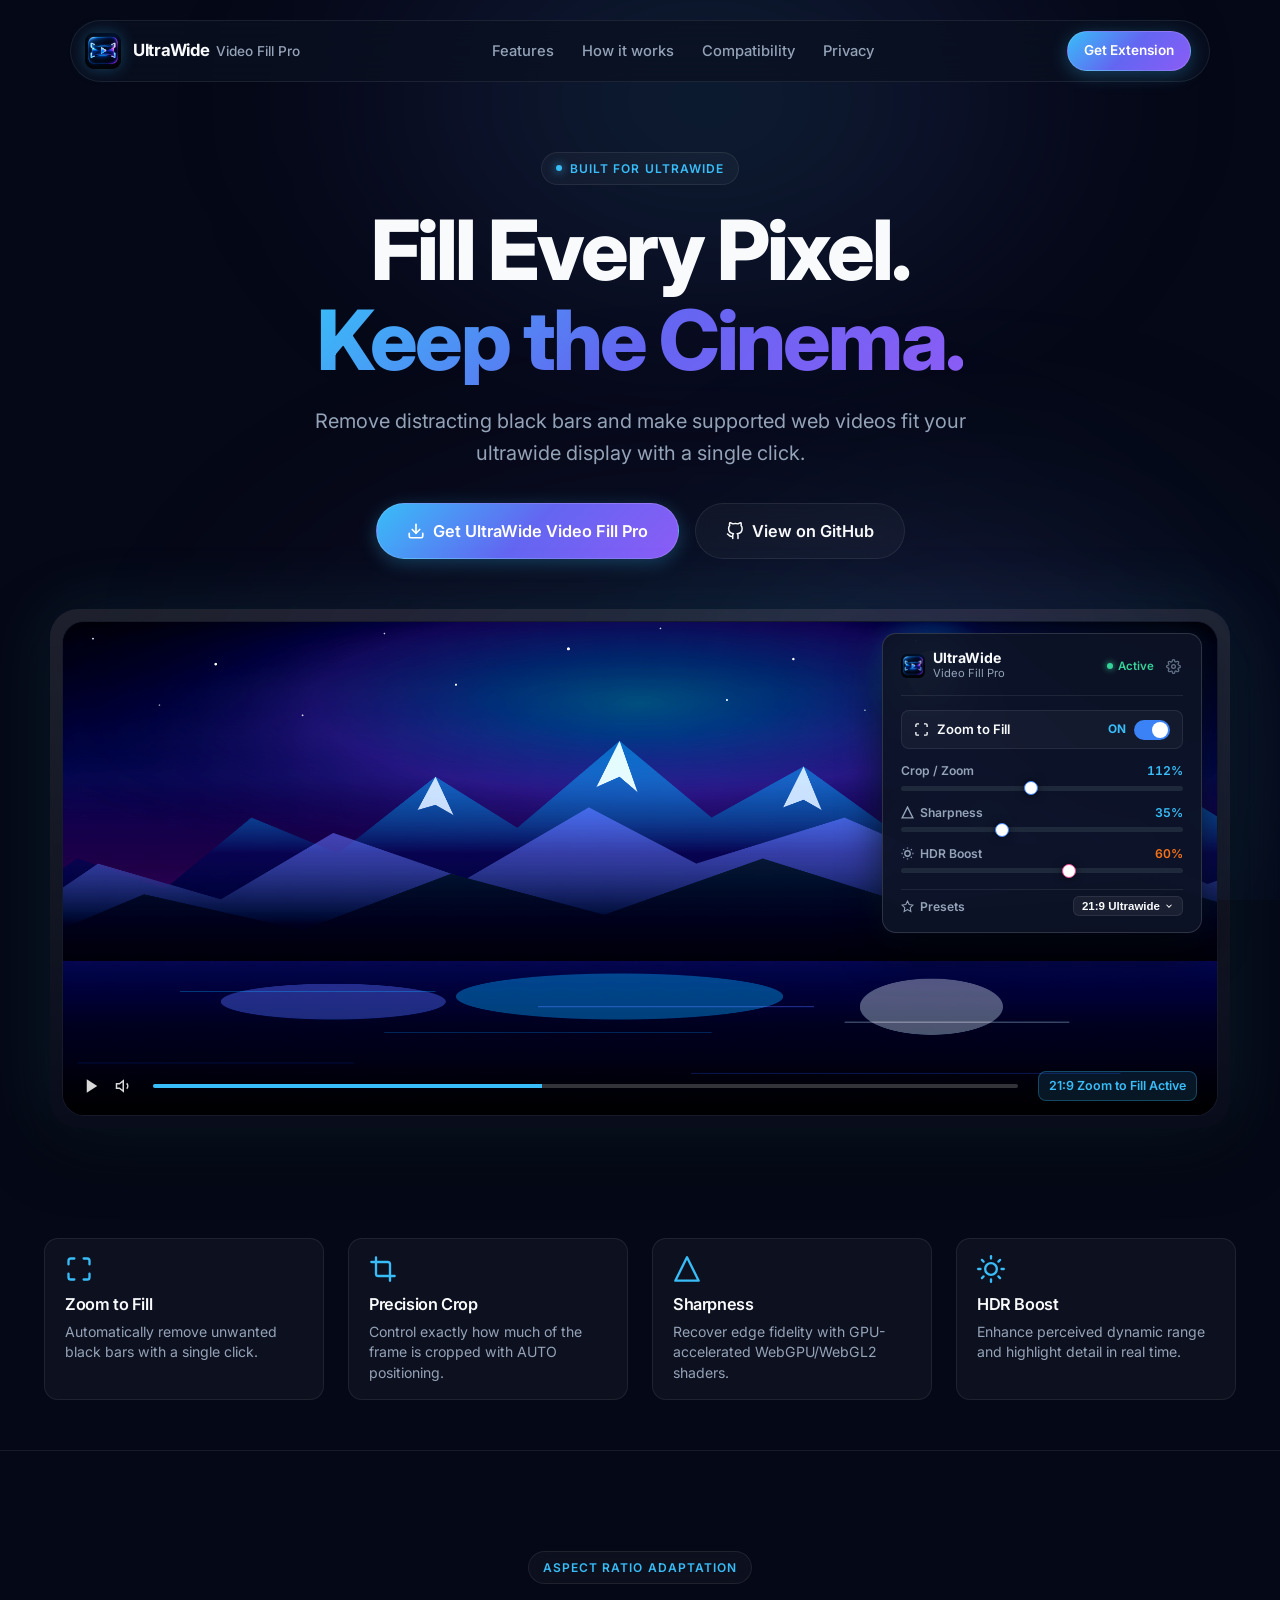
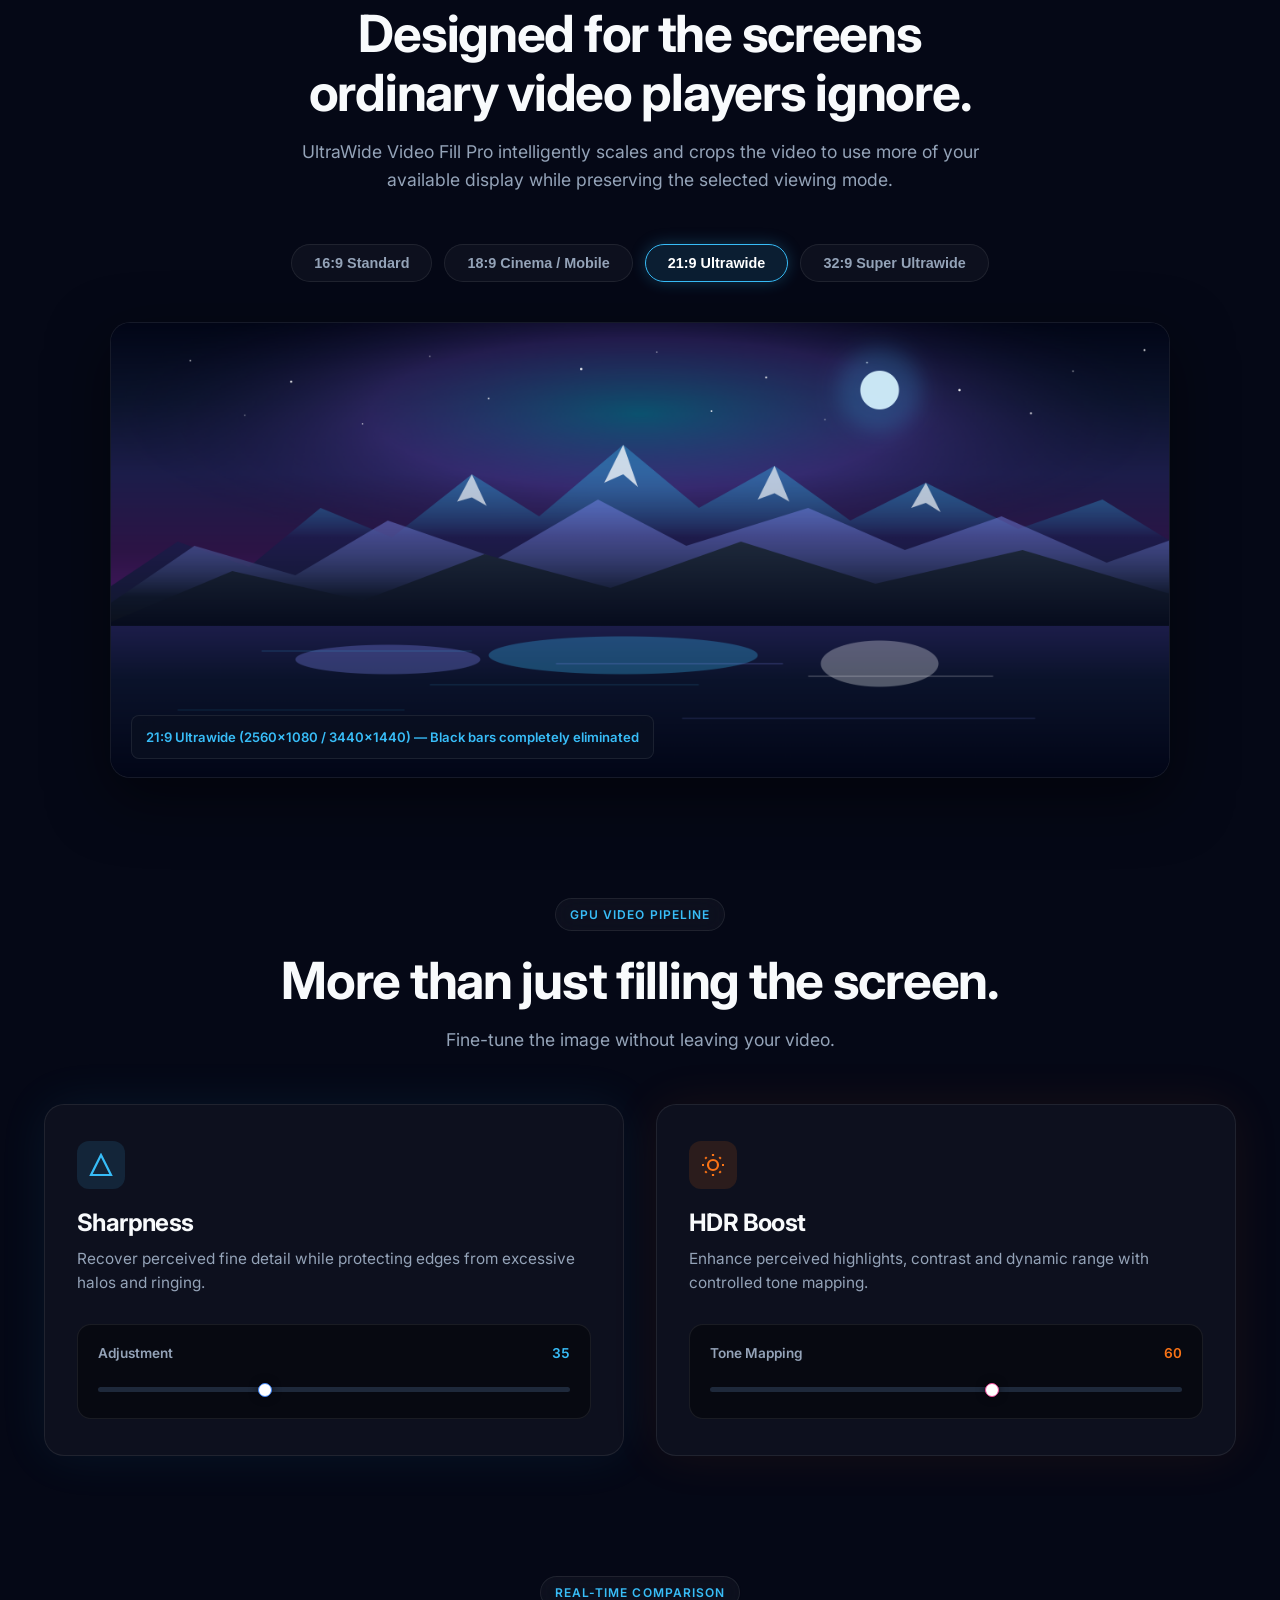
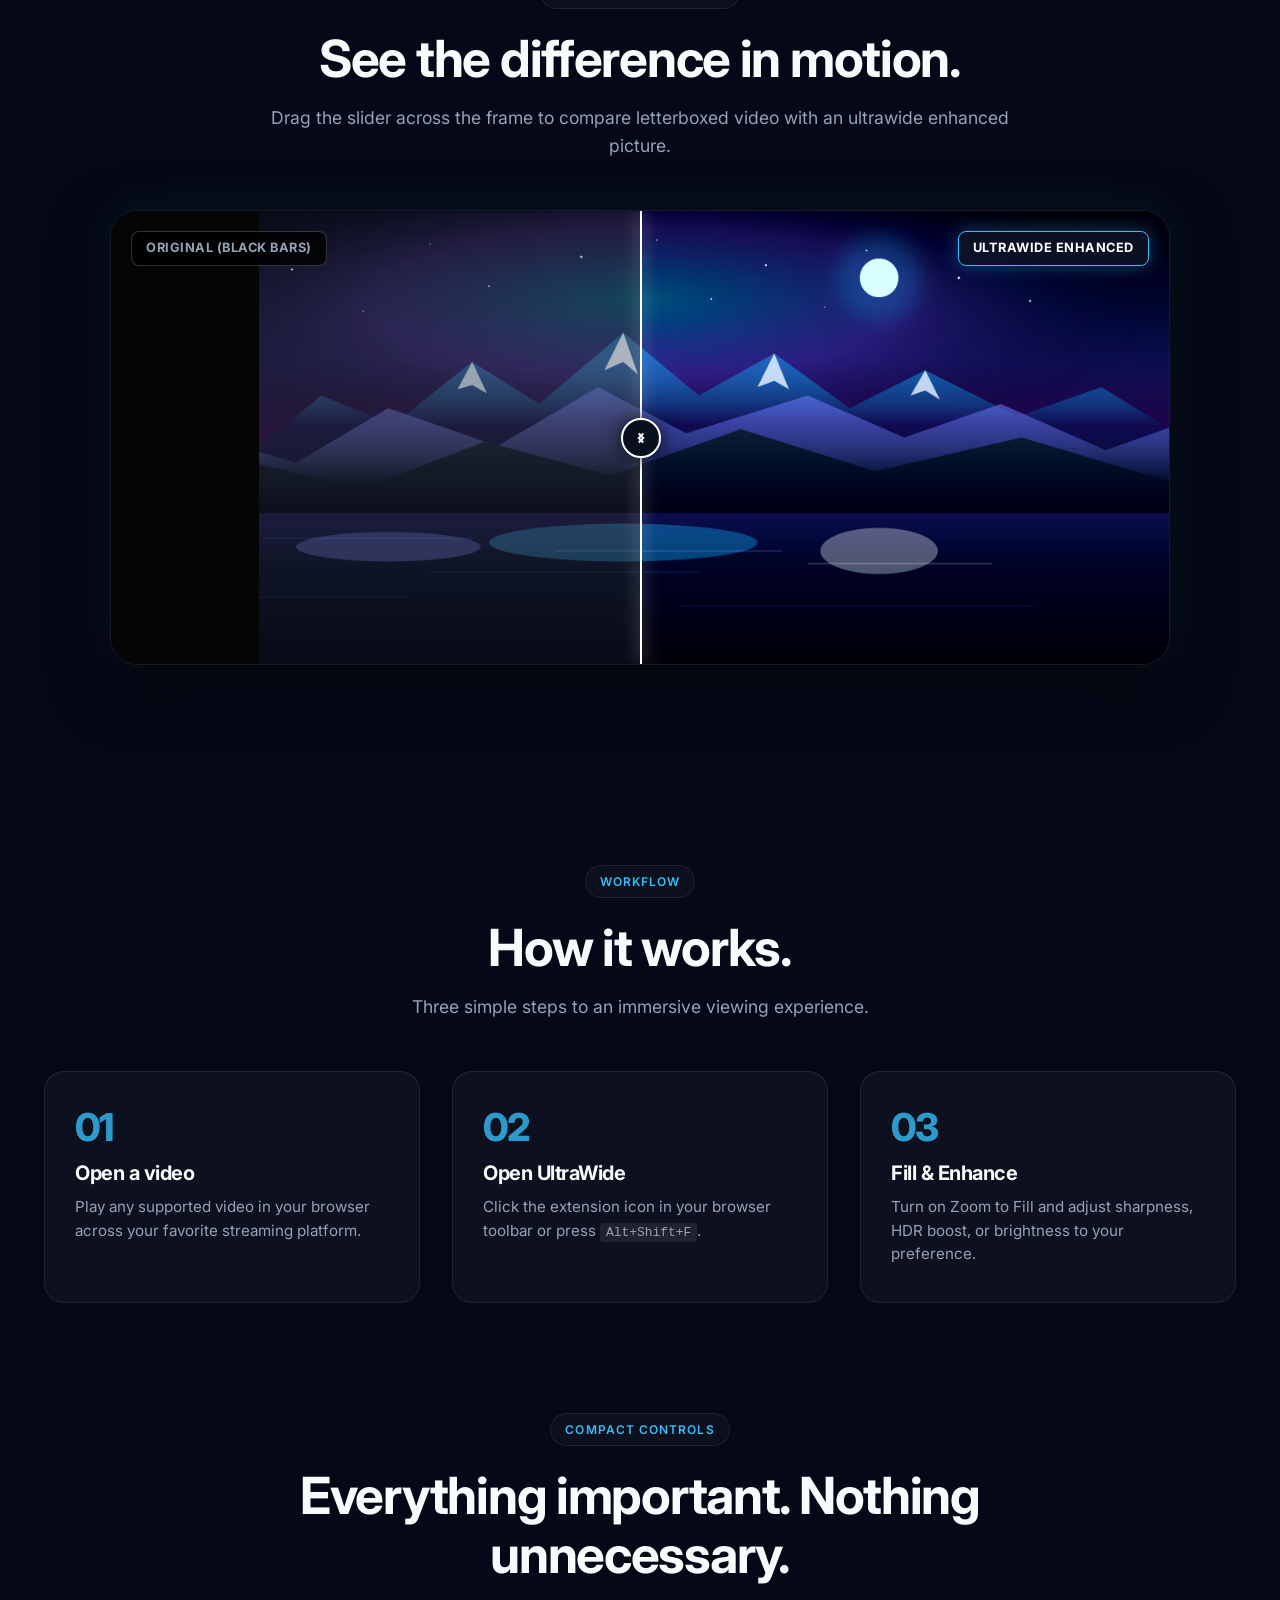
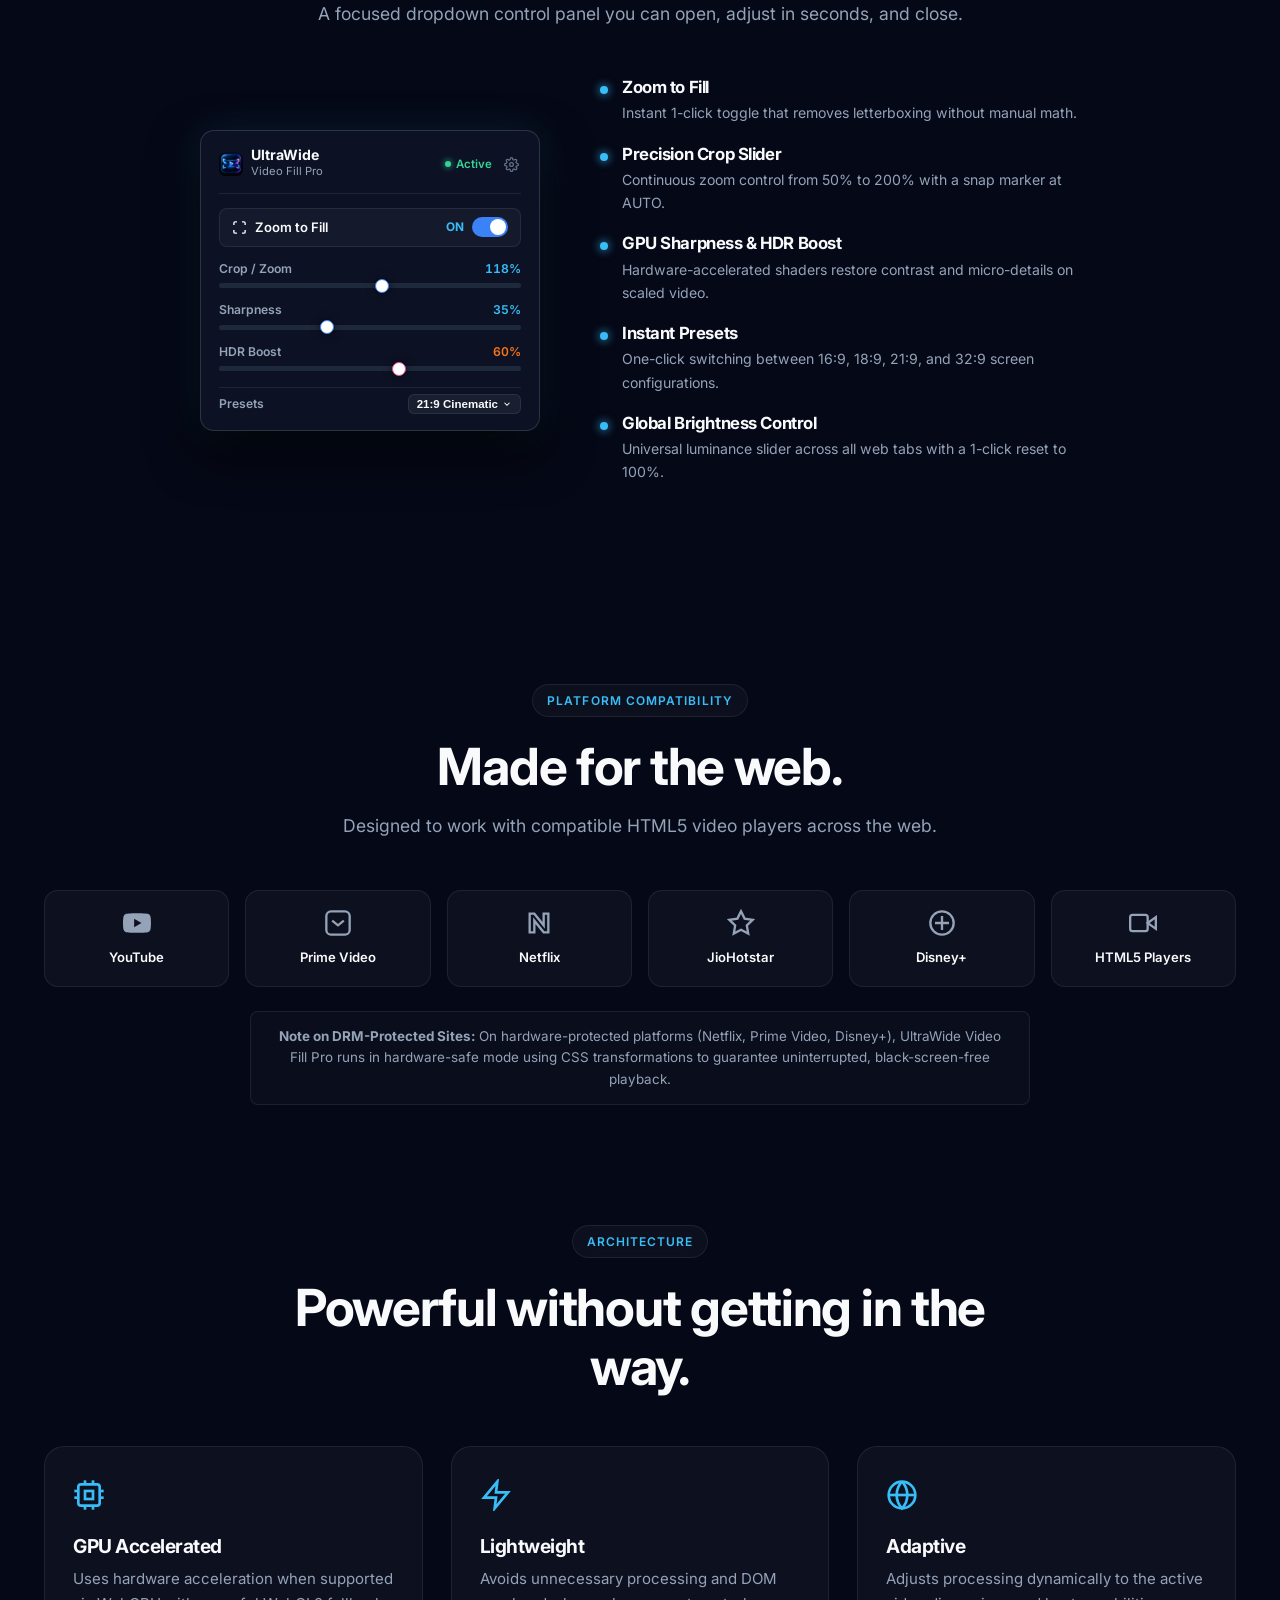
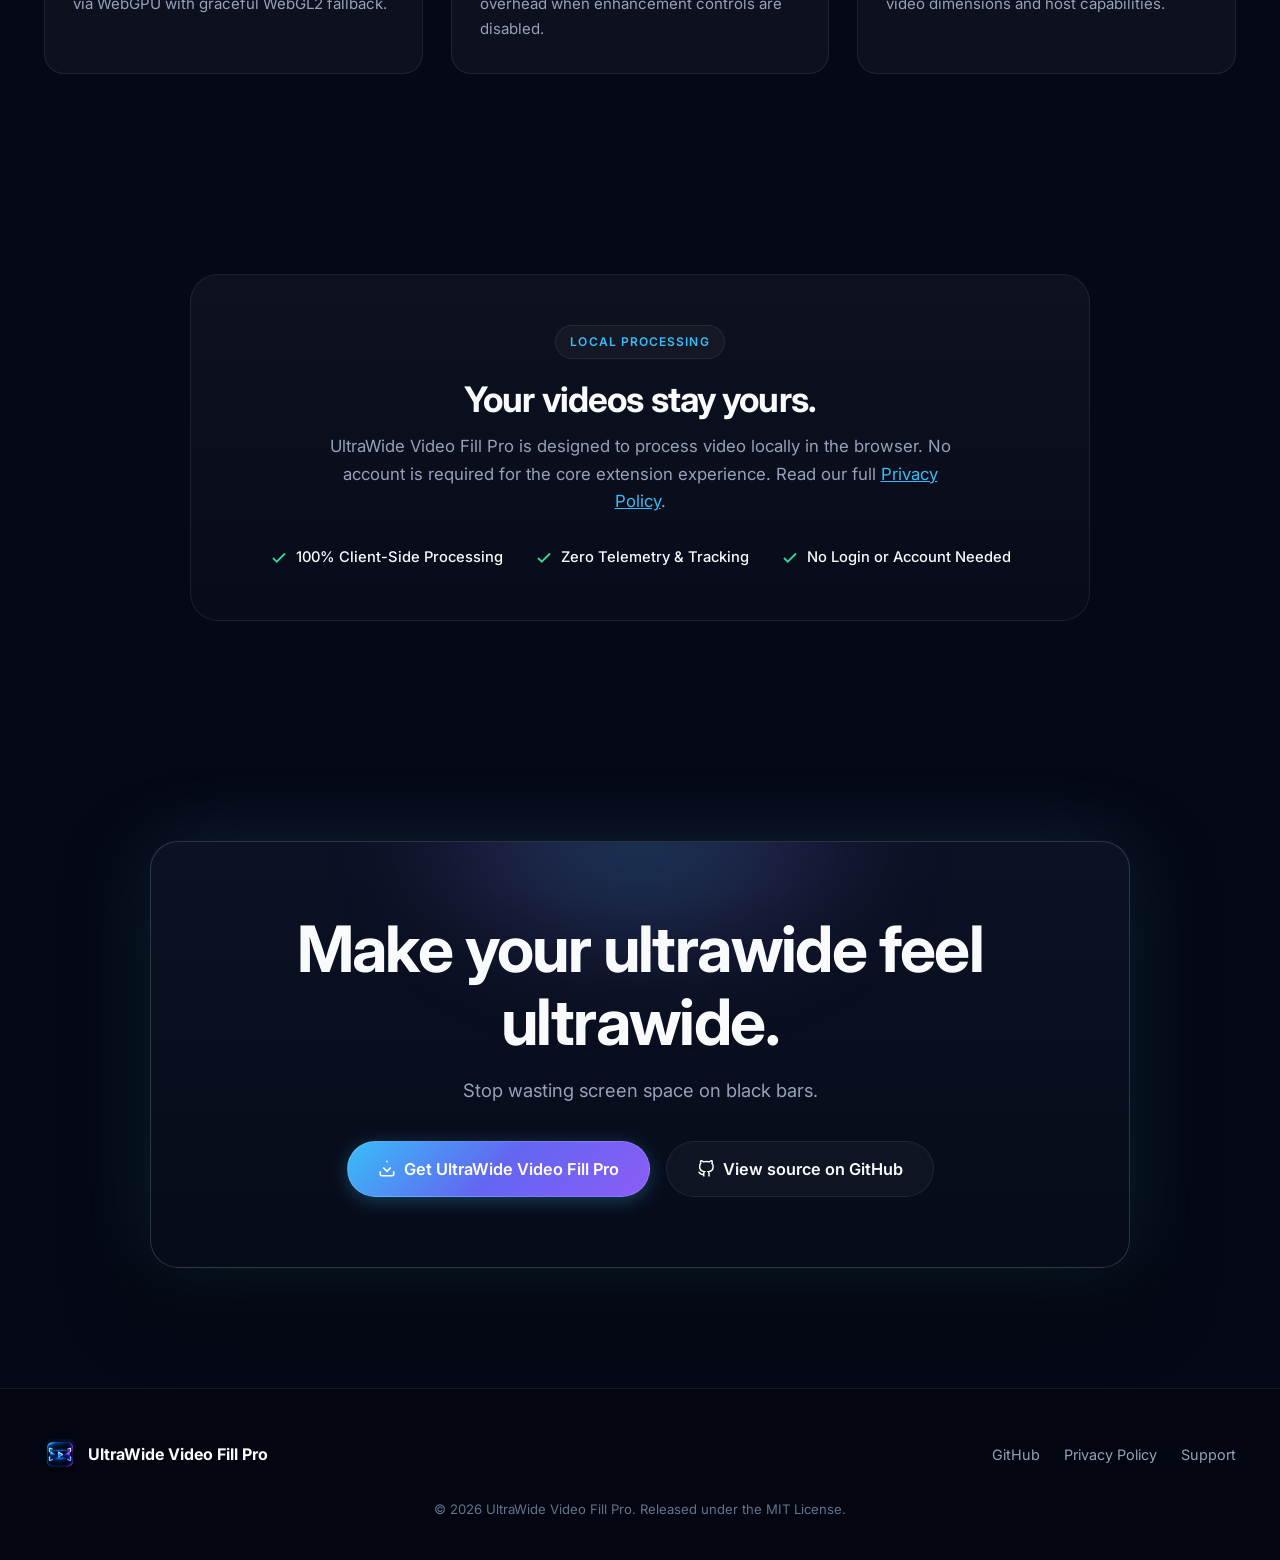
==== commit daedc583: "feat: add dedicated Privacy Policy page and update navigation links" ====
--- a/index.html
+++ b/index.html
@@ -714,7 +714,7 @@
       <div class="privacy-banner-card">
         <div class="eyebrow-badge">LOCAL PROCESSING</div>
         <h2>Your videos stay yours.</h2>
-        <p>UltraWide Video Fill Pro is designed to process video locally in the browser. No account is required for the core extension experience.</p>
+        <p>UltraWide Video Fill Pro is designed to process video locally in the browser. No account is required for the core extension experience. Read our full <a href="privacy.html" style="color: var(--accent-cyan); text-decoration: underline;">Privacy Policy</a>.</p>
 
         <div class="privacy-features-list">
           <div class="privacy-item">
@@ -779,7 +779,7 @@
 
         <ul class="footer-links">
           <li><a href="https://github.com/pratyushkk/ultrawide-video-fill-pro" target="_blank" rel="noopener noreferrer">GitHub</a></li>
-          <li><a href="https://github.com/pratyushkk/ultrawide-video-fill-pro/blob/main/PRIVACY_POLICY.md" target="_blank" rel="noopener noreferrer">Privacy</a></li>
+          <li><a href="privacy.html">Privacy Policy</a></li>
           <li><a href="https://github.com/pratyushkk/ultrawide-video-fill-pro/issues" target="_blank" rel="noopener noreferrer">Support</a></li>
         </ul>
       </div>
--- a/styles.css
+++ b/styles.css
@@ -1592,6 +1592,146 @@
     gap: 16px;
     align-items: center;
   }
+/* ==========================================================================
+   Privacy Policy Dedicated Page
+   ========================================================================== */
+.policy-page {
+  padding: 60px 0 100px;
+}
+
+.policy-card {
+  max-width: 880px;
+  margin: 0 auto;
+  background: rgba(13, 20, 38, 0.78);
+  border: 1px solid var(--border-highlight);
+  border-radius: var(--radius-xl);
+  padding: 48px 50px;
+  box-shadow: 0 24px 70px rgba(0, 0, 0, 0.6), 0 0 40px rgba(56, 189, 248, 0.08);
+  backdrop-filter: blur(24px);
+  -webkit-backdrop-filter: blur(24px);
+}
+
+.policy-header {
+  border-bottom: 1px solid var(--border-subtle);
+  padding-bottom: 28px;
+  margin-bottom: 36px;
+}
+
+.policy-header h1 {
+  font-size: clamp(2.2rem, 4.5vw, 3.2rem);
+  margin-bottom: 12px;
+}
+
+.policy-meta {
+  display: flex;
+  align-items: center;
+  gap: 20px;
+  font-size: 0.88rem;
+  color: var(--text-muted);
+  flex-wrap: wrap;
+}
+
+.policy-meta span {
+  display: inline-flex;
+  align-items: center;
+  gap: 6px;
+}
+
+.policy-highlight-box {
+  background: rgba(56, 189, 248, 0.06);
+  border: 1px solid rgba(56, 189, 248, 0.25);
+  border-radius: var(--radius-md);
+  padding: 20px 24px;
+  margin-bottom: 36px;
+}
+
+.policy-highlight-box h3 {
+  font-size: 1.08rem;
+  color: var(--accent-cyan);
+  margin-bottom: 8px;
+  display: flex;
+  align-items: center;
+  gap: 8px;
+}
+
+.policy-highlight-box p {
+  font-size: 0.94rem;
+  color: var(--text-primary);
+  line-height: 1.6;
+}
+
+.policy-section {
+  margin-bottom: 38px;
+}
+
+.policy-section h2 {
+  font-size: 1.35rem;
+  color: var(--text-primary);
+  margin-bottom: 14px;
+  display: flex;
+  align-items: center;
+  gap: 10px;
+}
+
+.policy-section p {
+  font-size: 0.98rem;
+  color: var(--text-secondary);
+  line-height: 1.7;
+  margin-bottom: 14px;
+}
+
+.policy-section ul {
+  list-style: none;
+  padding-left: 0;
+  display: flex;
+  flex-direction: column;
+  gap: 12px;
+  margin-bottom: 16px;
+}
+
+.policy-section li {
+  font-size: 0.95rem;
+  color: var(--text-secondary);
+  line-height: 1.65;
+  display: flex;
+  align-items: flex-start;
+  gap: 10px;
+}
+
+.policy-section li svg {
+  color: var(--accent-cyan);
+  flex-shrink: 0;
+  margin-top: 4px;
+}
+
+.policy-section strong {
+  color: var(--text-primary);
+}
+
+.policy-section code {
+  font-family: monospace;
+  background: rgba(255, 255, 255, 0.07);
+  padding: 2px 7px;
+  border-radius: 4px;
+  font-size: 0.88em;
+  color: var(--accent-cyan);
+}
+
+.policy-footer-note {
+  border-top: 1px solid var(--border-subtle);
+  padding-top: 28px;
+  margin-top: 40px;
+  display: flex;
+  align-items: center;
+  justify-content: space-between;
+  flex-wrap: wrap;
+  gap: 16px;
+}
+
+@media (max-width: 768px) {
+  .policy-card {
+    padding: 30px 20px;
+  }
 }
 
 /* Respect Reduced Motion */
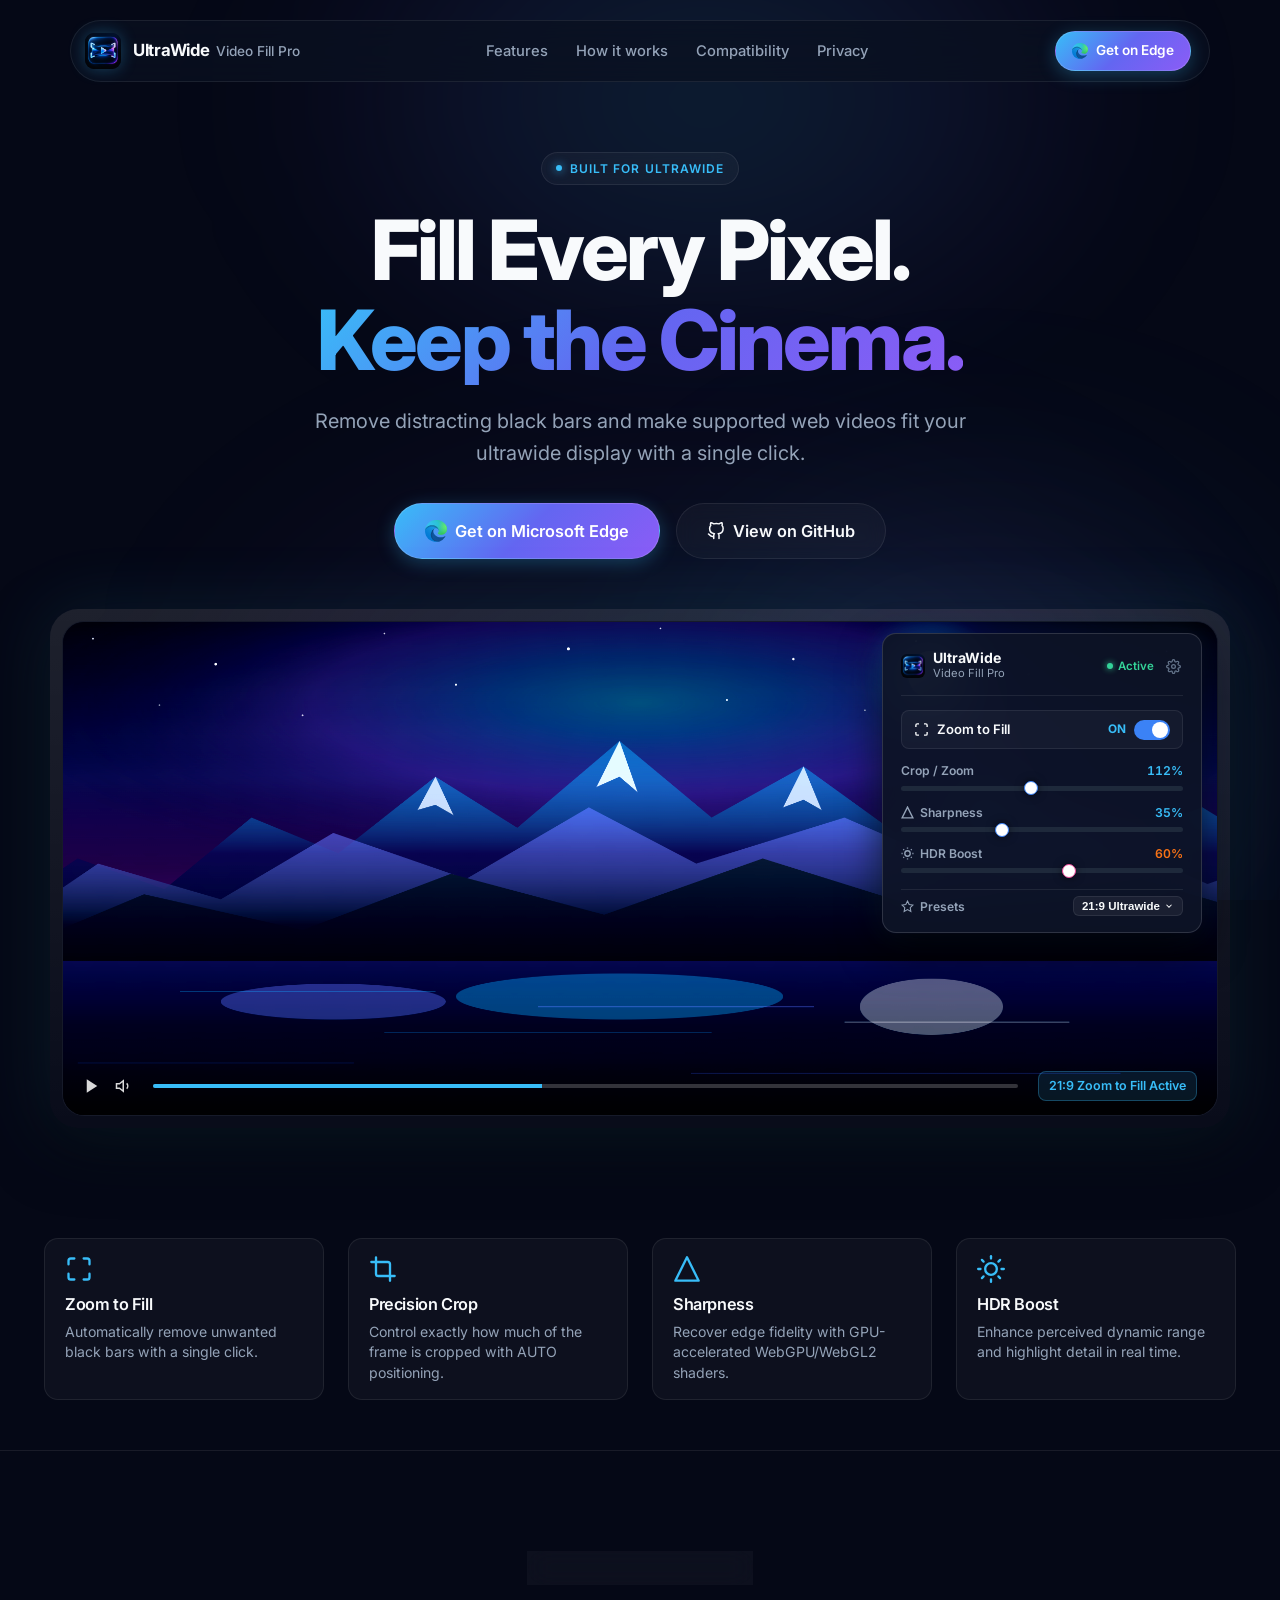
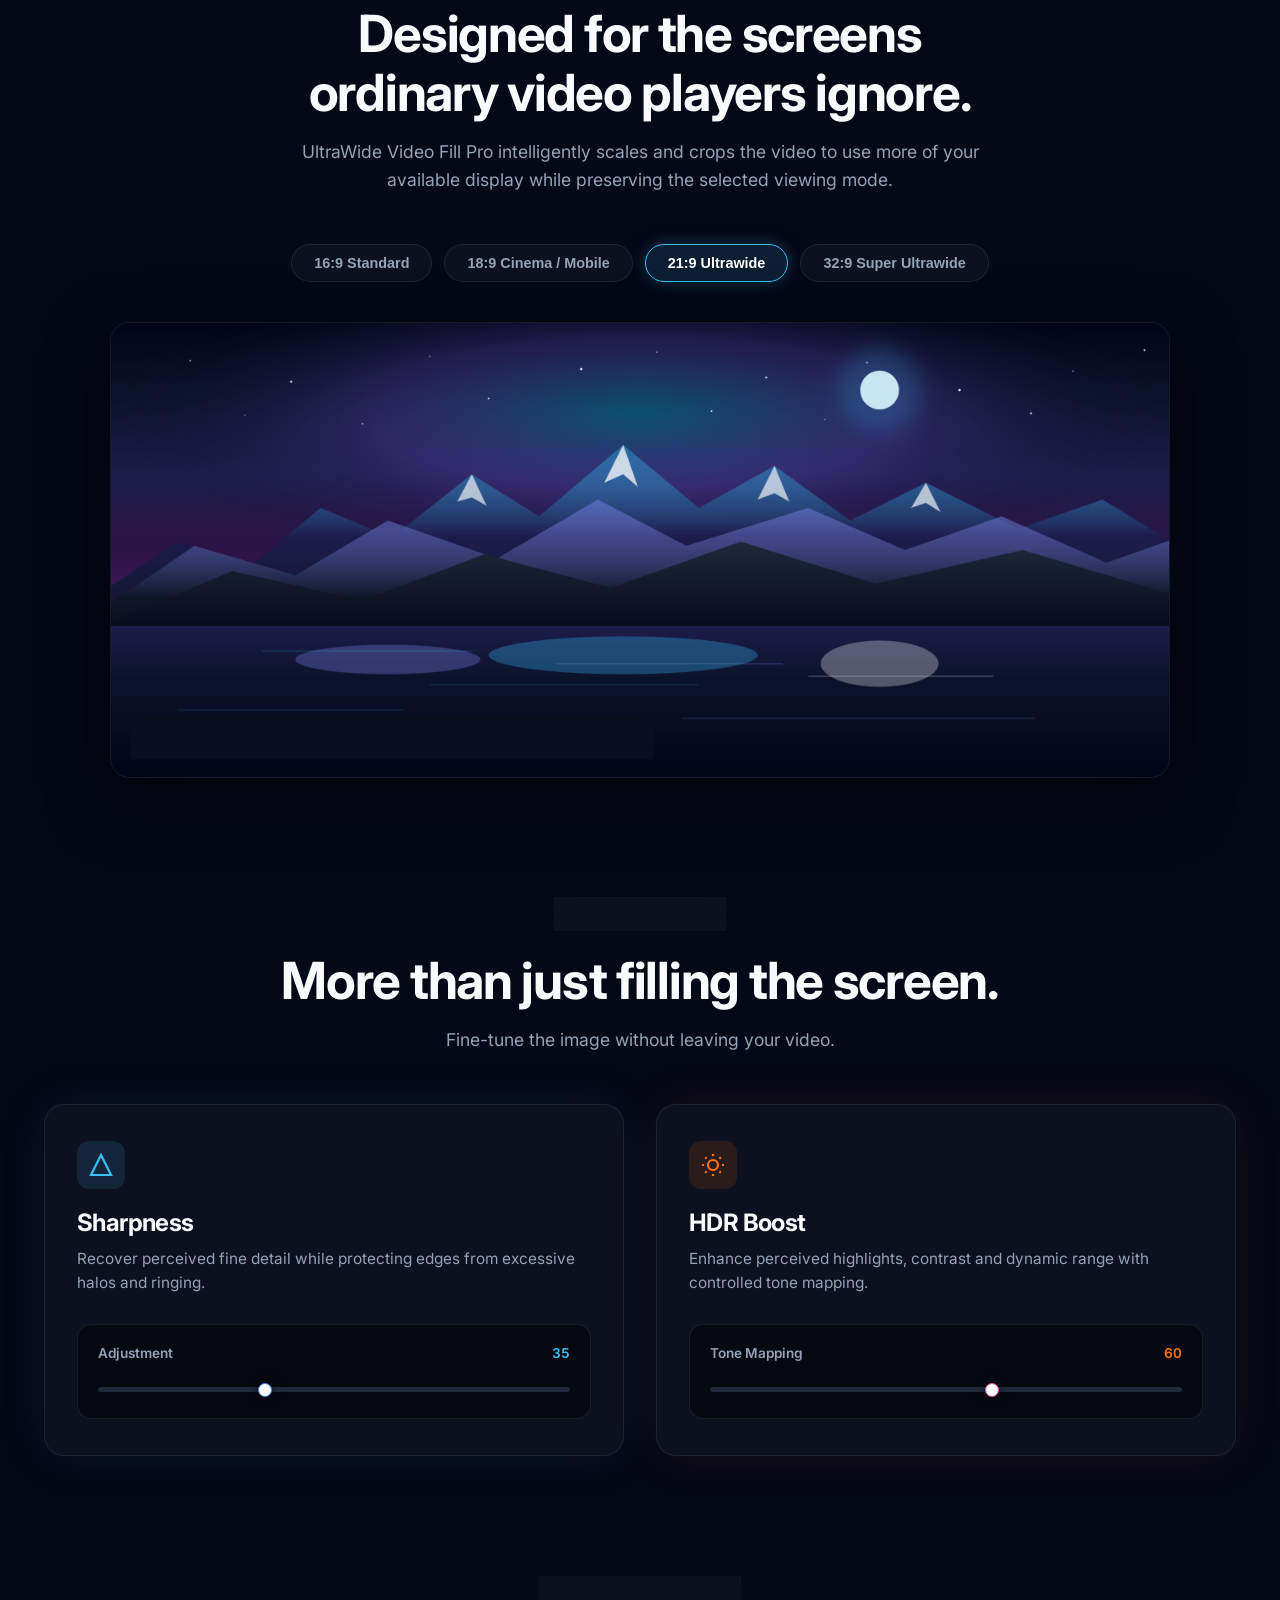
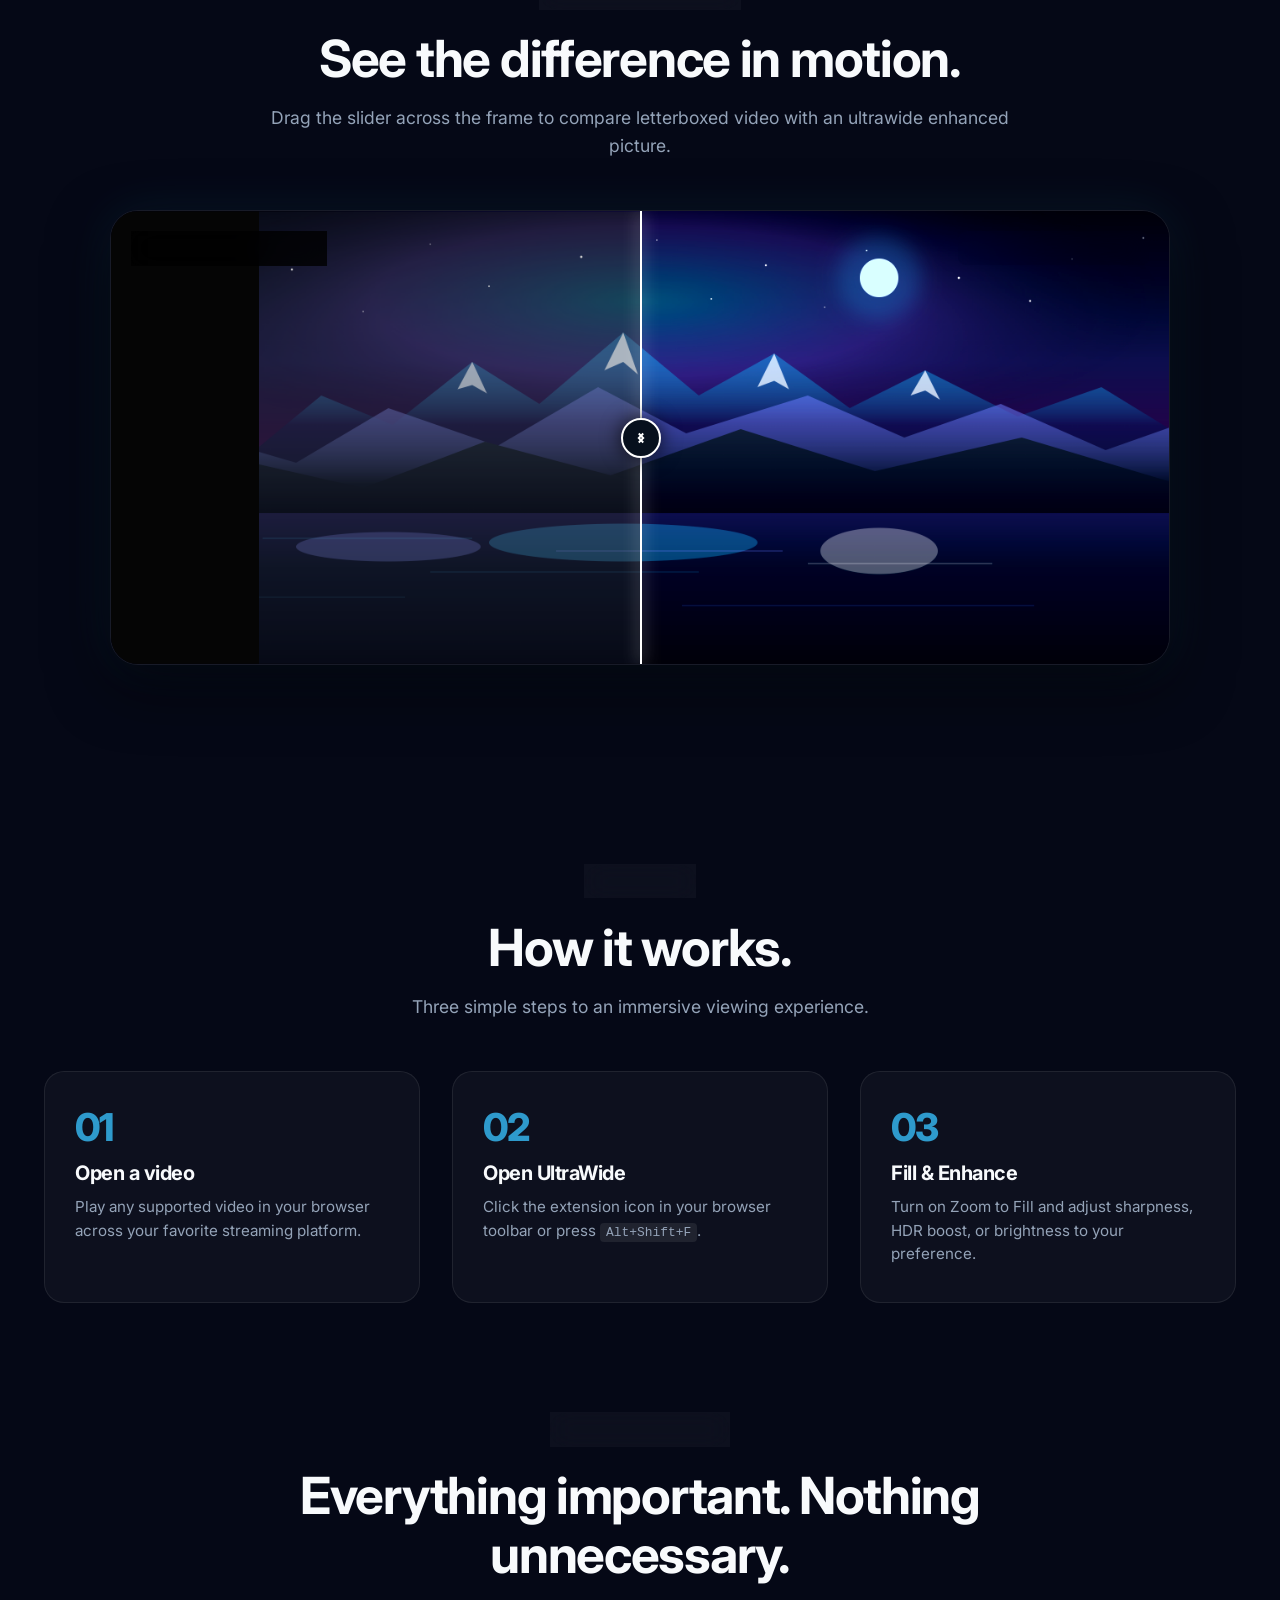
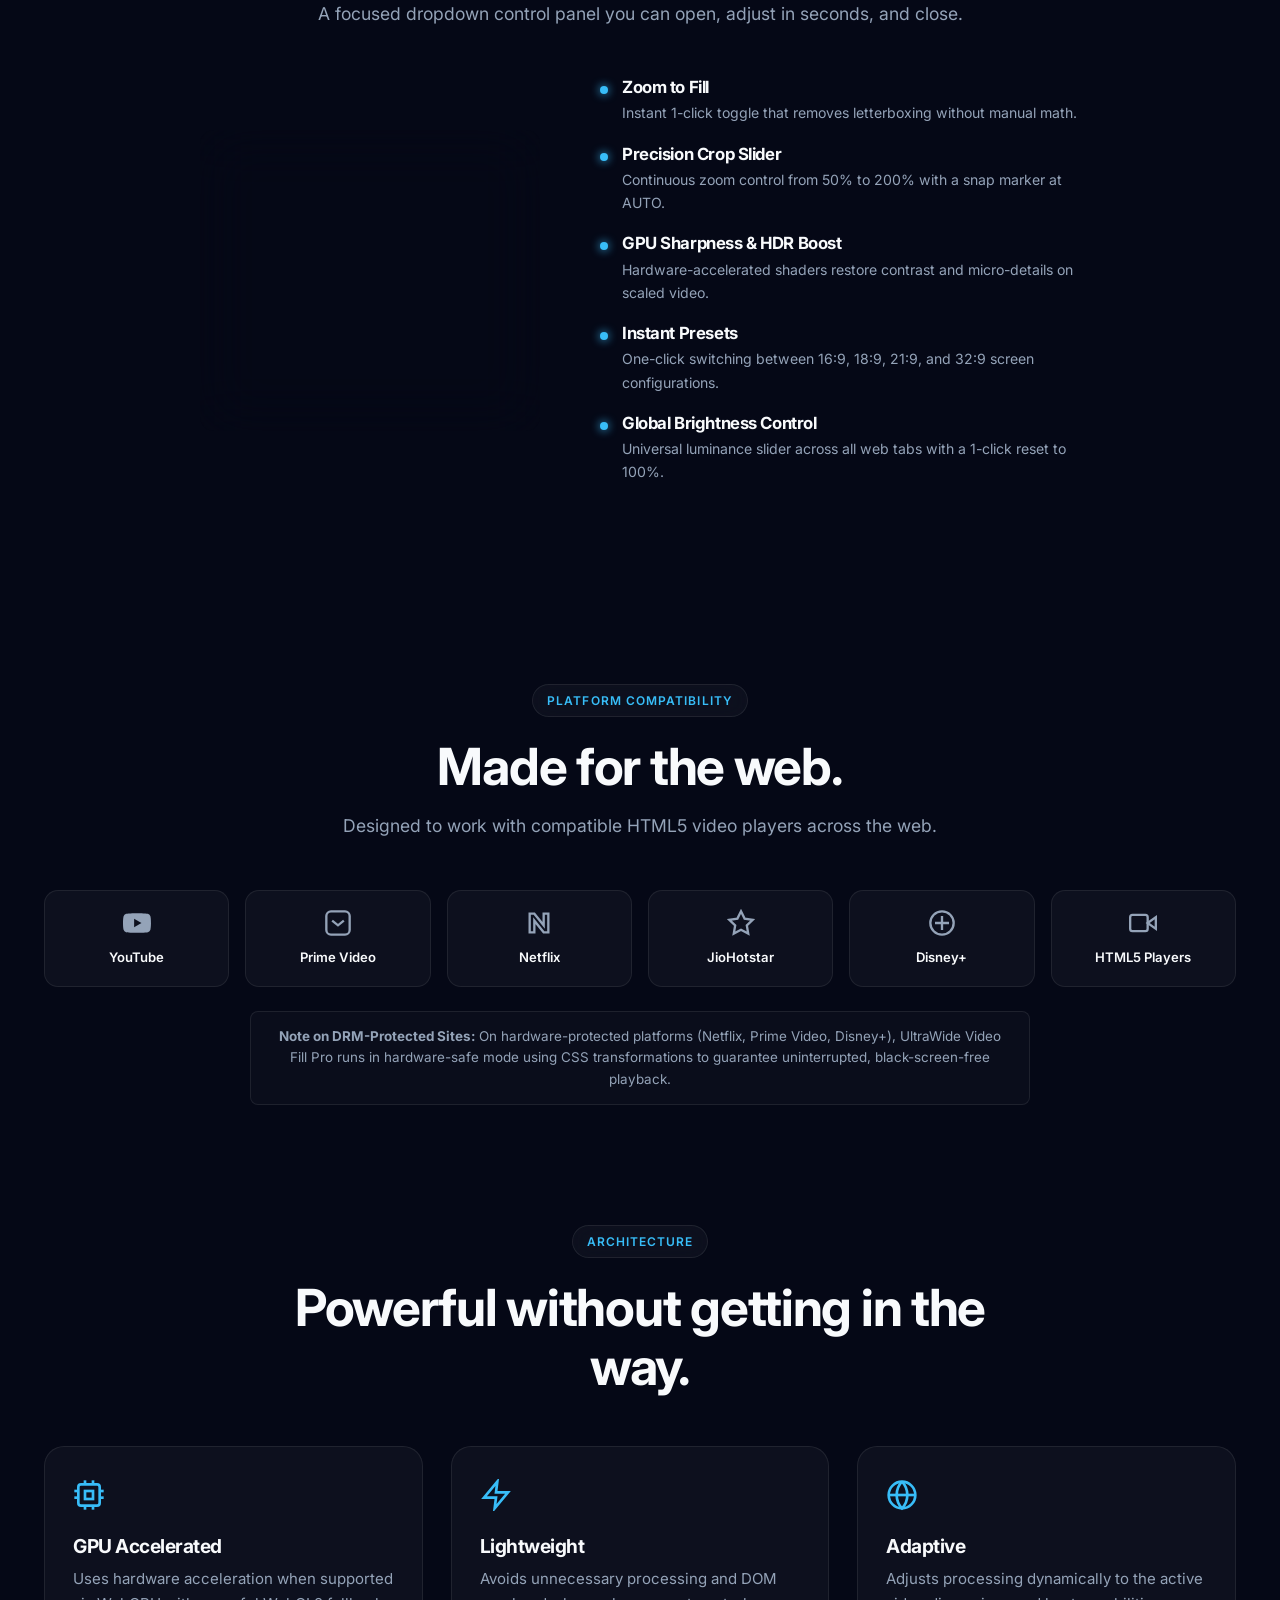
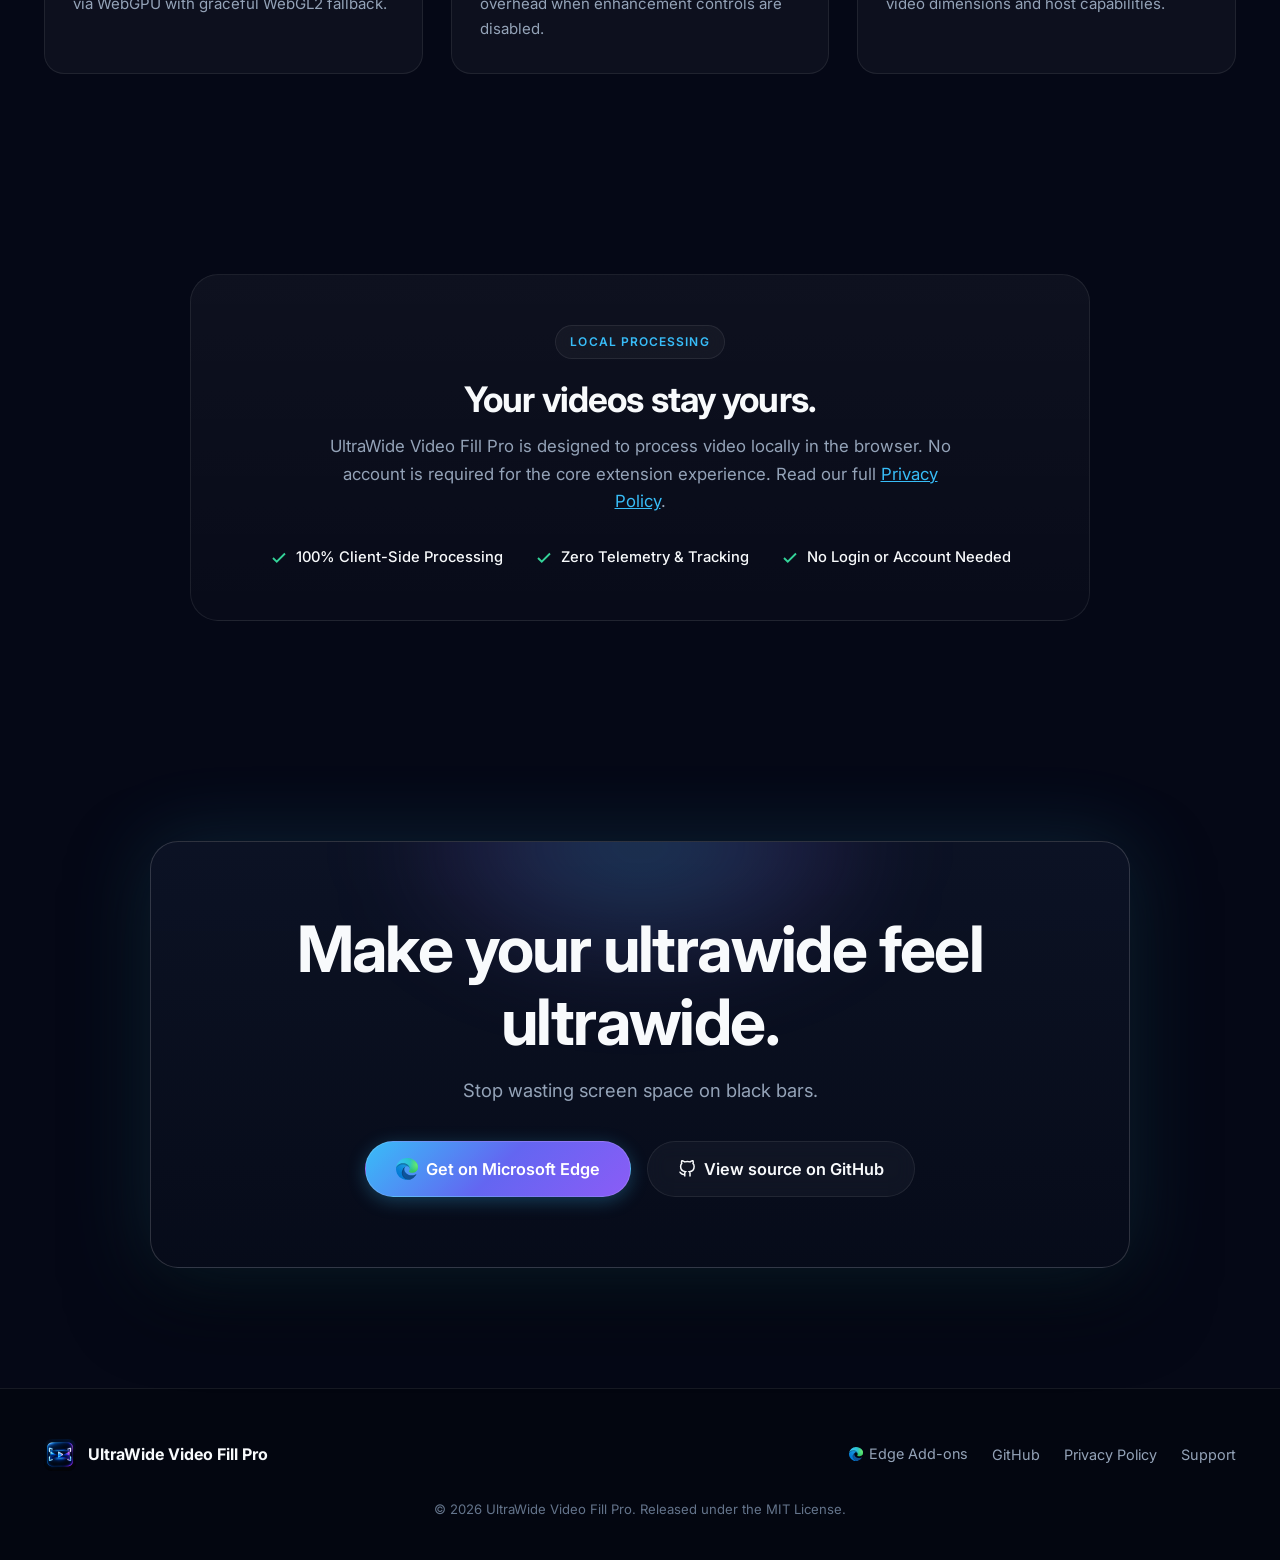
==== commit 40278483: "feat: add Microsoft Edge store direct link and Edge logo" ====
--- a/index.html
+++ b/index.html
@@ -62,7 +62,10 @@
       </ul>
 
       <div class="nav-actions">
-        <a href="https://github.com/pratyushkk/ultrawide-video-fill-pro/releases/latest" class="btn btn-primary btn-sm">Get Extension</a>
+        <a href="https://microsoftedge.microsoft.com/addons/detail/ultrawide-video-fill-pro/kllbjjefnjodgoaglaghcakajfbjmpnm" target="_blank" rel="noopener noreferrer" class="btn btn-primary btn-sm">
+          <img src="assets/edge-logo.svg" alt="Microsoft Edge" style="width: 16px; height: 16px; display: inline-block; vertical-align: middle;">
+          Get on Edge
+        </a>
       </div>
 
       <button class="nav-mobile-toggle" aria-label="Toggle navigation menu" aria-expanded="false">
@@ -82,7 +85,10 @@
         <li><a href="#compatibility">Compatibility</a></li>
         <li><a href="#privacy">Privacy</a></li>
       </ul>
-      <a href="https://github.com/pratyushkk/ultrawide-video-fill-pro/releases/latest" class="btn btn-primary" style="width: 100%;">Get Extension</a>
+      <a href="https://microsoftedge.microsoft.com/addons/detail/ultrawide-video-fill-pro/kllbjjefnjodgoaglaghcakajfbjmpnm" target="_blank" rel="noopener noreferrer" class="btn btn-primary" style="width: 100%;">
+        <img src="assets/edge-logo.svg" alt="Microsoft Edge" style="width: 18px; height: 18px; display: inline-block; vertical-align: middle;">
+        Get on Microsoft Edge
+      </a>
     </div>
   </nav>
 
@@ -103,13 +109,9 @@
         </p>
 
         <div class="hero-buttons">
-          <a href="https://github.com/pratyushkk/ultrawide-video-fill-pro/releases/latest" class="btn btn-primary btn-lg">
-            <svg width="18" height="18" viewBox="0 0 24 24" fill="none" stroke="currentColor" stroke-width="2.2" stroke-linecap="round" stroke-linejoin="round">
-              <path d="M21 15v4a2 2 0 0 1-2 2H5a2 2 0 0 1-2-2v-4"></path>
-              <polyline points="7 10 12 15 17 10"></polyline>
-              <line x1="12" y1="15" x2="12" y2="3"></line>
-            </svg>
-            Get UltraWide Video Fill Pro
+          <a href="https://microsoftedge.microsoft.com/addons/detail/ultrawide-video-fill-pro/kllbjjefnjodgoaglaghcakajfbjmpnm" target="_blank" rel="noopener noreferrer" class="btn btn-primary btn-lg">
+            <img src="assets/edge-logo.svg" alt="Microsoft Edge" style="width: 22px; height: 22px; display: inline-block; vertical-align: middle;">
+            Get on Microsoft Edge
           </a>
           <a href="https://github.com/pratyushkk/ultrawide-video-fill-pro" target="_blank" rel="noopener noreferrer" class="btn btn-secondary btn-lg">
             <svg width="18" height="18" viewBox="0 0 24 24" fill="none" stroke="currentColor" stroke-width="2" stroke-linecap="round" stroke-linejoin="round">
@@ -749,13 +751,9 @@
         <p>Stop wasting screen space on black bars.</p>
         
         <div class="final-cta-buttons">
-          <a href="https://github.com/pratyushkk/ultrawide-video-fill-pro/releases/latest" class="btn btn-primary btn-lg">
-            <svg width="18" height="18" viewBox="0 0 24 24" fill="none" stroke="currentColor" stroke-width="2.2">
-              <path d="M21 15v4a2 2 0 0 1-2 2H5a2 2 0 0 1-2-2v-4"></path>
-              <polyline points="7 10 12 15 17 10"></polyline>
-              <line x1="12" y1="1" x2="12" y2="3"></line>
-            </svg>
-            Get UltraWide Video Fill Pro
+          <a href="https://microsoftedge.microsoft.com/addons/detail/ultrawide-video-fill-pro/kllbjjefnjodgoaglaghcakajfbjmpnm" target="_blank" rel="noopener noreferrer" class="btn btn-primary btn-lg">
+            <img src="assets/edge-logo.svg" alt="Microsoft Edge" style="width: 22px; height: 22px; display: inline-block; vertical-align: middle;">
+            Get on Microsoft Edge
           </a>
           <a href="https://github.com/pratyushkk/ultrawide-video-fill-pro" target="_blank" rel="noopener noreferrer" class="btn btn-secondary btn-lg">
             <svg width="18" height="18" viewBox="0 0 24 24" fill="none" stroke="currentColor" stroke-width="2">
@@ -778,6 +776,7 @@
         </div>
 
         <ul class="footer-links">
+          <li><a href="https://microsoftedge.microsoft.com/addons/detail/ultrawide-video-fill-pro/kllbjjefnjodgoaglaghcakajfbjmpnm" target="_blank" rel="noopener noreferrer" style="display: inline-flex; align-items: center; gap: 6px;"><img src="assets/edge-logo.svg" alt="Edge" style="width: 14px; height: 14px;">Edge Add-ons</a></li>
           <li><a href="https://github.com/pratyushkk/ultrawide-video-fill-pro" target="_blank" rel="noopener noreferrer">GitHub</a></li>
           <li><a href="privacy.html">Privacy Policy</a></li>
           <li><a href="https://github.com/pratyushkk/ultrawide-video-fill-pro/issues" target="_blank" rel="noopener noreferrer">Support</a></li>
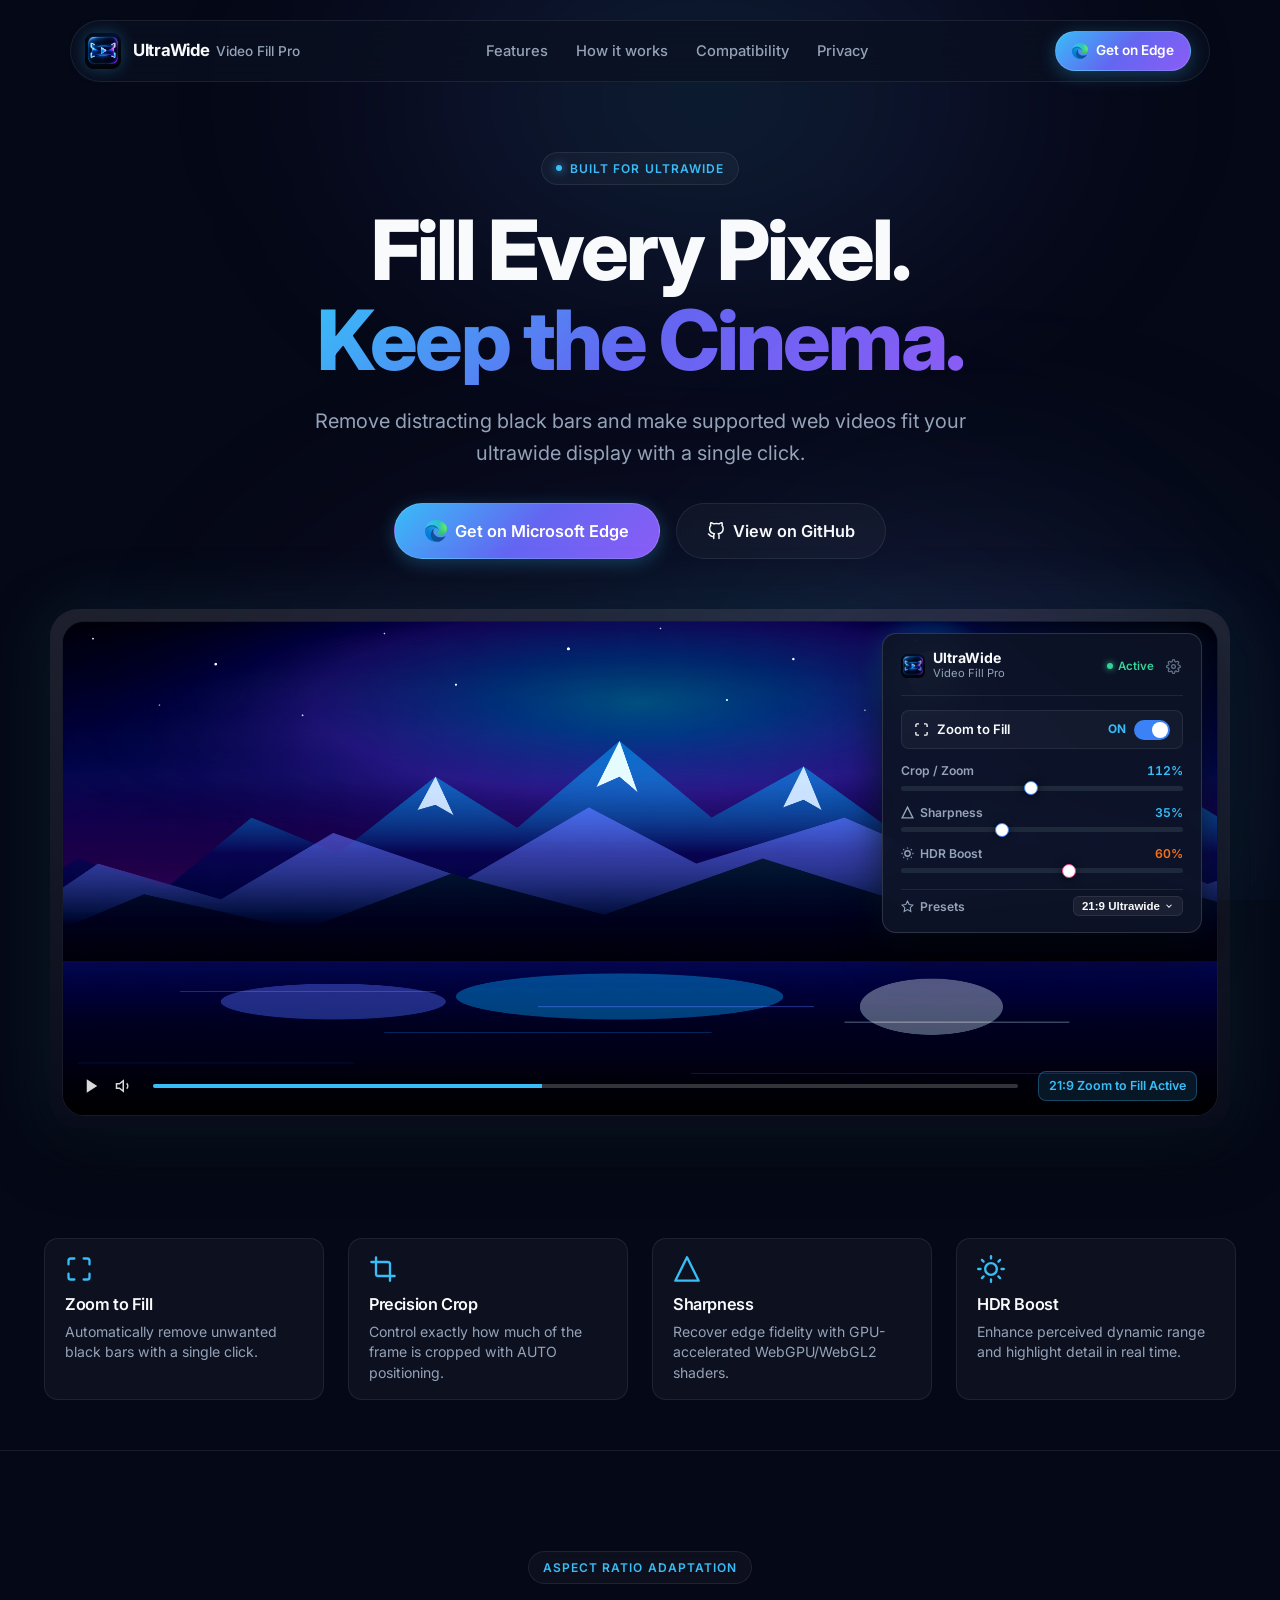
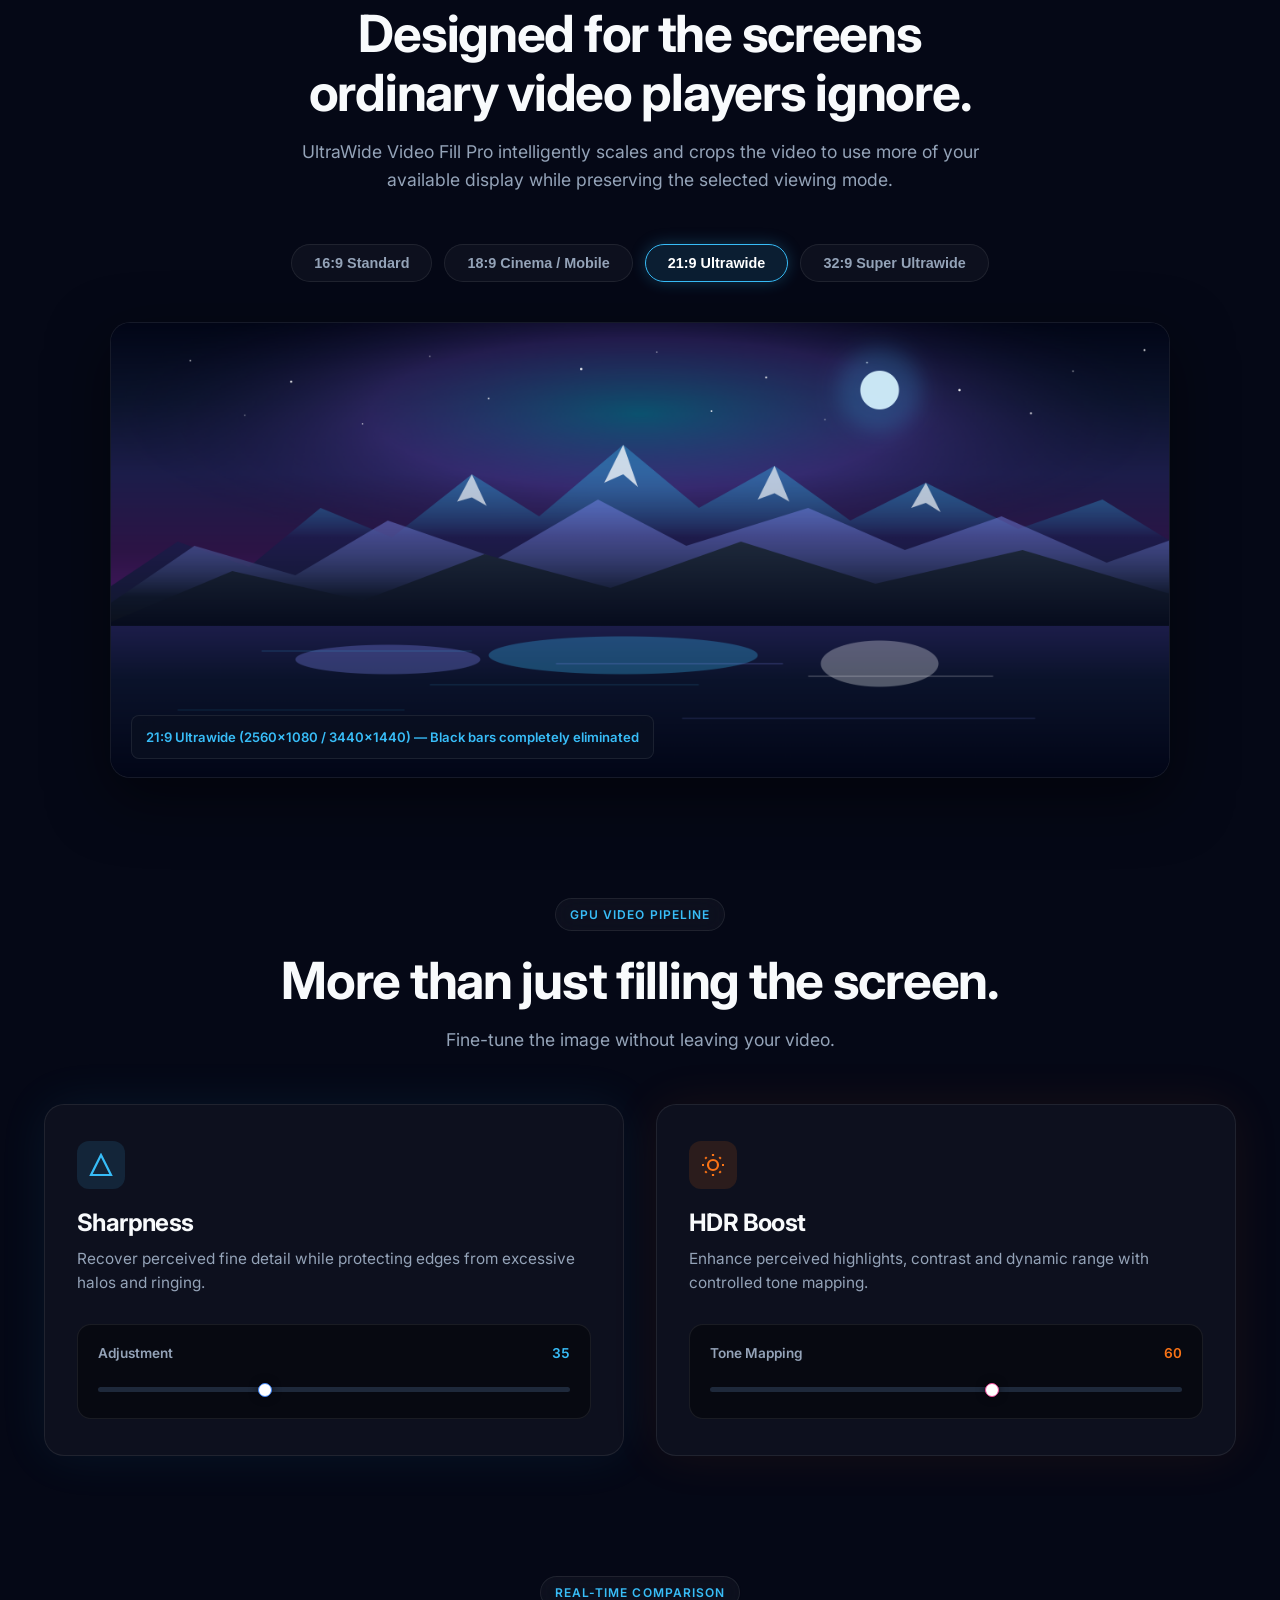
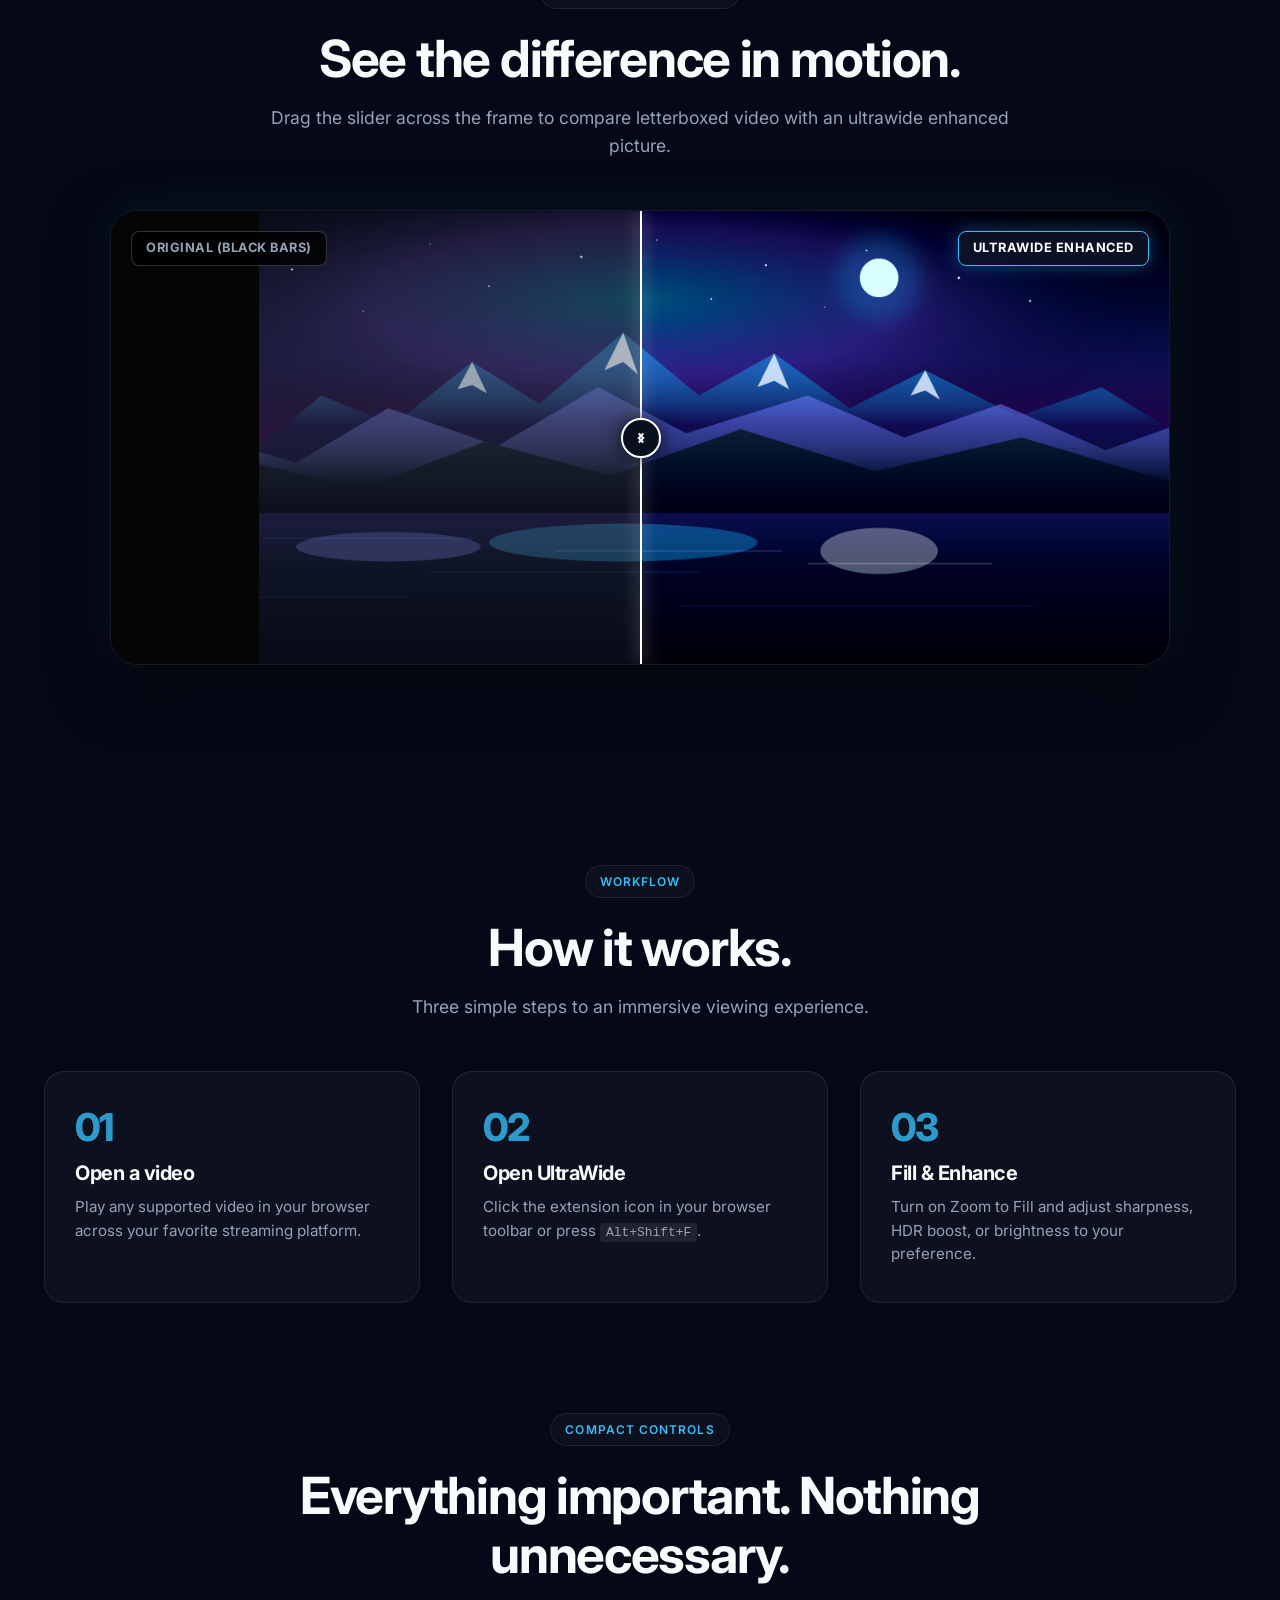
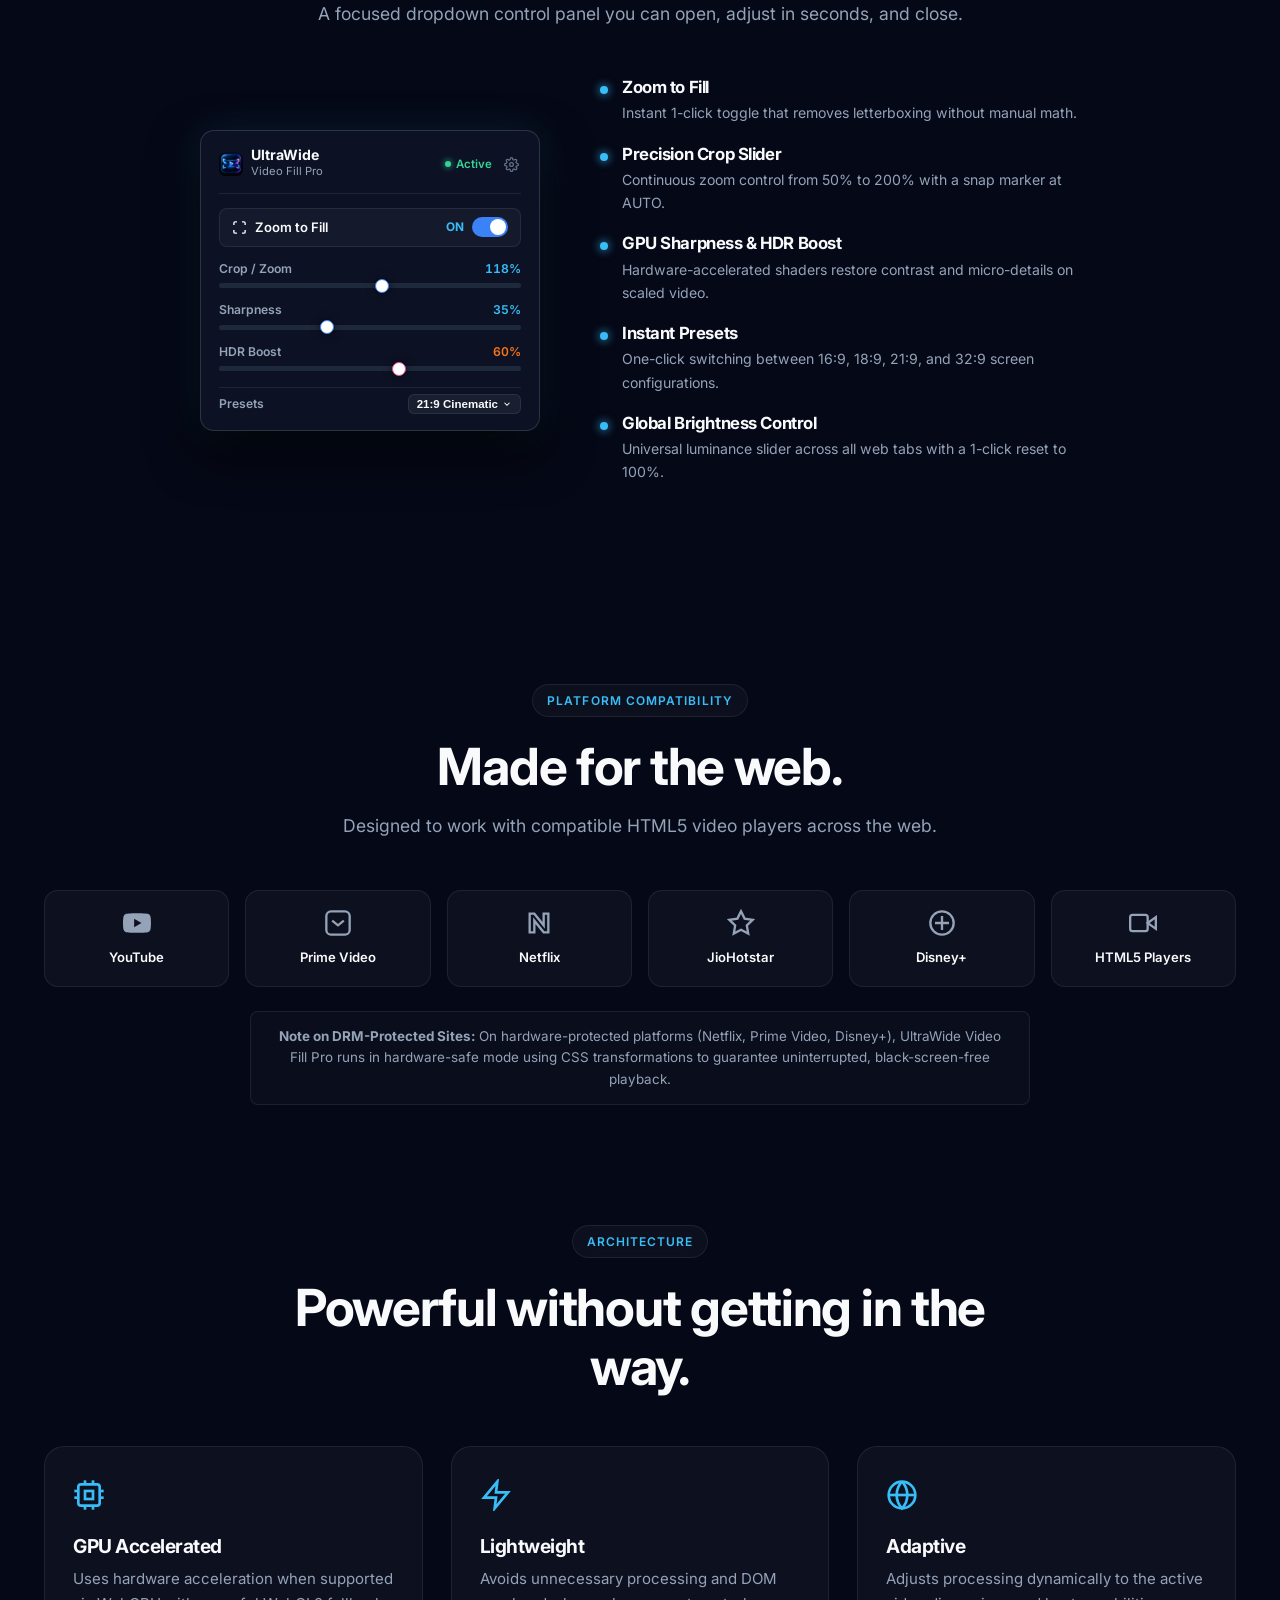
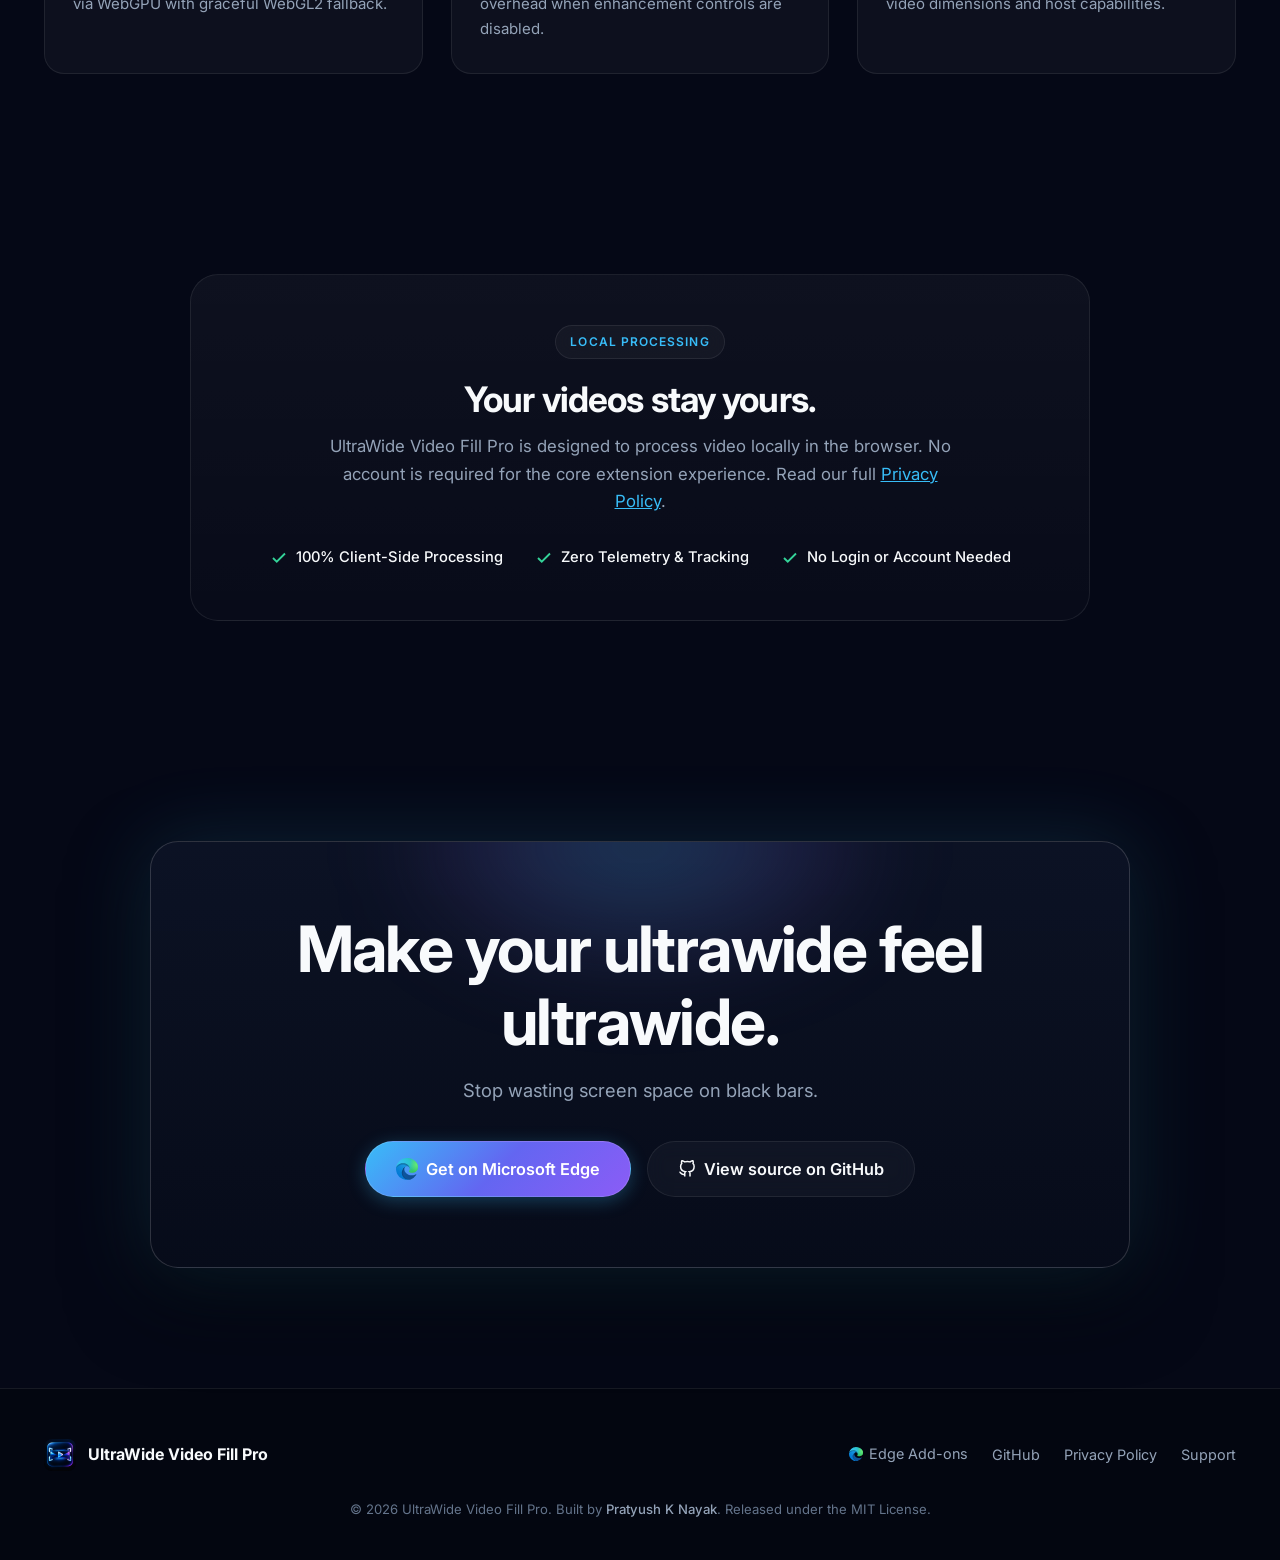
==== commit c9e83573: "docs: add creator attribution for Pratyush K Nayak in footer" ====
--- a/index.html
+++ b/index.html
@@ -784,7 +784,7 @@
       </div>
 
       <div class="footer-bottom">
-        &copy; 2026 UltraWide Video Fill Pro. Released under the MIT License.
+        &copy; 2026 UltraWide Video Fill Pro. Built by <a href="https://github.com/pratyushkk" target="_blank" rel="noopener noreferrer">Pratyush K Nayak</a>. Released under the MIT License.
       </div>
     </div>
   </footer>
--- a/styles.css
+++ b/styles.css
@@ -1493,6 +1493,18 @@
   text-align: center;
   font-size: 0.82rem;
   color: var(--text-muted);
+  line-height: 1.6;
+}
+
+.footer-bottom a {
+  color: var(--text-secondary);
+  text-decoration: none;
+  font-weight: 500;
+  transition: color var(--transition-fast);
+}
+
+.footer-bottom a:hover {
+  color: var(--accent-cyan);
 }
 
 /* ==========================================================================
